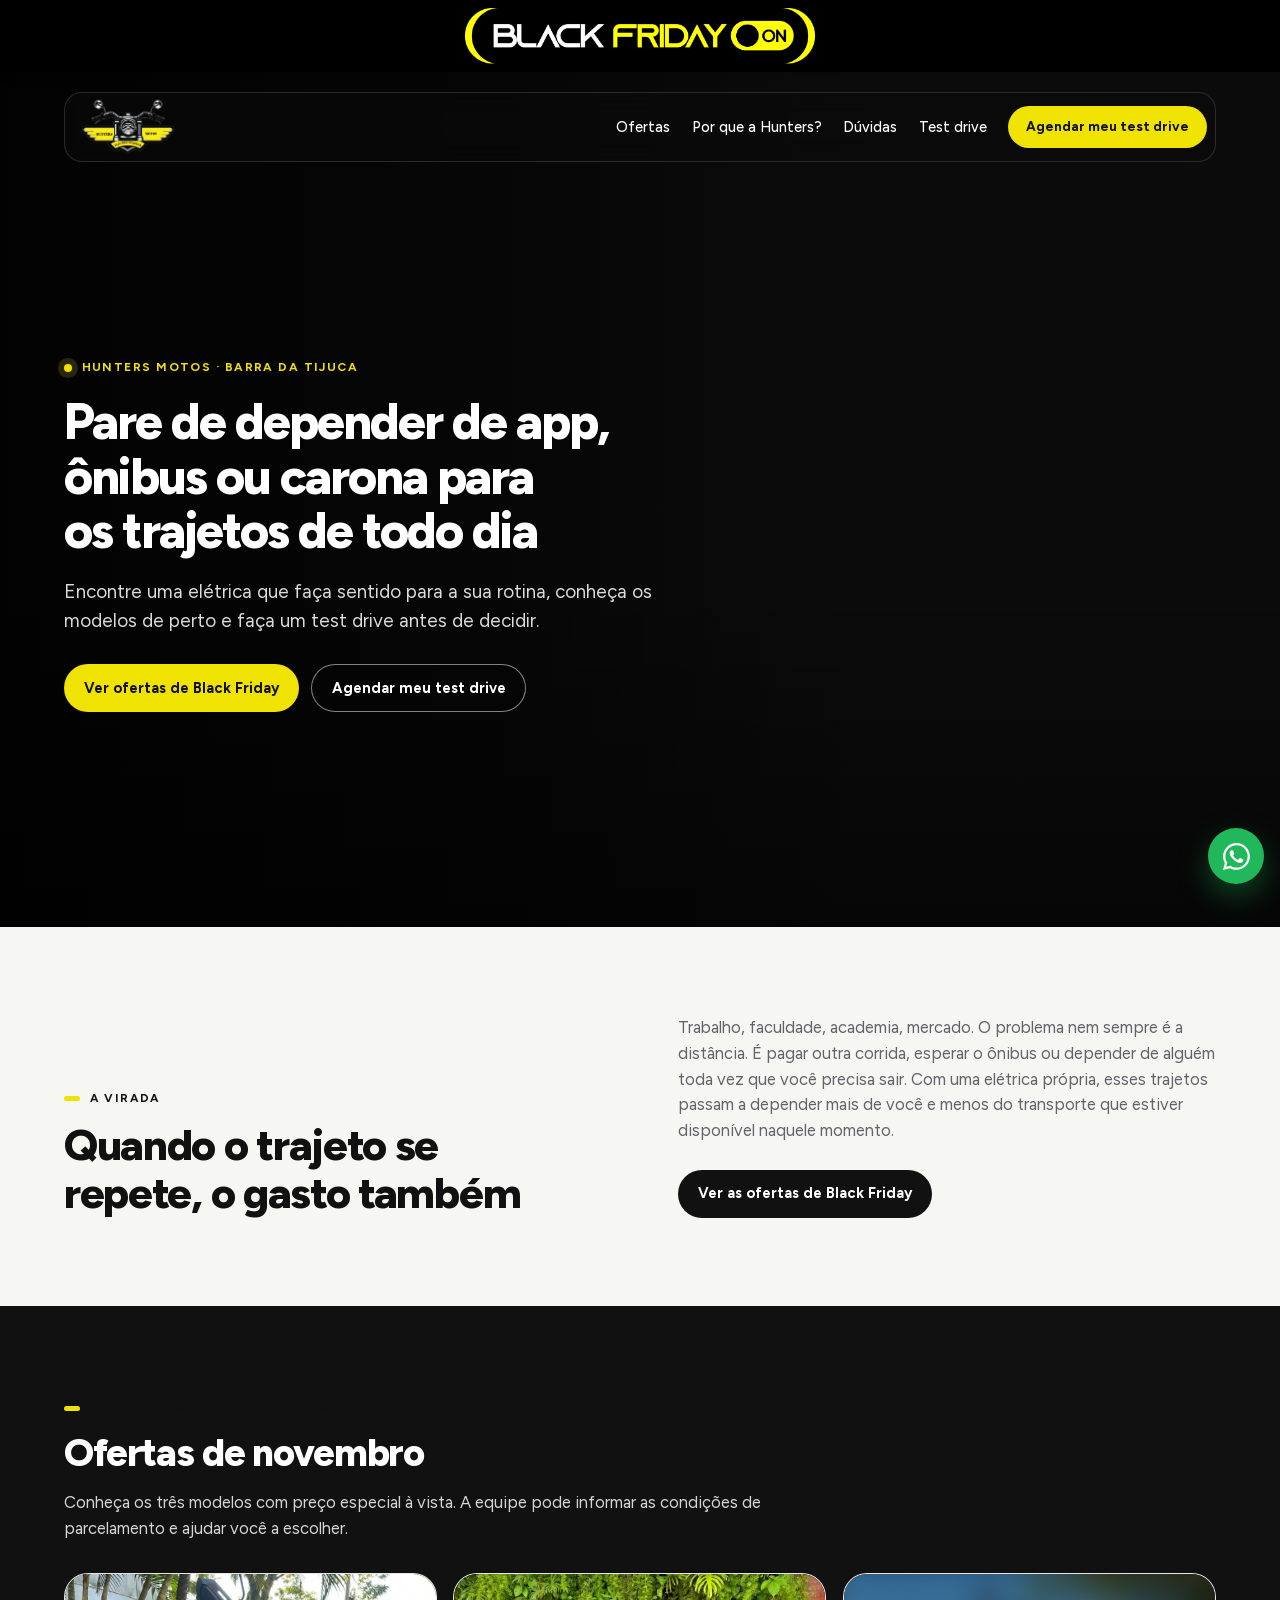
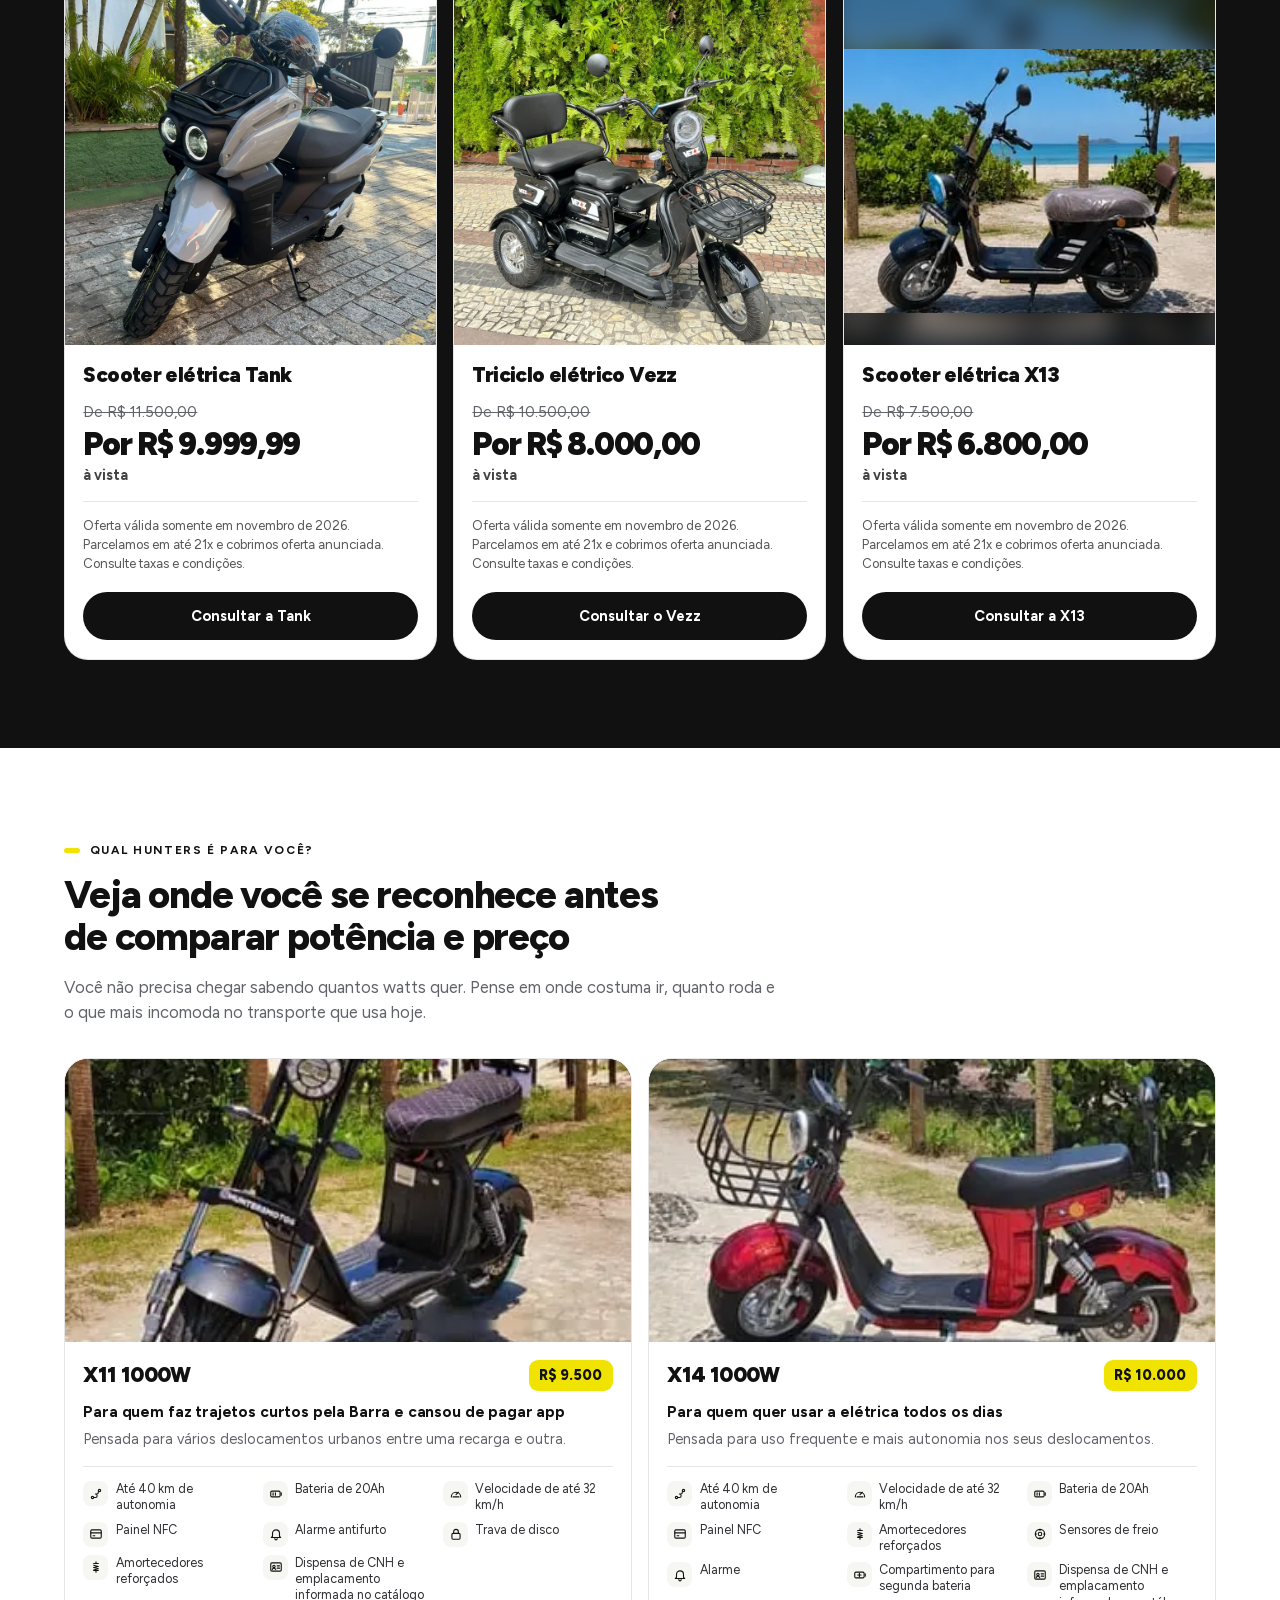
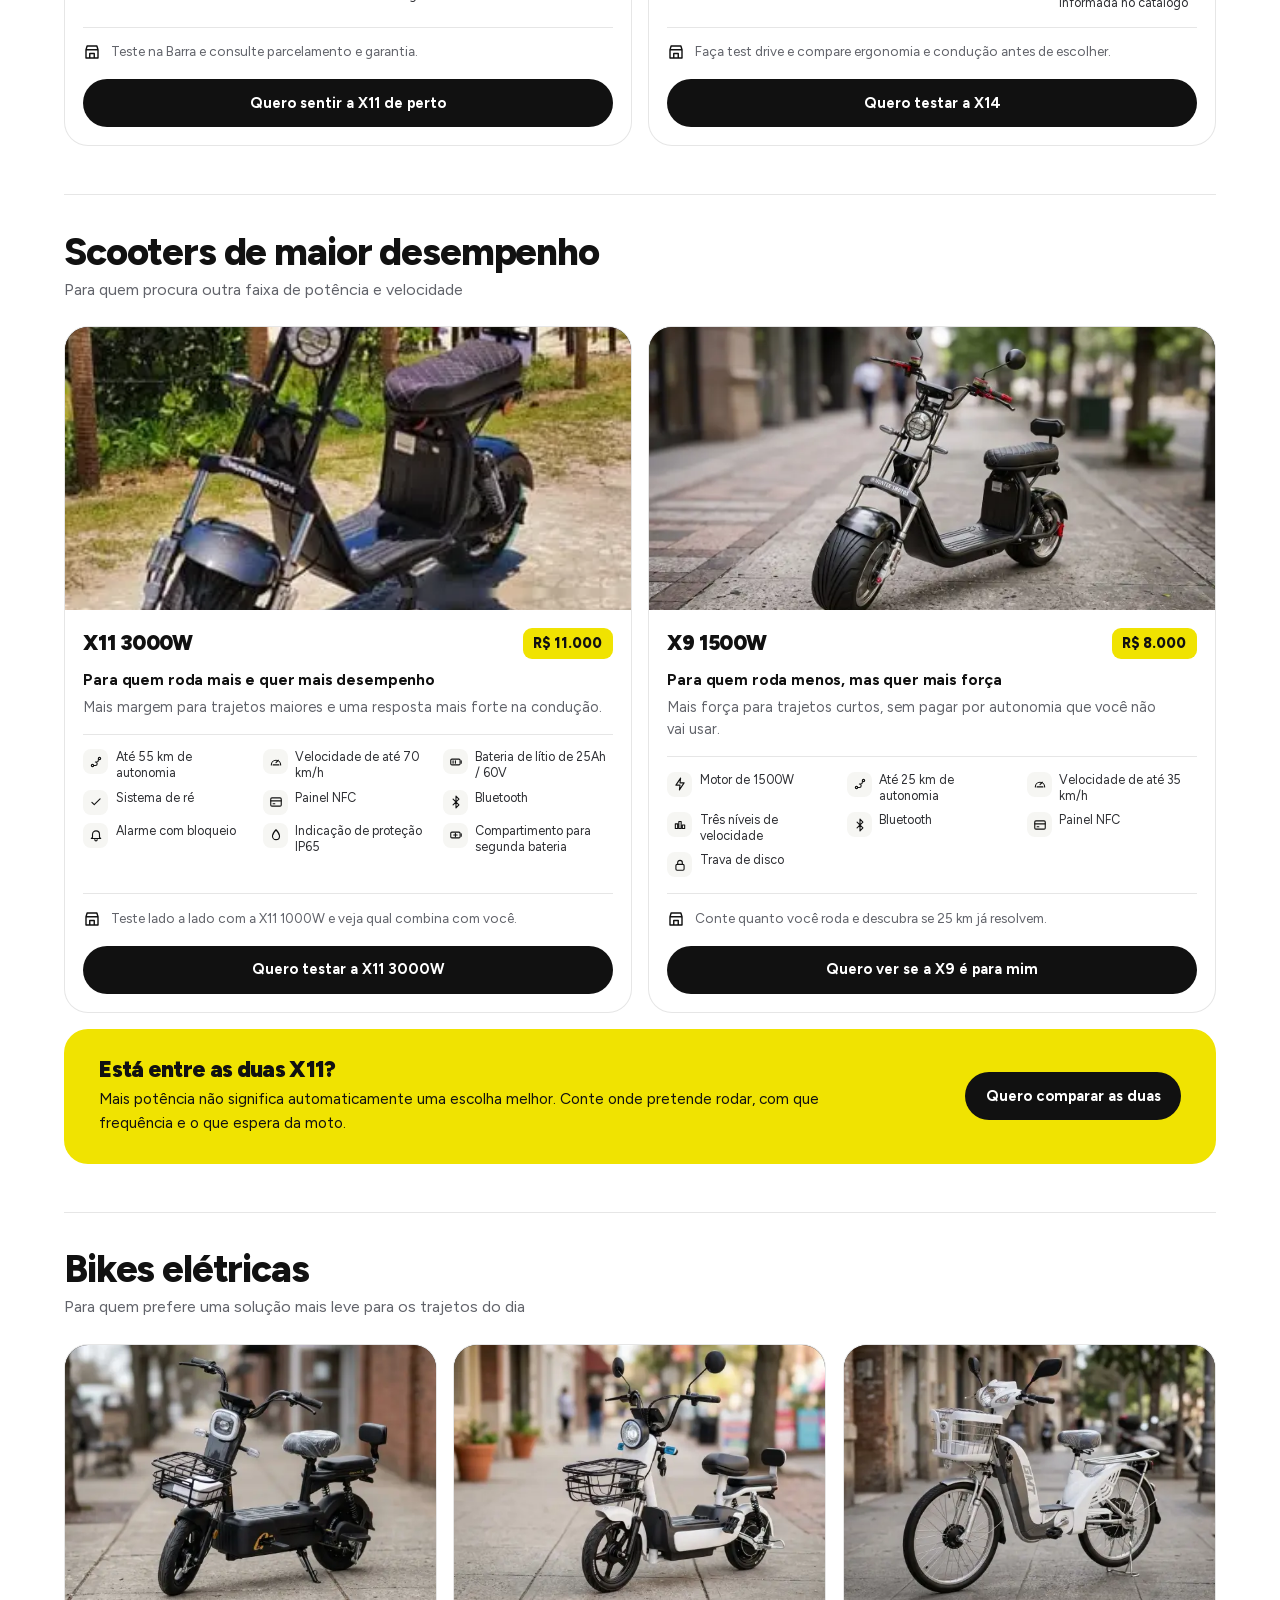
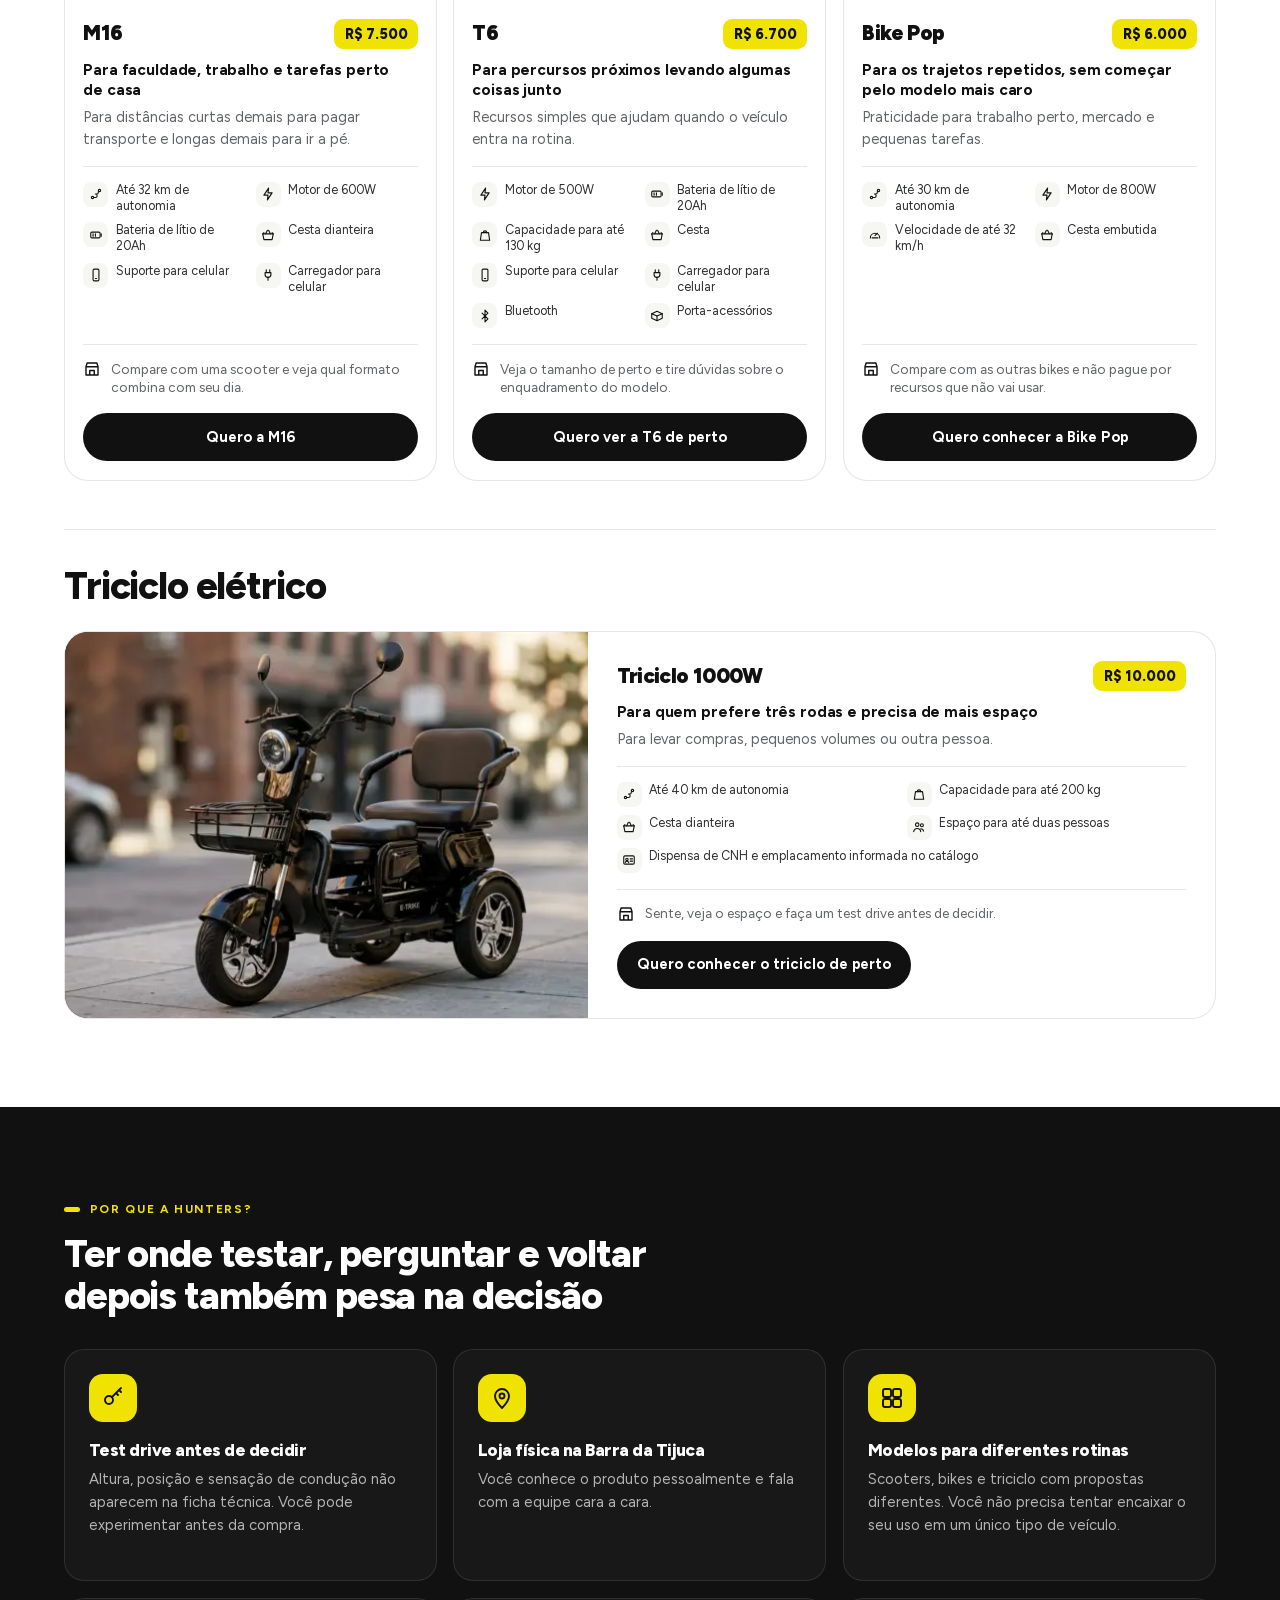
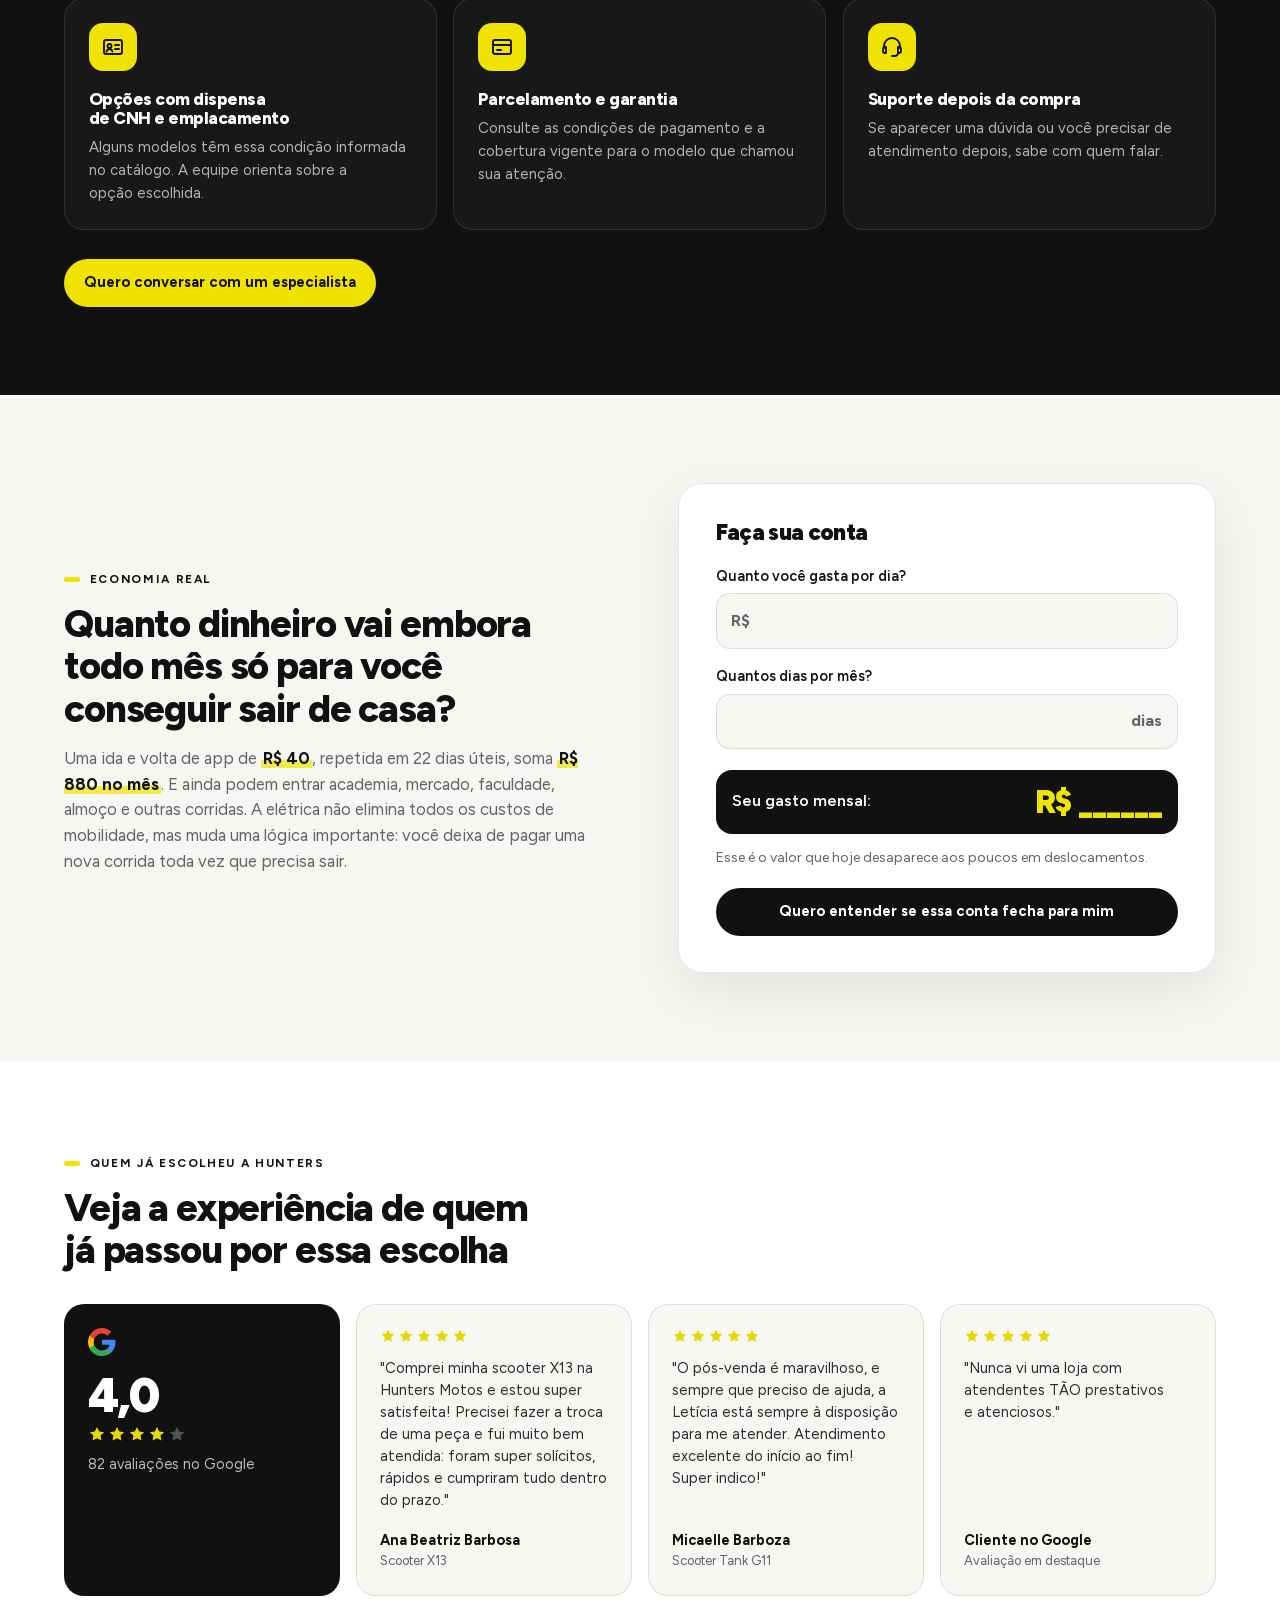
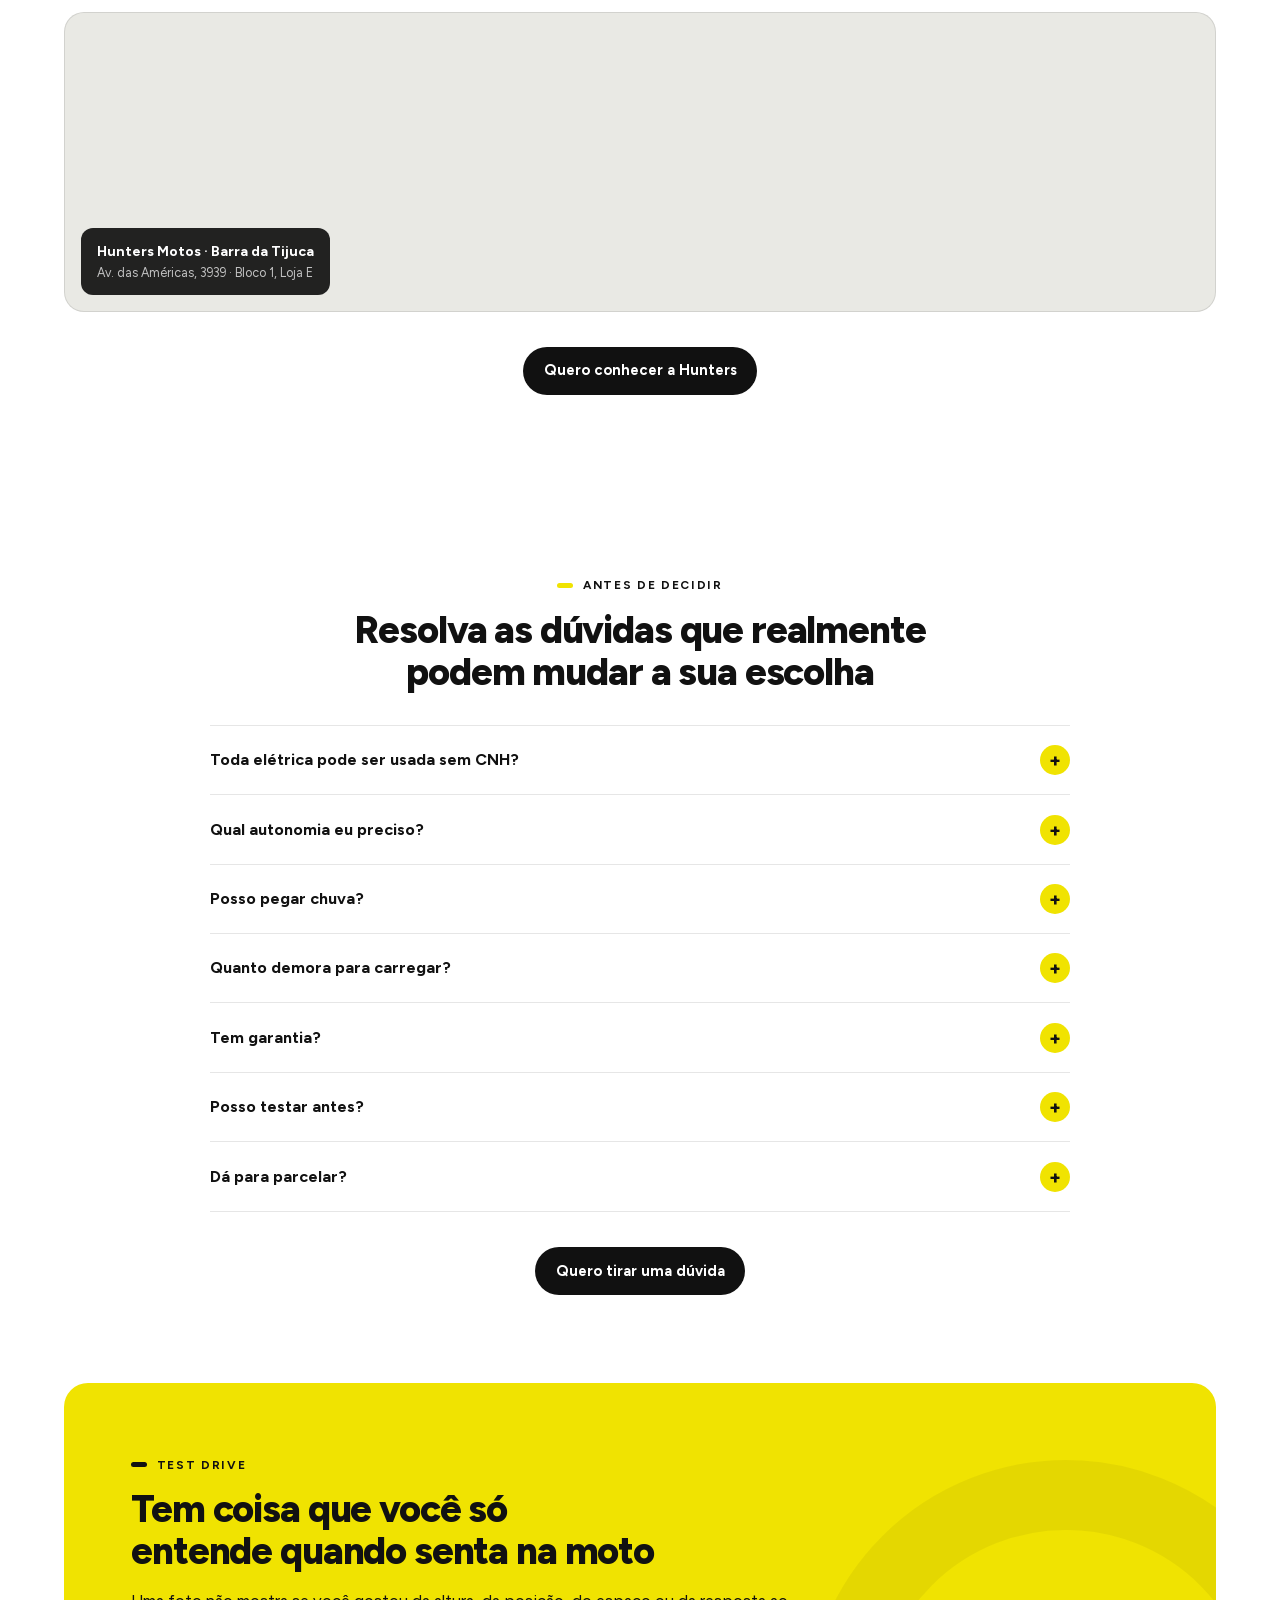
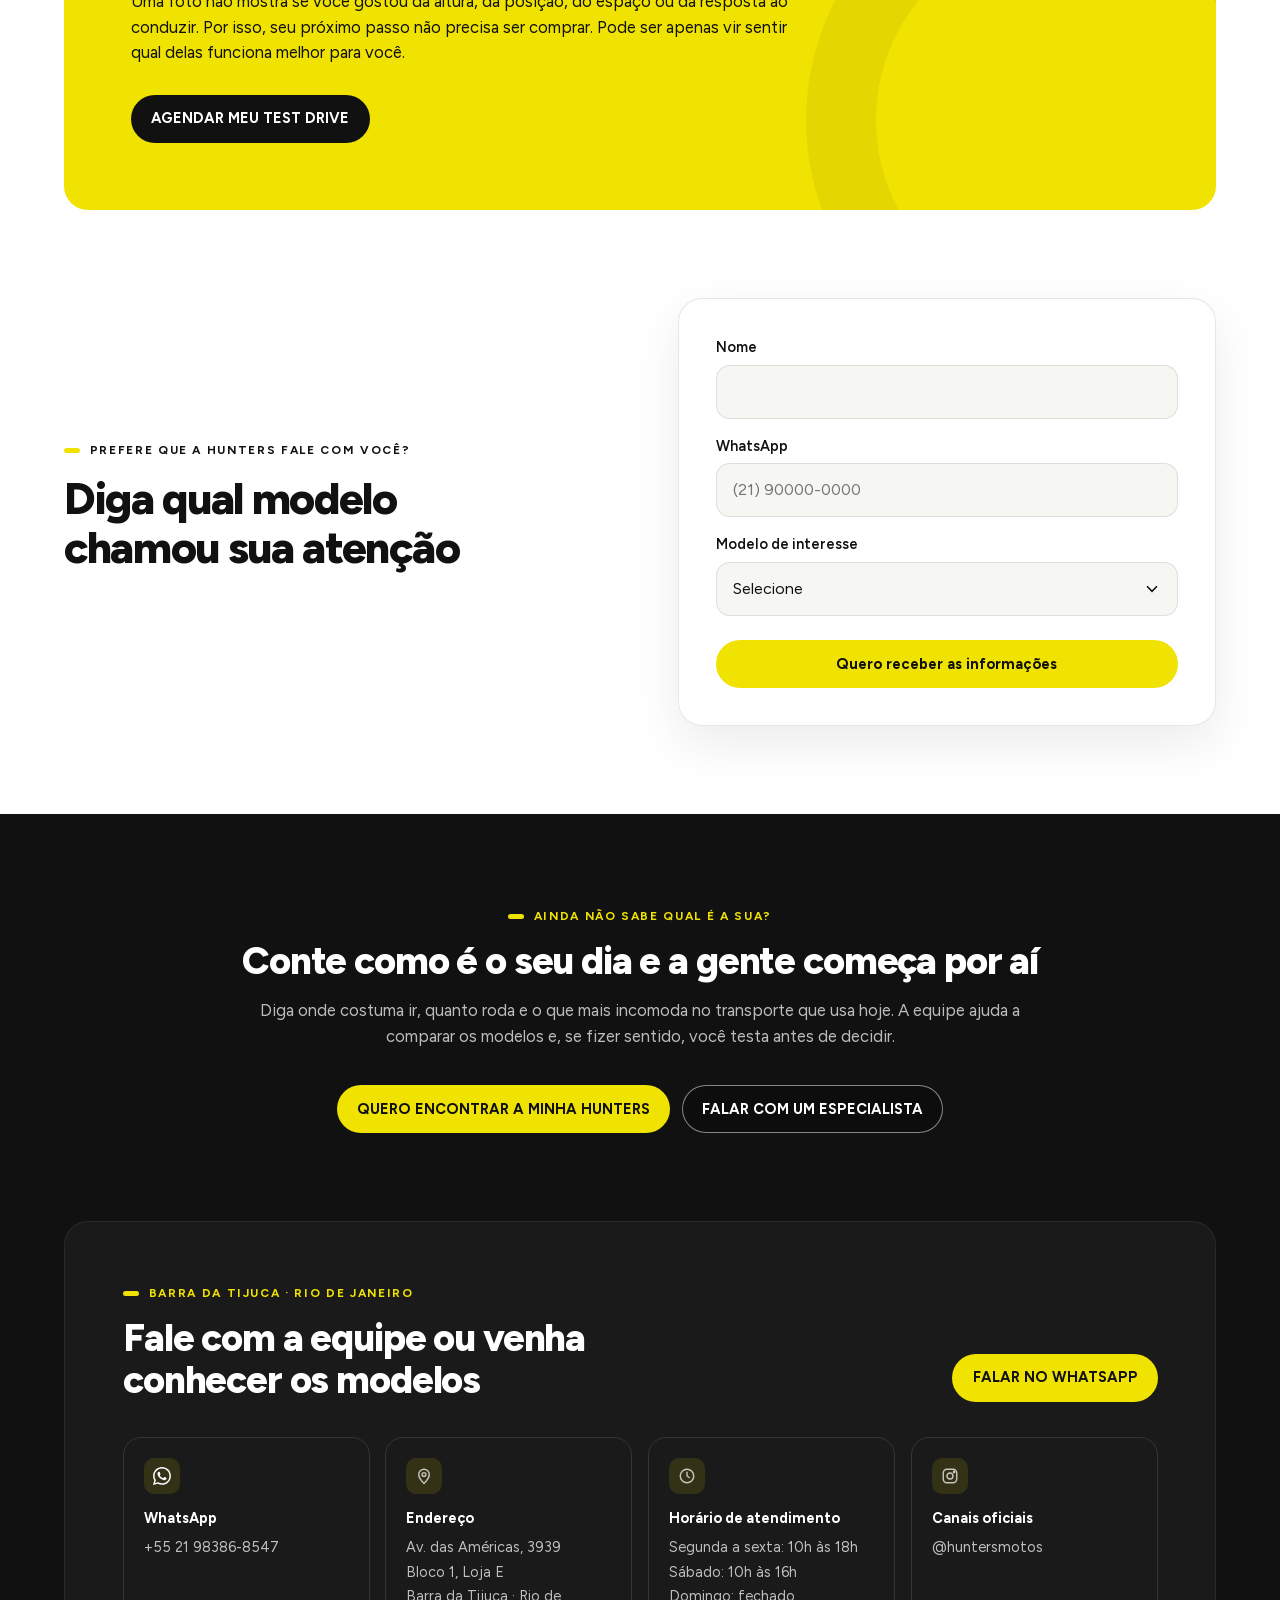
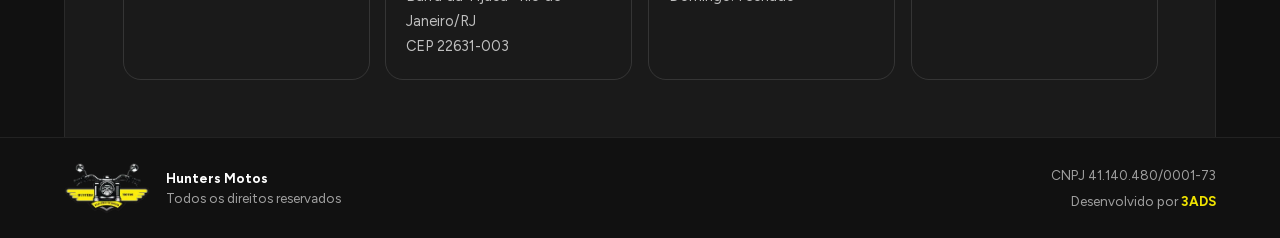
==== black-friday/index.html @ f0a93358 "style: reframe Black Friday product photos" ====
<!doctype html>
<html lang="pt-BR">
<head>
  <meta charset="utf-8">
  <meta name="viewport" content="width=device-width, initial-scale=1">
  <script type="text/javascript" data-google-tracking="GTM-PKMM67CF">
    (function(w,d,s,l,i){w[l]=w[l]||[];w[l].push({'gtm.start':
    new Date().getTime(),event:'gtm.js'});var f=d.getElementsByTagName(s)[0],
    j=d.createElement(s),dl=l!='dataLayer'?'&l='+l:'';j.async=true;j.src=
    'https://www.googletagmanager.com/gtm.js?id='+i+dl;f.parentNode.insertBefore(j,f);
    })(window,document,'script','dataLayer','GTM-PKMM67CF');
  </script>
  <title>Black Friday Hunters Motos | Scooters e bikes elétricas</title>
  <meta name="description" content="Black Friday da Hunters Motos na Barra da Tijuca. Compare scooters, bikes e triciclo elétricos e agende seu test drive.">
  <meta name="robots" content="index, follow, max-image-preview:large, max-snippet:-1, max-video-preview:-1">
  <meta name="theme-color" content="#111111">
  <meta name="author" content="Hunters Motos">
  <meta name="geo.region" content="BR-RJ">
  <meta name="geo.placename" content="Barra da Tijuca, Rio de Janeiro">
  <link rel="canonical" href="https://produto.huntersmotos.com.br/black-friday/">
  <link rel="alternate" hreflang="pt-BR" href="https://produto.huntersmotos.com.br/black-friday/">
  <meta property="og:type" content="website">
  <meta property="og:locale" content="pt_BR">
  <meta property="og:site_name" content="Hunters Motos">
  <meta property="og:title" content="Black Friday Hunters Motos | Scooters e bikes elétricas">
  <meta property="og:description" content="Conheça os modelos da Black Friday da Hunters Motos e agende seu test drive na Barra da Tijuca.">
  <meta property="og:url" content="https://produto.huntersmotos.com.br/black-friday/">
  <meta property="og:image" content="https://produto.huntersmotos.com.br/assets/images/hero-hunters.webp">
  <meta property="og:image:width" content="1920">
  <meta property="og:image:height" content="900">
  <meta property="og:image:alt" content="Scooter elétrica da Hunters Motos na Barra da Tijuca">
  <meta name="twitter:card" content="summary_large_image">
  <meta name="twitter:title" content="Black Friday Hunters Motos | Scooters e bikes elétricas">
  <meta name="twitter:description" content="Conheça os modelos da Black Friday da Hunters Motos e agende seu test drive.">
  <meta name="twitter:image" content="https://produto.huntersmotos.com.br/assets/images/hero-hunters.webp">
  <link rel="icon" href="../assets/images/logo-hunters.png" sizes="388x230">
  <link rel="preload" as="image" href="../assets/images/hero-hunters-mobile-768.webp" media="(max-width: 900px)" fetchpriority="high">
  <link rel="preload" as="image" href="../assets/images/hero-hunters-1280.webp" media="(min-width: 901px)" fetchpriority="high">
  <link rel="preload" as="font" href="../assets/fonts/Figtree-Variable.woff2" type="font/woff2" crossorigin>
  <link rel="stylesheet" href="../assets/css/styles.min.css?v=20">
  <link rel="stylesheet" href="../assets/css/black-friday.css?v=5">
  <script type="text/javascript" data-clarity-project="ytlwefl3i7">
    (function(c,l,a,r,i,t,y){
        c[a]=c[a]||function(){(c[a].q=c[a].q||[]).push(arguments)};
        t=l.createElement(r);t.async=1;t.src="https://www.clarity.ms/tag/"+i;
        y=l.getElementsByTagName(r)[0];y.parentNode.insertBefore(t,y);
    })(window, document, "clarity", "script", "ytlwefl3i7");
  </script>
  <script type="application/ld+json">
  {
    "@context": "https://schema.org",
    "@graph": [
      {
        "@type": "WebSite",
        "@id": "https://produto.huntersmotos.com.br/#website",
        "url": "https://produto.huntersmotos.com.br/",
        "name": "Hunters Motos",
        "inLanguage": "pt-BR"
      },
      {
        "@type": ["LocalBusiness", "Store"],
        "@id": "https://produto.huntersmotos.com.br/#localbusiness",
        "name": "Hunters Motos",
        "url": "https://produto.huntersmotos.com.br/",
        "image": "https://produto.huntersmotos.com.br/assets/images/hero-hunters.webp",
        "logo": "https://produto.huntersmotos.com.br/assets/images/logo-hunters.png",
        "telephone": "+55 21 98386-8547",
        "sameAs": [
          "https://www.instagram.com/huntersmotos/"
        ],
        "address": {
          "@type": "PostalAddress",
          "streetAddress": "Av. das Américas, 3939, Bloco 1, Loja E",
          "addressLocality": "Rio de Janeiro",
          "addressRegion": "RJ",
          "postalCode": "22631-003",
          "addressCountry": "BR"
        },
        "openingHoursSpecification": [
          {
            "@type": "OpeningHoursSpecification",
            "dayOfWeek": ["Monday", "Tuesday", "Wednesday", "Thursday", "Friday"],
            "opens": "10:00",
            "closes": "18:00"
          },
          {
            "@type": "OpeningHoursSpecification",
            "dayOfWeek": "Saturday",
            "opens": "10:00",
            "closes": "16:00"
          }
        ],
        "areaServed": "Barra da Tijuca, Rio de Janeiro",
        "hasMap": "https://www.google.com/maps/place/Hunters+Motos+%7C+Scooters+El%C3%A9tricas/@-23.0007255,-43.352311,17z/"
      },
      {
        "@type": "FAQPage",
        "@id": "https://produto.huntersmotos.com.br/#faq",
        "mainEntity": [
          {"@type":"Question","name":"Toda elétrica pode ser usada sem CNH?","acceptedAnswer":{"@type":"Answer","text":"Não. Isso depende da categoria e das características do veículo. Nos modelos em que o catálogo informa dispensa, confirme com a equipe as condições aplicáveis."}},
          {"@type":"Question","name":"Qual autonomia eu preciso?","acceptedAnswer":{"@type":"Answer","text":"Depende de quanto você roda por dia. Se a sua rotina é curta, talvez você não precise pagar pelo maior número do catálogo."}},
          {"@type":"Question","name":"Posso pegar chuva?","acceptedAnswer":{"@type":"Answer","text":"A resistência varia conforme o modelo. Confira a especificação da opção escolhida."}},
          {"@type":"Question","name":"Quanto demora para carregar?","acceptedAnswer":{"@type":"Answer","text":"Varia conforme bateria e modelo. O catálogo informa cerca de 6 horas em alguns produtos e de 6 a 8 horas na X11 3000W."}},
          {"@type":"Question","name":"Tem garantia?","acceptedAnswer":{"@type":"Answer","text":"Sim. Consulte a cobertura e as condições vigentes antes da compra."}},
          {"@type":"Question","name":"Posso testar antes?","acceptedAnswer":{"@type":"Answer","text":"Sim. O test drive pode ser agendado na loja da Barra da Tijuca."}},
          {"@type":"Question","name":"Dá para parcelar?","acceptedAnswer":{"@type":"Answer","text":"Sim. A equipe informa as condições disponíveis para o modelo escolhido."}}
        ]
      }
    ]
  }
  </script>
</head>
<body>
  <noscript><iframe src="https://www.googletagmanager.com/ns.html?id=GTM-PKMM67CF"
  height="0" width="0" hidden title="Google Tag Manager"></iframe></noscript>
  <a class="skip-link" href="#conteudo">Pular para o conteúdo</a>

  <div class="black-friday-banner" role="region" aria-label="Campanha Black Friday Hunters Motos">
    <img src="../assets/images/black-friday-hunters.png" alt="Black Friday On" width="2253" height="363" decoding="async">
  </div>

  <header class="site-header"><div class="container nav">
    <a class="brand" href="#topo" aria-label="Hunters Motos — início"><img src="../assets/images/logo-hunters-194.webp" srcset="../assets/images/logo-hunters-194.webp 194w, ../assets/images/logo-hunters.webp 388w" sizes="94px" alt="Hunters Motos · Electric Scooter" width="194" height="115" decoding="async"></a>
    <nav class="nav-links" aria-label="Principal">
      <a href="#ofertas">Ofertas</a><a href="#por-que">Por que a Hunters?</a><a href="#duvidas">Dúvidas</a><a href="#test-drive">Test drive</a>
      <a class="btn btn-small" href="https://spar.3ads.com.br/l/atendimento-hunters-43r8" data-whatsapp data-message="Oi, Hunters! Vi os modelos no site e quero agendar um test drive. Pode me passar os horários?">Agendar meu test drive</a>
    </nav>
  </div></header>

  <main id="conteudo">
    <!-- HERO -->
    <section class="hero" id="topo">
      <picture class="hero-media" aria-hidden="true">
        <source media="(max-width: 900px)" srcset="../assets/images/hero-hunters-mobile-768.webp 768w, ../assets/images/hero-hunters-mobile.webp 1075w" sizes="100vw">
        <source media="(min-width: 901px)" srcset="../assets/images/hero-hunters-1280.webp 1280w, ../assets/images/hero-hunters.webp 1920w" sizes="100vw">
        <img src="../assets/images/hero-hunters-1280.webp" alt="" width="1280" height="600" fetchpriority="high" decoding="async">
      </picture>
      <div class="container"><div class="hero-copy">
        <p class="hero-label hero-reveal hero-reveal-label">HUNTERS MOTOS · BARRA DA TIJUCA</p>
        <h1 data-animated-heading aria-label="Pare de depender de app, ônibus ou carona para os trajetos de todo dia">Pare de depender de app, ônibus ou carona para os trajetos de todo dia</h1>
        <p class="lead hero-reveal hero-reveal-copy">Encontre uma elétrica que faça sentido para a sua rotina, conheça os modelos de perto e faça um test drive antes de decidir.</p>
        <div class="hero-actions hero-reveal hero-reveal-actions">
          <a class="btn" href="#ofertas">Ver ofertas de Black Friday</a>
          <a class="btn btn-outline" href="https://spar.3ads.com.br/l/atendimento-hunters-43r8" data-whatsapp data-message="Oi, Hunters! Vi os modelos no site e quero agendar um test drive. Pode me passar os horários?">Agendar meu test drive</a>
        </div>
      </div></div>
    </section>

    <!-- 02 A VIRADA -->
    <section class="turn-section"><div class="container turn">
      <div><p class="eyebrow">A virada</p><h2>Quando o trajeto se repete, o gasto também</h2></div>
      <div class="turn-copy">
        <p>Trabalho, faculdade, academia, mercado. O problema nem sempre é a distância. É pagar outra corrida, esperar o ônibus ou depender de alguém toda vez que você precisa sair. Com uma elétrica própria, esses trajetos passam a depender mais de você e menos do transporte que estiver disponível naquele momento.</p>
        <a class="btn btn-dark" href="#ofertas">Ver as ofertas de Black Friday</a>
      </div>
    </div></section>

    <section class="black-friday-offers" id="ofertas" aria-labelledby="ofertas-titulo">
      <div class="container"><div class="section-intro">
        <p class="eyebrow">Black Friday Hunters Motos</p>
        <h2 id="ofertas-titulo">Ofertas de novembro</h2>
        <p>Conheça os três modelos com preço especial à vista. A equipe pode informar as condições de parcelamento e ajudar você a escolher.</p>
      </div></div>
      <div class="model-row">
        <article class="product-card black-friday-card black-friday-card--tank">
          <div class="product-media"><img src="../assets/images/products/tank-g11-black-friday.webp" alt="Scooter elétrica Tank branca fotografada na loja Hunters Motos" width="900" height="1200" loading="lazy" decoding="async"></div>
          <div class="product-body">
            <h3 class="product-title">Scooter elétrica Tank</h3>
            <p class="offer-price"><del>De R$ 11.500,00</del><strong>Por R$ 9.999,99</strong><span>à vista</span></p>
            <p class="offer-terms">Oferta válida somente em novembro de 2026. Parcelamos em até 21x e cobrimos oferta anunciada. Consulte taxas e condições.</p>
            <a class="btn btn-dark" href="https://spar.3ads.com.br/l/atendimento-hunters-43r8" data-whatsapp data-message="Oi, Hunters! Vi a oferta de Black Friday da scooter Tank e quero saber as condições.">Consultar a Tank</a>
          </div>
        </article>
        <article class="product-card black-friday-card black-friday-card--vezz">
          <div class="product-media"><img src="../assets/images/products/vezz-black-friday.webp" alt="Triciclo elétrico Vezz preto fotografado ao ar livre" width="900" height="1200" loading="lazy" decoding="async"></div>
          <div class="product-body">
            <h3 class="product-title">Triciclo elétrico Vezz</h3>
            <p class="offer-price"><del>De R$ 10.500,00</del><strong>Por R$ 8.000,00</strong><span>à vista</span></p>
            <p class="offer-terms">Oferta válida somente em novembro de 2026. Parcelamos em até 21x e cobrimos oferta anunciada. Consulte taxas e condições.</p>
            <a class="btn btn-dark" href="https://spar.3ads.com.br/l/atendimento-hunters-43r8" data-whatsapp data-message="Oi, Hunters! Vi a oferta de Black Friday do triciclo Vezz e quero saber as condições.">Consultar o Vezz</a>
          </div>
        </article>
        <article class="product-card black-friday-card black-friday-card--x13">
          <div class="product-media"><img src="../assets/images/products/x13-optimized.webp" alt="Scooter elétrica X13 da Hunters Motos" width="338" height="240" loading="lazy" decoding="async"></div>
          <div class="product-body">
            <h3 class="product-title">Scooter elétrica X13</h3>
            <p class="offer-price"><del>De R$ 7.500,00</del><strong>Por R$ 6.800,00</strong><span>à vista</span></p>
            <p class="offer-terms">Oferta válida somente em novembro de 2026. Parcelamos em até 21x e cobrimos oferta anunciada. Consulte taxas e condições.</p>
            <a class="btn btn-dark" href="https://spar.3ads.com.br/l/atendimento-hunters-43r8" data-whatsapp data-message="Oi, Hunters! Vi a oferta de Black Friday da X13 e quero saber as condições.">Consultar a X13</a>
          </div>
        </article>
      </div>
    </section>

    <!-- 03 QUAL HUNTERS É PARA VOCÊ -->
    <section class="products-section" id="modelos">
      <div class="container"><div class="section-intro">
        <p class="eyebrow">Qual Hunters é para você?</p>
        <h2>Veja onde você se reconhece antes de comparar potência e preço</h2>
        <p>Você não precisa chegar sabendo quantos watts quer. Pense em onde costuma ir, quanto roda e o que mais incomoda no transporte que usa hoje.</p>
      </div></div>

      <div class="model-row model-row--two">
        <article class="product-card">
          <div class="product-media"><img src="../assets/images/products/x11-optimized.webp" alt="Scooter elétrica X11 da Hunters Motos" width="339" height="306" loading="lazy" decoding="async"></div>
          <div class="product-body">
            <div class="product-title-row"><h3 class="product-title">X11 1000W</h3><div class="product-price">R$ 9.500</div></div>
            <p class="product-for">Para quem faz trajetos curtos pela Barra e cansou de pagar app</p>
            <p class="product-desc">Pensada para vários deslocamentos urbanos entre uma recarga e outra.</p>
            <ul class="spec-list"><li>Até 40 km de autonomia</li><li>Bateria de 20Ah</li><li>Velocidade de até 32 km/h</li><li>Painel NFC</li><li>Alarme antifurto</li><li>Trava de disco</li><li>Amortecedores reforçados</li><li>Dispensa de CNH e emplacamento informada no catálogo</li></ul>
            <p class="why"><span class="why-icon" data-icon="store"></span>Teste na Barra e consulte parcelamento e garantia.</p>
            <a class="btn btn-dark" href="https://spar.3ads.com.br/l/atendimento-hunters-43r8" data-whatsapp data-message="Oi, Hunters! Quero sentir a X11 1000W de perto.">Quero sentir a X11 de perto</a>
          </div>
        </article>

        <article class="product-card">
          <div class="product-media"><img src="../assets/images/products/x14-optimized.webp" alt="Scooter elétrica X14 da Hunters Motos" width="332" height="238" loading="lazy" decoding="async"></div>
          <div class="product-body">
            <div class="product-title-row"><h3 class="product-title">X14 1000W</h3><div class="product-price">R$ 10.000</div></div>
            <p class="product-for">Para quem quer usar a elétrica todos os dias</p>
            <p class="product-desc">Pensada para uso frequente e mais autonomia nos seus&nbsp;deslocamentos.</p>
            <ul class="spec-list"><li>Até 40 km de autonomia</li><li>Velocidade de até 32 km/h</li><li>Bateria de 20Ah</li><li>Painel NFC</li><li>Amortecedores reforçados</li><li>Sensores de freio</li><li>Alarme</li><li>Compartimento para segunda bateria</li><li>Dispensa de CNH e emplacamento informada no catálogo</li></ul>
            <p class="why"><span class="why-icon" data-icon="store"></span>Faça test drive e compare ergonomia e condução antes de escolher.</p>
            <a class="btn btn-dark" href="https://spar.3ads.com.br/l/atendimento-hunters-43r8" data-whatsapp data-message="Oi, Hunters! Quero testar a X14.">Quero testar a X14</a>
          </div>
        </article>
      </div>

      <!-- Maior desempenho -->
      <div class="container group-head"><h2>Scooters de maior desempenho</h2><p>Para quem procura outra faixa de potência e velocidade</p></div>
      <div class="model-row model-row--two">
        <article class="product-card">
          <div class="product-media"><img src="../assets/images/products/x11-optimized.webp" alt="Scooter elétrica X11 3000W da Hunters Motos" width="339" height="306" loading="lazy" decoding="async"></div>
          <div class="product-body">
            <div class="product-title-row"><h3 class="product-title">X11 3000W</h3><div class="product-price">R$ 11.000</div></div>
            <p class="product-for">Para quem roda mais e quer mais desempenho</p>
            <p class="product-desc">Mais margem para trajetos maiores e uma resposta mais forte na condução.</p>
            <ul class="spec-list"><li>Até 55 km de autonomia</li><li>Velocidade de até 70 km/h</li><li>Bateria de lítio de 25Ah / 60V</li><li>Sistema de ré</li><li>Painel NFC</li><li>Bluetooth</li><li>Alarme com bloqueio</li><li>Indicação de proteção IP65</li><li>Compartimento para segunda bateria</li></ul>
            <p class="why"><span class="why-icon" data-icon="store"></span>Teste lado a lado com a X11 1000W e veja qual combina com você.</p>
            <a class="btn btn-dark" href="https://spar.3ads.com.br/l/atendimento-hunters-43r8" data-whatsapp data-message="Oi, Hunters! Quero testar a X11 3000W.">Quero testar a X11 3000W</a>
          </div>
        </article>

        <article class="product-card">
          <div class="product-media"><img class="product-image--x9" src="../assets/images/products/x9-700.webp" srcset="../assets/images/products/x9-700.webp 700w, ../assets/images/products/x9.webp 1400w" sizes="(min-width: 901px) 45vw, 80vw" alt="Scooter elétrica X9 1500W da Hunters Motos" width="700" height="391" loading="lazy" decoding="async"></div>
          <div class="product-body">
            <div class="product-title-row"><h3 class="product-title">X9 1500W</h3><div class="product-price">R$ 8.000</div></div>
            <p class="product-for">Para quem roda menos, mas quer mais força</p>
            <p class="product-desc">Mais força para trajetos curtos, sem pagar por autonomia que você não vai usar.</p>
            <ul class="spec-list"><li>Motor de 1500W</li><li>Até 25 km de autonomia</li><li>Velocidade de até 35 km/h</li><li>Três níveis de velocidade</li><li>Bluetooth</li><li>Painel NFC</li><li>Trava de disco</li></ul>
            <p class="why"><span class="why-icon" data-icon="store"></span>Conte quanto você roda e descubra se 25 km já resolvem.</p>
            <a class="btn btn-dark" href="https://spar.3ads.com.br/l/atendimento-hunters-43r8" data-whatsapp data-message="Oi, Hunters! Quero ver se a X9 é para mim.">Quero ver se a X9 é para mim</a>
          </div>
        </article>
      </div>

      <div class="container">
        <aside class="compare-banner">
          <div class="compare-copy"><h3>Está entre as duas X11?</h3><p>Mais potência não significa automaticamente uma escolha melhor. Conte onde pretende rodar, com que frequência e o que espera da moto.</p></div>
          <a class="btn btn-dark" href="https://spar.3ads.com.br/l/atendimento-hunters-43r8" data-whatsapp data-message="Oi, Hunters! Quero comparar as duas X11 (1000W e 3000W).">Quero comparar as duas</a>
        </aside>
      </div>

      <!-- Bikes -->
      <div class="container group-head" id="bikes"><h2>Bikes elétricas</h2><p>Para quem prefere uma solução mais leve para os trajetos do dia</p></div>
      <div class="model-row">
        <article class="product-card">
          <div class="product-media"><img src="../assets/images/products/m16-700.webp" srcset="../assets/images/products/m16-700.webp 700w, ../assets/images/products/m16.webp 1370w" sizes="(min-width: 901px) 30vw, 80vw" alt="Bike elétrica M16 da Hunters Motos" width="700" height="390" loading="lazy" decoding="async"></div>
          <div class="product-body">
            <div class="product-title-row"><h3 class="product-title">M16</h3><div class="product-price">R$ 7.500</div></div>
            <p class="product-for">Para faculdade, trabalho e tarefas perto de casa</p>
            <p class="product-desc">Para distâncias curtas demais para pagar transporte e longas demais para ir a pé.</p>
            <ul class="spec-list"><li>Até 32 km de autonomia</li><li>Motor de 600W</li><li>Bateria de lítio de 20Ah</li><li>Cesta dianteira</li><li>Suporte para celular</li><li>Carregador para celular</li></ul>
            <p class="why"><span class="why-icon" data-icon="store"></span>Compare com uma scooter e veja qual formato combina com seu dia.</p>
            <a class="btn btn-dark" href="https://spar.3ads.com.br/l/atendimento-hunters-43r8" data-whatsapp data-message="Oi, Hunters! Quero a M16.">Quero a M16</a>
          </div>
        </article>

        <article class="product-card">
          <div class="product-media"><img src="../assets/images/products/t6-700.webp" srcset="../assets/images/products/t6-700.webp 700w, ../assets/images/products/t6.webp 1361w" sizes="(min-width: 901px) 30vw, 80vw" alt="Bike elétrica T6 da Hunters Motos" width="700" height="390" loading="lazy" decoding="async"></div>
          <div class="product-body">
            <div class="product-title-row"><h3 class="product-title">T6</h3><div class="product-price">R$ 6.700</div></div>
            <p class="product-for">Para percursos próximos levando algumas coisas junto</p>
            <p class="product-desc">Recursos simples que ajudam quando o veículo entra na rotina.</p>
            <ul class="spec-list"><li>Motor de 500W</li><li>Bateria de lítio de 20Ah</li><li>Capacidade para até 130 kg</li><li>Cesta</li><li>Suporte para celular</li><li>Carregador para celular</li><li>Bluetooth</li><li>Porta-acessórios</li></ul>
            <p class="why"><span class="why-icon" data-icon="store"></span>Veja o tamanho de perto e tire dúvidas sobre o enquadramento do modelo.</p>
            <a class="btn btn-dark" href="https://spar.3ads.com.br/l/atendimento-hunters-43r8" data-whatsapp data-message="Oi, Hunters! Quero ver a T6 de perto.">Quero ver a T6 de perto</a>
          </div>
        </article>

        <article class="product-card">
          <div class="product-media"><img src="../assets/images/products/bike-pop-700.webp" srcset="../assets/images/products/bike-pop-700.webp 700w, ../assets/images/products/bike-pop.webp 1363w" sizes="(min-width: 901px) 30vw, 80vw" alt="Bike Pop elétrica da Hunters Motos" width="700" height="391" loading="lazy" decoding="async"></div>
          <div class="product-body">
            <div class="product-title-row"><h3 class="product-title">Bike Pop</h3><div class="product-price">R$ 6.000</div></div>
            <p class="product-for">Para os trajetos repetidos, sem começar pelo modelo mais caro</p>
            <p class="product-desc">Praticidade para trabalho perto, mercado e pequenas tarefas.</p>
            <ul class="spec-list"><li>Até 30 km de autonomia</li><li>Motor de 800W</li><li>Velocidade de até 32 km/h</li><li>Cesta embutida</li></ul>
            <p class="why"><span class="why-icon" data-icon="store"></span>Compare com as outras bikes e não pague por recursos que não vai usar.</p>
            <a class="btn btn-dark" href="https://spar.3ads.com.br/l/atendimento-hunters-43r8" data-whatsapp data-message="Oi, Hunters! Quero conhecer a Bike Pop.">Quero conhecer a Bike Pop</a>
          </div>
        </article>
      </div>

      <!-- Triciclo -->
      <div class="container group-head" id="triciclo"><h2>Triciclo elétrico</h2></div>
      <div class="container">
        <article class="product-card is-wide">
          <div class="product-media"><img class="product-image--triciclo" src="../assets/images/products/triciclo-700.webp" srcset="../assets/images/products/triciclo-700.webp 700w, ../assets/images/products/triciclo.webp 1400w" sizes="(min-width: 901px) 45vw, 80vw" alt="Triciclo elétrico 1000W da Hunters Motos" width="700" height="389" loading="lazy" decoding="async"></div>
          <div class="product-body">
            <div class="product-title-row"><h3 class="product-title">Triciclo 1000W</h3><div class="product-price">R$ 10.000</div></div>
            <p class="product-for">Para quem prefere três rodas e precisa de mais espaço</p>
            <p class="product-desc">Para levar compras, pequenos volumes ou outra pessoa.</p>
            <ul class="spec-list"><li>Até 40 km de autonomia</li><li>Capacidade para até 200 kg</li><li>Cesta dianteira</li><li>Espaço para até duas pessoas</li><li>Dispensa de CNH e emplacamento informada no catálogo</li></ul>
            <p class="why"><span class="why-icon" data-icon="store"></span>Sente, veja o espaço e faça um test drive antes de decidir.</p>
            <a class="btn btn-dark" href="https://spar.3ads.com.br/l/atendimento-hunters-43r8" data-whatsapp data-message="Oi, Hunters! Quero conhecer o triciclo de perto.">Quero conhecer o triciclo de perto</a>
          </div>
        </article>
      </div>
    </section>

    <!-- 04 POR QUE A HUNTERS -->
    <section class="dark-section" id="por-que"><div class="container">
      <div class="section-intro"><p class="eyebrow">Por que a Hunters?</p><h2>Ter onde testar, perguntar e voltar depois também pesa na decisão</h2></div>
      <div class="service-grid">
        <article class="service-card"><div class="service-icon" data-icon="key"></div><h3>Test drive antes de decidir</h3><p>Altura, posição e sensação de condução não aparecem na ficha técnica. Você pode experimentar antes da compra.</p></article>
        <article class="service-card"><div class="service-icon" data-icon="pin"></div><h3>Loja física na Barra da Tijuca</h3><p>Você conhece o produto pessoalmente e fala com a equipe cara a cara.</p></article>
        <article class="service-card"><div class="service-icon" data-icon="grid"></div><h3>Modelos para diferentes rotinas</h3><p>Scooters, bikes e triciclo com propostas diferentes. Você não precisa tentar encaixar o seu uso em um único tipo de veículo.</p></article>
        <article class="service-card"><div class="service-icon" data-icon="idcard"></div><h3>Opções com dispensa de CNH e emplacamento</h3><p>Alguns modelos têm essa condição informada no catálogo. A equipe orienta sobre a opção escolhida.</p></article>
        <article class="service-card"><div class="service-icon" data-icon="card"></div><h3>Parcelamento e garantia</h3><p>Consulte as condições de pagamento e a cobertura vigente para o modelo que chamou sua atenção.</p></article>
        <article class="service-card"><div class="service-icon" data-icon="headset"></div><h3>Suporte depois da compra</h3><p>Se aparecer uma dúvida ou você precisar de atendimento depois, sabe com quem falar.</p></article>
      </div>
      <div class="hero-actions"><a class="btn" href="https://spar.3ads.com.br/l/atendimento-hunters-43r8" data-whatsapp data-message="Oi, Hunters! Quero conversar com um especialista.">Quero conversar com um especialista</a></div>
    </div></section>

    <!-- 05 ECONOMIA REAL -->
    <section class="economy-section" id="economia"><div class="container split">
      <div>
        <p class="eyebrow">Economia real</p>
        <h2>Quanto dinheiro vai embora todo mês só para você conseguir sair de casa?</h2>
        <p class="body-lg">Uma ida e volta de app de <strong>R$ 40</strong>, repetida em 22 dias úteis, soma <strong>R$ 880 no mês</strong>. E ainda podem entrar academia, mercado, faculdade, almoço e outras corridas. A elétrica não elimina todos os custos de mobilidade, mas muda uma lógica importante: você deixa de pagar uma nova corrida toda vez que precisa sair.</p>
      </div>
      <form class="calc-card" data-calc>
        <h3>Faça sua conta</h3>
        <label class="field"><span>Quanto você gasta por dia?</span><span class="input-wrap"><em>R$</em><input type="text" inputmode="decimal" name="daily" autocomplete="off" aria-label="Quanto você gasta por dia, em reais"></span></label>
        <label class="field"><span>Quantos dias por mês?</span><span class="input-wrap"><input type="number" inputmode="numeric" min="0" max="31" name="days" aria-label="Quantos dias por mês"><em>dias</em></span></label>
        <div class="calc-result"><span>Seu gasto mensal:</span><strong data-calc-result aria-live="polite">R$ ______</strong></div>
        <p class="calc-note">Esse é o valor que hoje desaparece aos poucos em&nbsp;deslocamentos.</p>
        <a class="btn btn-dark" href="https://spar.3ads.com.br/l/atendimento-hunters-43r8" data-whatsapp data-calc-cta data-message="Oi, Hunters! Quero entender se essa conta fecha para mim.">Quero entender se essa conta fecha para mim</a>
      </form>
    </div></section>

    <!-- 06 PROVA SOCIAL -->
    <section class="reviews-section" id="avaliacoes"><div class="container">
      <div class="section-intro"><p class="eyebrow">Quem já escolheu a Hunters</p><h2>Veja a experiência de quem já passou por essa escolha</h2></div>
      <div class="review-grid">
        <a class="rating-card" href="#" data-google-reviews target="_blank" rel="noopener">
          <span class="google-g" aria-hidden="true"><svg viewBox="0 0 24 24"><path fill="#4285F4" d="M23.5 12.3c0-.8-.1-1.6-.2-2.3H12v4.4h6.5c-.3 1.5-1.1 2.8-2.4 3.6v3h3.9c2.3-2.1 3.5-5.2 3.5-8.7Z"/><path fill="#34A853" d="M12 24c3.2 0 6-1.1 7.9-2.9l-3.9-3c-1.1.7-2.4 1.2-4 1.2-3.1 0-5.7-2.1-6.7-4.9H1.4v3.1C3.4 21.4 7.4 24 12 24Z"/><path fill="#FBBC05" d="M5.3 14.4c-.5-1.5-.5-3.2 0-4.7V6.6H1.4C-.5 10-.5 14 1.4 17.4l3.9-3Z"/><path fill="#EA4335" d="M12 4.8c1.8 0 3.3.6 4.6 1.8l3.4-3.4C17.9 1.2 15.2 0 12 0 7.4 0 3.4 2.6 1.4 6.6l3.9 3.1c1-2.8 3.6-4.9 6.7-4.9Z"/></svg></span>
          <strong class="rating-number">4,0</strong>
          <span class="stars" role="img" aria-label="4 de 5 estrelas"><i></i><i></i><i></i><i></i><i class="off"></i></span>
          <span class="rating-count">82 avaliações no Google</span>
        </a>
        <article class="review-card">
          <span class="stars" role="img" aria-label="5 estrelas"><i></i><i></i><i></i><i></i><i></i></span>
          <p>"Comprei minha scooter X13 na Hunters Motos e estou super satisfeita! Precisei fazer a troca de uma peça e fui muito bem atendida: foram super solícitos, rápidos e cumpriram tudo dentro do prazo."</p>
          <strong>Ana Beatriz Barbosa</strong><span>Scooter X13</span>
        </article>
        <article class="review-card">
          <span class="stars" role="img" aria-label="5 estrelas"><i></i><i></i><i></i><i></i><i></i></span>
          <p>"O pós-venda é maravilhoso, e sempre que preciso de ajuda, a Letícia está sempre à disposição para me atender. Atendimento excelente do início ao fim! Super indico!"</p>
          <strong>Micaelle Barboza</strong><span>Scooter Tank G11</span>
        </article>
        <article class="review-card">
          <span class="stars" role="img" aria-label="5 estrelas"><i></i><i></i><i></i><i></i><i></i></span>
          <p>"Nunca vi uma loja com atendentes TÃO prestativos e&nbsp;atenciosos."</p>
          <strong>Cliente no Google</strong><span>Avaliação em destaque</span>
        </article>
      </div>
      <div class="map-card"><iframe title="Mapa da loja Hunters Motos na Barra da Tijuca" src="https://www.google.com/maps/embed?pb=!1m18!1m12!1m3!1d3675.3804628356756!2d-43.356809285433156!3d-23.000577884961708!2m3!1f0!2f0!3f0!3m2!1i1024!2i768!4f13.1!3m3!1m2!1s0x9bdac9eb0ab1e5%3A0x9dc4954e50f81941!2sAv.%20das%20Am%C3%A9ricas%2C%203939%20-%20Barra%20da%20Tijuca%2C%20Rio%20de%20Janeiro%20-%20RJ%2C%2022631-003!5e0!3m2!1spt-BR!2sbr!4v1698156497630!5m2!1spt-BR!2sbr" width="1024" height="768" loading="lazy" referrerpolicy="no-referrer-when-downgrade"></iframe><div class="map-note"><strong>Hunters Motos · Barra da Tijuca</strong><span>Av. das Américas, 3939 · Bloco 1, Loja E</span></div></div>
      <div class="hero-actions center"><a class="btn btn-dark" href="https://spar.3ads.com.br/l/atendimento-hunters-43r8" data-whatsapp data-message="Oi, Hunters! Quero conhecer a Hunters.">Quero conhecer a Hunters</a></div>
    </div></section>

    <!-- 07 FAQ -->
    <section id="duvidas"><div class="container">
      <div class="section-intro center"><p class="eyebrow">Antes de decidir</p><h2>Resolva as dúvidas que realmente podem mudar a sua escolha</h2></div>
      <div class="faq-list">
        <details class="faq-item"><summary>Toda elétrica pode ser usada sem CNH?</summary><p>Não. Isso depende da categoria e das características do veículo. Nos modelos em que o catálogo informa dispensa, confirme com a equipe as condições aplicáveis.</p></details>
        <details class="faq-item"><summary>Qual autonomia eu preciso?</summary><p>Depende de quanto você roda por dia. Se a sua rotina é curta, talvez você não precise pagar pelo maior número do catálogo.</p></details>
        <details class="faq-item"><summary>Posso pegar chuva?</summary><p>A resistência varia conforme o modelo. Confira a especificação da opção escolhida.</p></details>
        <details class="faq-item"><summary>Quanto demora para carregar?</summary><p>Varia conforme bateria e modelo. O catálogo informa cerca de 6 horas em alguns produtos e de 6 a 8 horas na X11 3000W.</p></details>
        <details class="faq-item"><summary>Tem garantia?</summary><p>Sim. Consulte a cobertura e as condições vigentes antes da compra.</p></details>
        <details class="faq-item"><summary>Posso testar antes?</summary><p>Sim. O test drive pode ser agendado na loja da Barra da Tijuca.</p></details>
        <details class="faq-item"><summary>Dá para parcelar?</summary><p>Sim. A equipe informa as condições disponíveis para o modelo escolhido.</p></details>
      </div>
      <div class="hero-actions center"><a class="btn btn-dark" href="https://spar.3ads.com.br/l/atendimento-hunters-43r8" data-whatsapp data-message="Oi, Hunters! Quero tirar uma dúvida.">Quero tirar uma dúvida</a></div>
    </div></section>

    <!-- 08 TEST DRIVE -->
    <section class="testdrive-section" id="test-drive"><div class="container"><div class="support-banner">
      <p class="eyebrow">Test drive</p>
      <h2>Tem coisa que você só entende quando senta na moto</h2>
      <p>Uma foto não mostra se você gostou da altura, da posição, do espaço ou da resposta ao conduzir. Por isso, seu próximo passo não precisa ser comprar. Pode ser apenas vir sentir qual delas funciona melhor para você.</p>
      <a class="btn btn-dark" href="https://spar.3ads.com.br/l/atendimento-hunters-43r8" data-whatsapp data-message="Oi, Hunters! Vi os modelos no site e quero agendar um test drive. Pode me passar os horários?">AGENDAR MEU TEST DRIVE</a>
    </div></div></section>

    <!-- 09 FORM -->
    <section class="lead-section"><div class="container split split-form">
      <div><p class="eyebrow">Prefere que a Hunters fale com você?</p><h2>Diga qual modelo chamou sua atenção</h2></div>
      <form class="lead-form" data-lead-form>
        <label class="field"><span>Nome</span><input type="text" name="nome" autocomplete="name" required></label>
        <label class="field"><span>WhatsApp</span><input type="tel" name="whatsapp" autocomplete="tel" inputmode="tel" placeholder="(21) 90000-0000" required></label>
        <label class="field"><span>Modelo de interesse</span><select name="modelo" required>
          <option value="" disabled selected>Selecione</option>
          <option>Tank</option><option>Vezz</option><option>X11 1000W</option><option>X13 1000W</option><option>X14 1000W</option><option>X11 3000W</option><option>X9 1500W</option><option>M16</option><option>T6</option><option>Bike Pop</option><option>Triciclo 1000W</option>
        </select></label>
        <button class="btn" type="submit">Quero receber as informações</button>
      </form>
    </div></section>

    <!-- 10 AINDA NÃO SABE -->
    <section class="final-section"><div class="container final">
      <p class="eyebrow">Ainda não sabe qual é a sua?</p>
      <h2>Conte como é o seu dia e a gente começa por aí</h2>
      <p>Diga onde costuma ir, quanto roda e o que mais incomoda no transporte que usa hoje. A equipe ajuda a comparar os modelos e, se fizer sentido, você testa antes de decidir.</p>
      <div class="hero-actions center">
        <a class="btn" href="https://spar.3ads.com.br/l/atendimento-hunters-43r8" data-whatsapp data-message="Oi, Hunters! Estou procurando uma elétrica para a minha rotina e ainda não sei qual modelo escolher. Pode me ajudar?">QUERO ENCONTRAR A MINHA HUNTERS</a>
        <a class="btn btn-outline" href="https://spar.3ads.com.br/l/atendimento-hunters-43r8" data-whatsapp data-message="Oi, Hunters! Estou procurando uma elétrica para a minha rotina e ainda não sei qual modelo escolher. Pode me ajudar?">FALAR COM UM ESPECIALISTA</a>
      </div>
    </div></section>

    <!-- CONTATO -->
    <section class="contact-section" id="contato"><div class="container"><div class="contact-panel">
      <div class="contact-top">
        <div><p class="eyebrow">BARRA DA TIJUCA · RIO DE JANEIRO</p><h2>Fale com a equipe ou venha conhecer os modelos</h2></div>
        <a class="btn" href="https://spar.3ads.com.br/l/atendimento-hunters-43r8" data-whatsapp data-message="Oi, Hunters! Quero falar com a equipe.">FALAR NO WHATSAPP</a>
      </div>
      <div class="stores">
        <div class="store"><span class="store-icon" data-icon="whatsapp"></span><strong>WhatsApp</strong><a href="https://spar.3ads.com.br/l/atendimento-hunters-43r8" data-whatsapp data-message="Oi, Hunters! Quero falar com a equipe.">+55 21 98386-8547</a></div>
        <div class="store"><span class="store-icon" data-icon="pin"></span><strong>Endereço</strong><span>Av. das Américas, 3939<br>Bloco 1, Loja E<br>Barra da Tijuca · Rio de Janeiro/RJ<br>CEP 22631-003</span></div>
        <div class="store"><span class="store-icon" data-icon="clock"></span><strong>Horário de atendimento</strong><span>Segunda a sexta: 10h às 18h<br>Sábado: 10h às 16h<br>Domingo: fechado</span></div>
        <div class="store"><span class="store-icon" data-icon="instagram"></span><strong>Canais oficiais</strong><a href="https://www.instagram.com/huntersmotos/" target="_blank" rel="noopener noreferrer" aria-label="Instagram da Hunters Motos">@huntersmotos</a></div>
      </div>
    </div></div></section>
  </main>

  <footer class="site-footer"><div class="container footer-inner">
    <div class="footer-brand"><img src="../assets/images/logo-hunters-194.webp" srcset="../assets/images/logo-hunters-194.webp 194w, ../assets/images/logo-hunters.webp 388w" sizes="86px" alt="Hunters Motos" width="194" height="115" loading="lazy" decoding="async"><span><strong>Hunters Motos</strong><br>Todos os direitos reservados</span></div>
    <div class="footer-meta"><span>CNPJ 41.140.480/0001-73</span><span>Desenvolvido por <a href="https://3ads.com.br/" target="_blank" rel="noopener noreferrer">3ADS</a></span></div>
  </div></footer>

  <a class="floating-whatsapp" href="https://spar.3ads.com.br/l/atendimento-hunters-43r8" data-whatsapp data-message="Oi, Hunters! Estou procurando uma elétrica para a minha rotina e ainda não sei qual modelo escolher. Pode me ajudar?" aria-label="Falar no WhatsApp"></a>
  <script src="../assets/js/main-black-friday.min.js?v=1" defer></script>
</body>
</html>
---- assets/css/styles.min.css ----
@font-face{font-family:Figtree;font-style:normal;font-weight:400 900;font-display:swap;src:url("../fonts/Figtree-Variable.woff2") format("woff2")}:root{--ink:#111111;--ink-soft:#1a1a1a;--paper:#f6f6f3;--white:#ffffff;--muted:#61636a;--line:rgba(17, 17, 17, 0.1);--accent:#f0e301;--accent-dark:#e6d900;--shadow:0 18px 50px rgba(17, 17, 17, 0.08);--radius:20px}*{box-sizing:border-box}html{scroll-behavior:smooth}body{margin:0;overflow-x:clip;background:var(--white);color:var(--ink);font-family:Figtree,system-ui,-apple-system,BlinkMacSystemFont,"Segoe UI",sans-serif;line-height:1.55;-webkit-font-smoothing:antialiased;text-rendering:optimizeLegibility}img{display:block;max-width:100%;height:auto}a{color:inherit;text-decoration:none}button,input,select{font:inherit}button{cursor:pointer}svg{display:block}.whatsapp-icon{display:block;width:24px;height:24px;flex:0 0 auto}:focus-visible{outline:3px solid var(--accent);outline-offset:3px}.skip-link{position:fixed;left:1rem;top:-5rem;z-index:1000;padding:.7rem 1rem;border-radius:99px;background:var(--accent);color:var(--ink);font-weight:700}.skip-link:focus{top:1rem}.container,.model-row{width:90%;max-width:1280px;margin-left:auto;margin-right:auto}h1,h2,h3{margin-top:0;letter-spacing:-.03em;line-height:1.1;font-weight:800;text-wrap:balance}h1{margin-bottom:1.3rem;font-size:clamp(2rem, 9vw, 2.7rem)}h2{margin-bottom:1rem;font-size:clamp(1.75rem, 7vw, 2.4rem)}h3{margin-bottom:.5rem;font-size:1.2rem}p{margin-top:0;text-wrap:pretty}section{padding:68px 0}.group-head[id],section[id]{scroll-margin-top:90px}.eyebrow{display:inline-flex;align-items:center;gap:.6rem;margin:0 0 .9rem;color:var(--ink);font-size:.74rem;font-weight:700;letter-spacing:.14em;text-transform:uppercase}.eyebrow::before{content:"";flex:0 0 auto;width:16px;height:5px;border-radius:3px;background:var(--accent)}.contact-panel .eyebrow,.dark-section .eyebrow,.final-section .eyebrow{color:var(--accent)}.lead{color:rgba(255,255,255,.86);font-size:clamp(1.03rem, 4vw, 1.18rem)}.body-lg{color:var(--muted);font-size:1.04rem}.body-lg strong{padding-inline:2px;color:var(--ink);background:linear-gradient(transparent 58%,rgba(240,227,1,.7) 58%)}.section-intro{max-width:720px;margin-bottom:2rem}.section-intro p:not(.eyebrow){color:var(--muted);font-size:1.04rem}.section-intro.center{margin-inline:auto;text-align:center}.section-intro.center .eyebrow{justify-content:center}.site-header{position:fixed;inset:0 0 auto;z-index:50;padding-top:12px;opacity:1;transform:translateY(0);transition:transform .35s cubic-bezier(.2,.7,.2,1),opacity .25s ease,padding-top .25s ease;will-change:transform}.site-header.is-scrolled{padding-top:8px}.site-header.is-hidden{opacity:0;transform:translateY(calc(-100% - 24px));pointer-events:none}.nav{display:flex;align-items:center;justify-content:space-between;gap:.75rem;min-height:58px;padding:4px 5px 4px 12px;border:1px solid rgba(255,255,255,.14);border-radius:18px;background:rgba(10,10,10,.62);-webkit-backdrop-filter:blur(12px);backdrop-filter:blur(12px)}.site-header.is-scrolled .nav{background:rgba(10,10,10,.9)}.brand{flex:0 0 auto}.brand img{width:76px;height:46px;object-fit:contain}.nav-links{display:flex;align-items:center;gap:.8rem;color:#fff;font-size:.9rem;font-weight:500}.nav-links a:not(.btn){display:none}.nav-links a:not(.btn):hover{color:var(--accent)}.btn{display:inline-flex;align-items:center;justify-content:center;gap:.55rem;min-height:48px;padding:.72rem 1.2rem;border:1px solid transparent;border-radius:999px;background:var(--accent);color:var(--ink);font-size:.92rem;font-weight:700;text-align:center;cursor:pointer;transition:transform .2s ease,background-color .2s ease,color .2s ease}.btn:hover{background:var(--accent-dark);transform:translateY(-2px)}.btn-outline{border-color:rgba(255,255,255,.5);background:0 0;color:#fff}.btn-outline:hover{background:rgba(255,255,255,.12)}.btn-dark{background:var(--ink);color:#fff}.btn-dark:hover{background:#2b2b2b}.btn-small{min-height:40px;padding:.5rem .85rem;font-size:.78rem}.hero-actions{display:flex;flex-wrap:wrap;gap:.75rem;margin-top:1.8rem}.hero-actions .btn{width:100%}.hero-actions.center{justify-content:center;margin-top:2.2rem}.hero{--hero-media-height:350px;position:relative;min-height:0;overflow:hidden;padding:calc(var(--hero-media-height) + 8px) 0 56px;background:#0c0c0c;color:#fff}.hero-media{position:absolute;inset:0 0 auto;z-index:0;height:var(--hero-media-height);overflow:hidden}.hero-media img{width:100%;height:100%;object-fit:cover;object-position:center}.hero::after{content:"";position:absolute;inset:0 0 auto;z-index:1;height:var(--hero-media-height);pointer-events:none;background:linear-gradient(180deg,rgba(0,0,0,.54),transparent 32%,transparent 66%,#0c0c0c)}.hero .container{position:relative;z-index:2}.hero-copy{max-width:620px}.hero h1{margin-bottom:1.1rem;font-size:clamp(2rem, 8.4vw, 2.55rem);letter-spacing:-.04em}.hero-label{display:inline-flex;align-items:center;gap:.6rem;margin-bottom:1.1rem;color:var(--accent);font-size:.75rem;font-weight:700;letter-spacing:.12em}.hero-label::before{content:"";width:8px;height:8px;border-radius:50%;background:currentColor;box-shadow:0 0 0 6px rgba(240,227,1,.16)}.hero-actions .btn-outline{background:rgba(8,8,8,.35);-webkit-backdrop-filter:blur(6px);backdrop-filter:blur(6px)}.hero-reveal{animation:hero-fade .7s ease both}.hero-reveal-label{animation-delay:.08s}.hero-reveal-copy{animation-delay:.18s}.hero-reveal-actions{animation-delay:.28s}.reveal-ready{opacity:0;transform:translateY(24px);transition:opacity .65s ease,transform .65s cubic-bezier(.2,.7,.2,1);will-change:opacity,transform}.reveal-ready.reveal-delay-1{transition-delay:.06s}.reveal-ready.reveal-delay-2{transition-delay:.12s}.reveal-ready.reveal-delay-3{transition-delay:.18s}.reveal-ready.is-visible{opacity:1;transform:translateY(0)}.turn-section{background:var(--paper)}.split,.turn{display:grid;grid-template-columns:minmax(0,1fr);gap:1.3rem;align-items:center}.split>*,.turn>*{min-width:0}.turn h2{margin-bottom:0}.turn-copy p{margin-bottom:1.6rem;color:var(--muted);font-size:1.04rem}.products-section{background:var(--white)}.group-head{margin:3rem auto 1.5rem;padding-top:2.2rem;border-top:1px solid var(--line)}.group-head h2{margin-bottom:.3rem}.group-head p{margin:0;color:var(--muted);font-size:1rem}.model-row{display:grid;grid-auto-flow:column;grid-template-columns:none;grid-auto-columns:minmax(260px,88%);gap:.8rem;overflow-x:auto;overscroll-behavior-inline:contain;padding-bottom:1rem;scroll-padding-inline:1px;scroll-snap-type:inline mandatory;scrollbar-width:none}.model-row::-webkit-scrollbar{display:none}.model-row>*{min-width:0;scroll-snap-align:start}.product-card{position:relative;display:flex;flex-direction:column;min-width:0;overflow:hidden;border:1px solid var(--line);border-radius:var(--radius);background:var(--white);transition:transform .24s ease,box-shadow .24s ease}.product-media{position:relative;overflow:hidden;aspect-ratio:16/11;background:#1c1c1c}.product-media img{width:100%;height:100%;object-fit:cover;object-position:center 70%;transition:transform .45s ease}.product-media .product-image--x9{object-position:center 35%}.product-media .product-image--triciclo{object-position:center 55%}.product-body{display:flex;flex:1;flex-direction:column;min-width:0;padding:1.15rem}.product-title-row{display:flex;align-items:center;justify-content:space-between;gap:.7rem;margin-bottom:.7rem}.product-title{margin:0;font-size:1.3rem;font-weight:900}.product-price{flex:0 0 auto;padding:.5rem .65rem;border-radius:9px;background:var(--accent);color:var(--ink);font-size:.9rem;font-weight:800;line-height:1;white-space:nowrap}.product-for{margin-bottom:.35rem;font-size:.96rem;font-weight:700;letter-spacing:-.01em;line-height:1.3}.product-desc{margin-bottom:1rem;color:var(--muted);font-size:.9rem}.spec-list{display:grid;grid-template-columns:minmax(0,1fr) minmax(0,1fr);gap:.5rem .65rem;margin:0 0 1rem;padding:.9rem 0 0;border-top:1px solid var(--line);list-style:none}.spec-list li{display:flex;align-items:flex-start;gap:.45rem;min-width:0;color:#2c2d31;font-size:.78rem;line-height:1.3}.spec-list li:last-child:nth-child(odd){grid-column:1/-1}.spec-icon{display:grid;flex:0 0 auto;width:25px;height:25px;place-items:center;border-radius:8px;background:var(--paper);color:var(--ink)}.spec-icon svg{width:14px;height:14px;fill:none;stroke:currentColor;stroke-width:1.9;stroke-linecap:round;stroke-linejoin:round}.why{display:flex;align-items:flex-start;gap:.5rem;margin:auto 0 0;padding-top:.9rem;border-top:1px solid var(--line);color:var(--muted);font-size:.84rem;line-height:1.4}.why-icon{flex:0 0 auto;width:20px;height:20px;margin-top:.05rem;color:var(--ink)}.why-icon svg{width:18px;height:18px;fill:none;stroke:currentColor;stroke-width:1.9;stroke-linecap:round;stroke-linejoin:round}.product-card .btn{width:100%;margin-top:1rem}.compare-banner{position:relative;display:flex;flex-direction:column;align-items:stretch;gap:1.4rem;overflow:hidden;margin-top:1rem;padding:1.6rem 1.4rem;border-radius:var(--radius);background:var(--accent);color:var(--ink)}.compare-banner h3{margin-bottom:.3rem;font-size:1.4rem;font-weight:900}.compare-banner p{max-width:720px;margin:0;font-size:.96rem}.compare-banner .btn{width:100%}.product-card.is-wide .product-media{min-height:0;aspect-ratio:16/10}.product-card.is-wide .btn{width:100%}.dark-section{background:var(--ink);color:#fff}.review-grid,.service-grid,.stores{display:grid;grid-template-columns:minmax(0,1fr);gap:1rem}.service-grid{grid-auto-rows:1fr}.service-card{height:100%;padding:1.5rem;border:1px solid rgba(255,255,255,.1);border-radius:20px;background:rgba(255,255,255,.03);transition:border-color .2s ease,transform .2s ease}.service-card:hover{border-color:rgba(240,227,1,.4);transform:translateY(-2px)}.service-icon{display:grid;width:48px;height:48px;place-items:center;margin-bottom:1.2rem;border-radius:14px;background:var(--accent);color:var(--ink)}.service-icon svg{width:24px;height:24px;fill:none;stroke:currentColor;stroke-width:1.9;stroke-linecap:round;stroke-linejoin:round}.service-card h3{font-size:1.08rem}.service-card p{margin-bottom:0;color:rgba(255,255,255,.68);font-size:.93rem}.economy-section{background:var(--paper)}.calc-card,.lead-form{min-width:0;padding:clamp(1.35rem,6vw,2.3rem);border:1px solid var(--line);border-radius:var(--radius);background:#fff;box-shadow:var(--shadow)}.calc-card h3{margin-bottom:1.2rem;font-size:1.4rem;font-weight:900}.field{display:block;min-width:0;margin-bottom:1rem}.field>span:first-child{display:block;margin-bottom:.4rem;font-size:.9rem;font-weight:600}.input-wrap{display:flex;align-items:center;gap:.5rem;min-width:0;padding:0 .9rem;border:1.5px solid var(--line);border-radius:14px;background:var(--paper);transition:border-color .2s ease,background-color .2s ease}.field input:focus,.field select:focus,.input-wrap:focus-within{border-color:var(--ink);background:#fff;outline:0}.input-wrap em{color:var(--muted);font-style:normal;font-weight:700}.input-wrap input{flex:1;min-width:0;padding:.85rem 0;border:0;outline:0;background:0 0;font-size:1.06rem;font-weight:700}.input-wrap input::-webkit-inner-spin-button,.input-wrap input::-webkit-outer-spin-button{margin:0;-webkit-appearance:none}.input-wrap input[type=number]{-moz-appearance:textfield}.calc-result{display:flex;flex-wrap:wrap;align-items:center;justify-content:space-between;gap:.8rem;margin-top:1.3rem;padding:1rem;border-radius:16px;background:var(--ink);color:#fff}.calc-result span{font-weight:600}.calc-result strong{color:var(--accent);font-size:clamp(1.4rem, 7vw, 2rem);font-weight:900;letter-spacing:-.03em;line-height:1}.calc-note{margin:.8rem 0 0;color:var(--muted);font-size:.88rem}.calc-card .btn{width:100%;margin-top:1.2rem}.reviews-section{background:var(--white)}.rating-card{display:flex;flex-direction:column;align-items:flex-start;gap:.35rem;padding:1.5rem;border-radius:20px;background:var(--ink);color:#fff;transition:transform .2s ease}.rating-card:hover{transform:translateY(-3px)}.google-g,.google-g svg{width:28px;height:28px}.google-g{margin-bottom:.6rem}.rating-number{font-size:3rem;font-weight:900;letter-spacing:-.04em;line-height:1}.stars{display:inline-flex;gap:2px}.stars i{width:16px;height:16px;background:var(--accent-dark);-webkit-mask:url("data:image/svg+xml,%3Csvg xmlns='http://www.w3.org/2000/svg' viewBox='0 0 24 24'%3E%3Cpath d='M12 2.5l2.9 6.2 6.8.8-5 4.6 1.3 6.7L12 17.5l-6 3.3 1.3-6.7-5-4.6 6.8-.8z'/%3E%3C/svg%3E") center/contain no-repeat;mask:url("data:image/svg+xml,%3Csvg xmlns='http://www.w3.org/2000/svg' viewBox='0 0 24 24'%3E%3Cpath d='M12 2.5l2.9 6.2 6.8.8-5 4.6 1.3 6.7L12 17.5l-6 3.3 1.3-6.7-5-4.6 6.8-.8z'/%3E%3C/svg%3E") center/contain no-repeat}.rating-card .stars i{width:18px;height:18px}.rating-card .stars i.off{background:rgba(255,255,255,.28)}.rating-count{margin-top:.3rem;color:rgba(255,255,255,.72);font-size:.9rem}.review-card{display:flex;flex-direction:column;padding:1.45rem;border:1px solid var(--line);border-radius:20px;background:var(--paper)}.review-card .stars{margin-bottom:.8rem}.review-card p{margin-bottom:1.1rem;color:#2c2d31;font-size:.92rem;line-height:1.5}.review-card strong{display:block;margin-top:auto;font-size:.9rem}.review-card span:not(.stars){color:var(--muted);font-size:.82rem}.map-card{position:relative;height:240px;overflow:hidden;margin-top:1rem;border:1px solid var(--line);border-radius:20px;background:#e9e9e4;contain:layout paint}.map-card iframe{display:block;width:100%;height:100%;border:0;filter:grayscale(.2)}.map-note{position:absolute;left:1rem;bottom:1rem;display:flex;flex-direction:column;max-width:calc(100% - 2rem);padding:.8rem 1rem;border-radius:12px;background:rgba(17,17,17,.92);color:#fff}.map-note strong{font-size:.88rem}.map-note span{color:rgba(255,255,255,.72);font-size:.78rem}.faq-list{max-width:860px;margin:0 auto;border-top:1px solid var(--line)}.faq-item{border-bottom:1px solid var(--line)}.faq-item summary{display:flex;align-items:center;justify-content:space-between;gap:1rem;padding:1.2rem 0;font-size:1rem;font-weight:700;list-style:none;cursor:pointer}.faq-item summary::-webkit-details-marker{display:none}.faq-item summary::after{content:"+";display:grid;flex:0 0 auto;width:30px;height:30px;place-items:center;border-radius:50%;background:var(--accent);color:var(--ink);font-size:1.2rem;font-weight:700;line-height:1}.faq-item[open] summary::after{content:"−";background:var(--ink);color:var(--accent)}.faq-item p{margin:0;padding:0 0 1.2rem;color:var(--muted)}.lead-section,.testdrive-section{padding-top:0}.support-banner{position:relative;overflow:hidden;padding:clamp(2rem,8vw,4.2rem);border-radius:var(--radius);background:var(--accent);color:var(--ink)}.support-banner::after{content:"";position:absolute;right:-110px;bottom:-170px;width:380px;height:380px;border:70px solid rgba(17,17,17,.05);border-radius:50%}.support-banner>*{position:relative;z-index:2}.support-banner .eyebrow::before{background:var(--ink)}.support-banner h2{max-width:720px}.support-banner p:not(.eyebrow){max-width:680px;margin-bottom:1.8rem;font-size:1.04rem}.split-form h2{font-size:clamp(1.8rem, 7vw, 2.8rem)}.field input:not(.input-wrap input),.field select{width:100%;padding:.85rem 1rem;border:1.5px solid var(--line);border-radius:14px;background:var(--paper);color:var(--ink);transition:border-color .2s ease,background-color .2s ease}.field select{padding-right:2.8rem;appearance:none;background-image:url("data:image/svg+xml,%3Csvg xmlns='http://www.w3.org/2000/svg' viewBox='0 0 24 24' fill='none' stroke='%23111' stroke-width='2.2' stroke-linecap='round'%3E%3Cpath d='m6 9 6 6 6-6'/%3E%3C/svg%3E");background-repeat:no-repeat;background-position:right 1rem center;background-size:18px}.lead-form .btn{width:100%;margin-top:.5rem;border:0}.final-section{background:var(--ink);color:#fff;text-align:center}.final{max-width:800px}.final .eyebrow{justify-content:center}.final p:not(.eyebrow){color:rgba(255,255,255,.72);font-size:1.04rem}.contact-section{padding:0;background:var(--ink)}.contact-panel{padding:clamp(1.6rem,7vw,3.6rem);border:1px solid rgba(255,255,255,.07);border-bottom:0;border-radius:var(--radius) var(--radius) 0 0;background:var(--ink-soft);color:#fff}.contact-top{display:flex;flex-direction:column;align-items:flex-start;gap:1.4rem;margin-bottom:2.2rem}.contact-top h2{max-width:600px;margin-bottom:0}.store{padding:1.25rem;border:1px solid rgba(255,255,255,.12);border-radius:18px}.store-icon{display:grid;width:36px;height:36px;place-items:center;margin-bottom:.8rem;border-radius:10px;background:rgba(240,227,1,.12);color:var(--accent)}.store-icon svg{width:18px;height:18px;fill:none;stroke:currentColor;stroke-width:1.9;stroke-linecap:round;stroke-linejoin:round}.store-icon .whatsapp-icon{width:18px;height:18px}.store strong{display:block;margin-bottom:.35rem;color:#fff;font-size:.9rem}.store a,.store span{color:rgba(255,255,255,.72);font-size:.9rem}.store a:hover{color:#fff}.site-footer{border-top:1px solid rgba(255,255,255,.07);background:var(--ink);color:rgba(255,255,255,.6)}.footer-inner{display:flex;flex-direction:column;align-items:flex-start;gap:1.2rem;min-height:100px;padding-block:1.5rem 5.5rem;font-size:.84rem}.footer-brand{display:flex;align-items:center;gap:1rem}.footer-brand img{width:86px;height:52px;object-fit:contain}.footer-brand strong{color:#fff}.footer-meta{display:flex;flex-direction:column;gap:.35rem}.footer-meta a{color:var(--accent);font-weight:700}.footer-meta a:hover{text-decoration:underline}.floating-whatsapp{position:fixed;right:16px;bottom:16px;z-index:60;display:grid;width:56px;height:56px;place-items:center;border-radius:50%;background:#20b85a;color:#fff;box-shadow:0 12px 30px rgba(32,184,90,.35);transition:transform .2s ease}.floating-whatsapp:hover{transform:scale(1.07)}.floating-whatsapp .whatsapp-icon{width:27px;height:27px}@keyframes hero-fade{from{opacity:0;transform:translateY(12px)}to{opacity:1;transform:translateY(0)}}@media (min-width:621px){:root{--radius:24px}.hero{--hero-media-height:clamp(400px, 72vw, 540px)}.hero-actions .btn{width:auto}.review-grid,.service-grid,.stores{grid-template-columns:repeat(2,minmax(0,1fr))}.footer-inner{flex-direction:row;align-items:center;justify-content:space-between;padding-block:1.5rem}.footer-meta{align-items:flex-end;text-align:right}}@media (min-width:901px){section{padding:88px 0}.site-header{padding-top:20px}.site-header.is-scrolled{padding-top:10px}.nav{min-height:68px;padding:6px 8px 6px 16px;gap:2rem}.brand img{width:94px;height:56px}.nav-links{gap:1.35rem}.nav-links a:not(.btn){display:inline-flex}.btn-small{min-height:42px;padding:.5rem 1.05rem;font-size:.85rem}.hero{--hero-media-height:100%;display:flex;align-items:center;min-height:min(95svh,1000px);padding:140px 0 72px}.hero-media{inset:0;height:100%}.hero-media img{object-position:62% center}.hero::after{inset:0;height:100%;background:linear-gradient(90deg,rgba(0,0,0,.8) 0,rgba(0,0,0,.52) 38%,rgba(0,0,0,.06) 66%),linear-gradient(0deg,rgba(0,0,0,.52),transparent 40%)}.hero-copy{max-width:720px}.hero h1{max-width:11.6em;font-size:clamp(2.45rem, 3.9vw, 3.55rem)}.hero .lead{max-width:620px}.split,.turn{grid-template-columns:minmax(0,1fr) minmax(0,1fr);gap:clamp(2rem,6vw,6rem)}.turn{align-items:end}.turn h2{font-size:clamp(1.9rem, 3.4vw, 3rem)}.model-row{grid-auto-flow:row;grid-template-columns:repeat(3,minmax(0,1fr));grid-auto-columns:auto;gap:1rem;overflow:visible;padding-bottom:0}.model-row--two{grid-template-columns:repeat(2,minmax(0,1fr))}.product-card:hover{transform:translateY(-4px);box-shadow:var(--shadow)}.product-card:hover .product-media img{transform:scale(1.03)}.model-row--two .product-media{aspect-ratio:16/8}.model-row--two .spec-list{grid-template-columns:repeat(3,minmax(0,1fr))}.model-row--two .spec-list li:last-child:nth-child(odd){grid-column:auto}.compare-banner{flex-direction:row;align-items:center;justify-content:space-between;gap:2rem;padding:1.8rem 2.2rem}.compare-banner .btn{flex:0 0 auto;width:auto}.product-card.is-wide{display:grid;grid-template-columns:minmax(0,1fr) minmax(0,1.2fr)}.product-card.is-wide .product-media{min-height:360px;aspect-ratio:auto}.product-card.is-wide .product-body{padding:1.8rem}.product-card.is-wide .btn{width:auto;align-self:flex-start}.service-grid{grid-template-columns:repeat(3,minmax(0,1fr))}.review-grid{grid-template-columns:repeat(4,minmax(0,1fr))}.map-card{height:300px}.contact-top{flex-direction:row;align-items:end;justify-content:space-between;gap:3rem}.stores{grid-template-columns:repeat(4,minmax(0,1fr))}}@media (min-width:1600px){body{font-size:1.03rem}.hero-copy{max-width:820px}.hero h1{font-size:clamp(3.35rem, 3.3vw, 4.4rem)}.hero .lead{max-width:700px}}@media (min-width:2560px){body{font-size:1.08rem}.hero{min-height:900px}}@media (prefers-reduced-motion:reduce){html{scroll-behavior:auto}*,::after,::before{animation-duration:NaNs!important;animation-iteration-count:1!important;transition-duration:NaNs!important}.hero-reveal,.reveal-ready{opacity:1!important;transform:none!important}}
---- assets/css/black-friday.css ----
:root { --black-friday-banner-height: 64px; }

body { padding-top: var(--black-friday-banner-height); }

.black-friday-banner {
  position: fixed;
  inset: 0 0 auto;
  z-index: 100;
  display: flex;
  align-items: center;
  justify-content: center;
  height: var(--black-friday-banner-height);
  padding: 8px 12px;
  background: #000;
  color: #fff;
  box-shadow: 0 2px 12px rgb(0 0 0 / 18%);
}

.black-friday-banner img { width: clamp(210px, 50vw, 350px); height: auto; }

.site-header { top: var(--black-friday-banner-height); }
.skip-link:focus { top: calc(var(--black-friday-banner-height) + 8px); }
section[id], .group-head[id] { scroll-margin-top: calc(var(--black-friday-banner-height) + 90px); }

.black-friday-offers { background: #111; color: #fff; }
.black-friday-offers .section-intro p:not(.eyebrow) { color: #d6d6d6; }
.black-friday-offers .model-row { align-items: stretch; }
.black-friday-card .product-media { aspect-ratio: 1; }
.black-friday-card--tank .product-media img { object-position: center 10%; }
.black-friday-card--vezz .product-media img { object-position: center bottom; }
.black-friday-card--x13 .product-media::before {
  content: "";
  position: absolute;
  inset: -16px;
  background: url("../images/products/x13-optimized.webp") center / cover;
  filter: blur(14px) brightness(.65);
}
.black-friday-card--x13 .product-media img { position: relative; object-fit: contain; }
.black-friday-card .product-title { margin-bottom: 1rem; }
.offer-price { display: flex; flex-direction: column; align-items: flex-start; gap: .25rem; margin-bottom: 1rem; line-height: 1.2; }
.offer-price del { color: #61636a; font-size: .95rem; }
.offer-price strong { color: #111; font-size: clamp(1.55rem, 2.5vw, 2rem); font-weight: 900; letter-spacing: -.04em; }
.offer-price span { color: #424242; font-size: .9rem; font-weight: 700; }
.offer-terms { margin-top: auto; margin-bottom: 0; padding-top: .9rem; border-top: 1px solid var(--line); color: #555; font-size: .82rem; line-height: 1.45; }

.black-friday-card .product-body { color: #111; }
.black-friday-card .btn { margin-top: 1.2rem; }

@media (min-width: 621px) {
  :root { --black-friday-banner-height: 72px; }
}
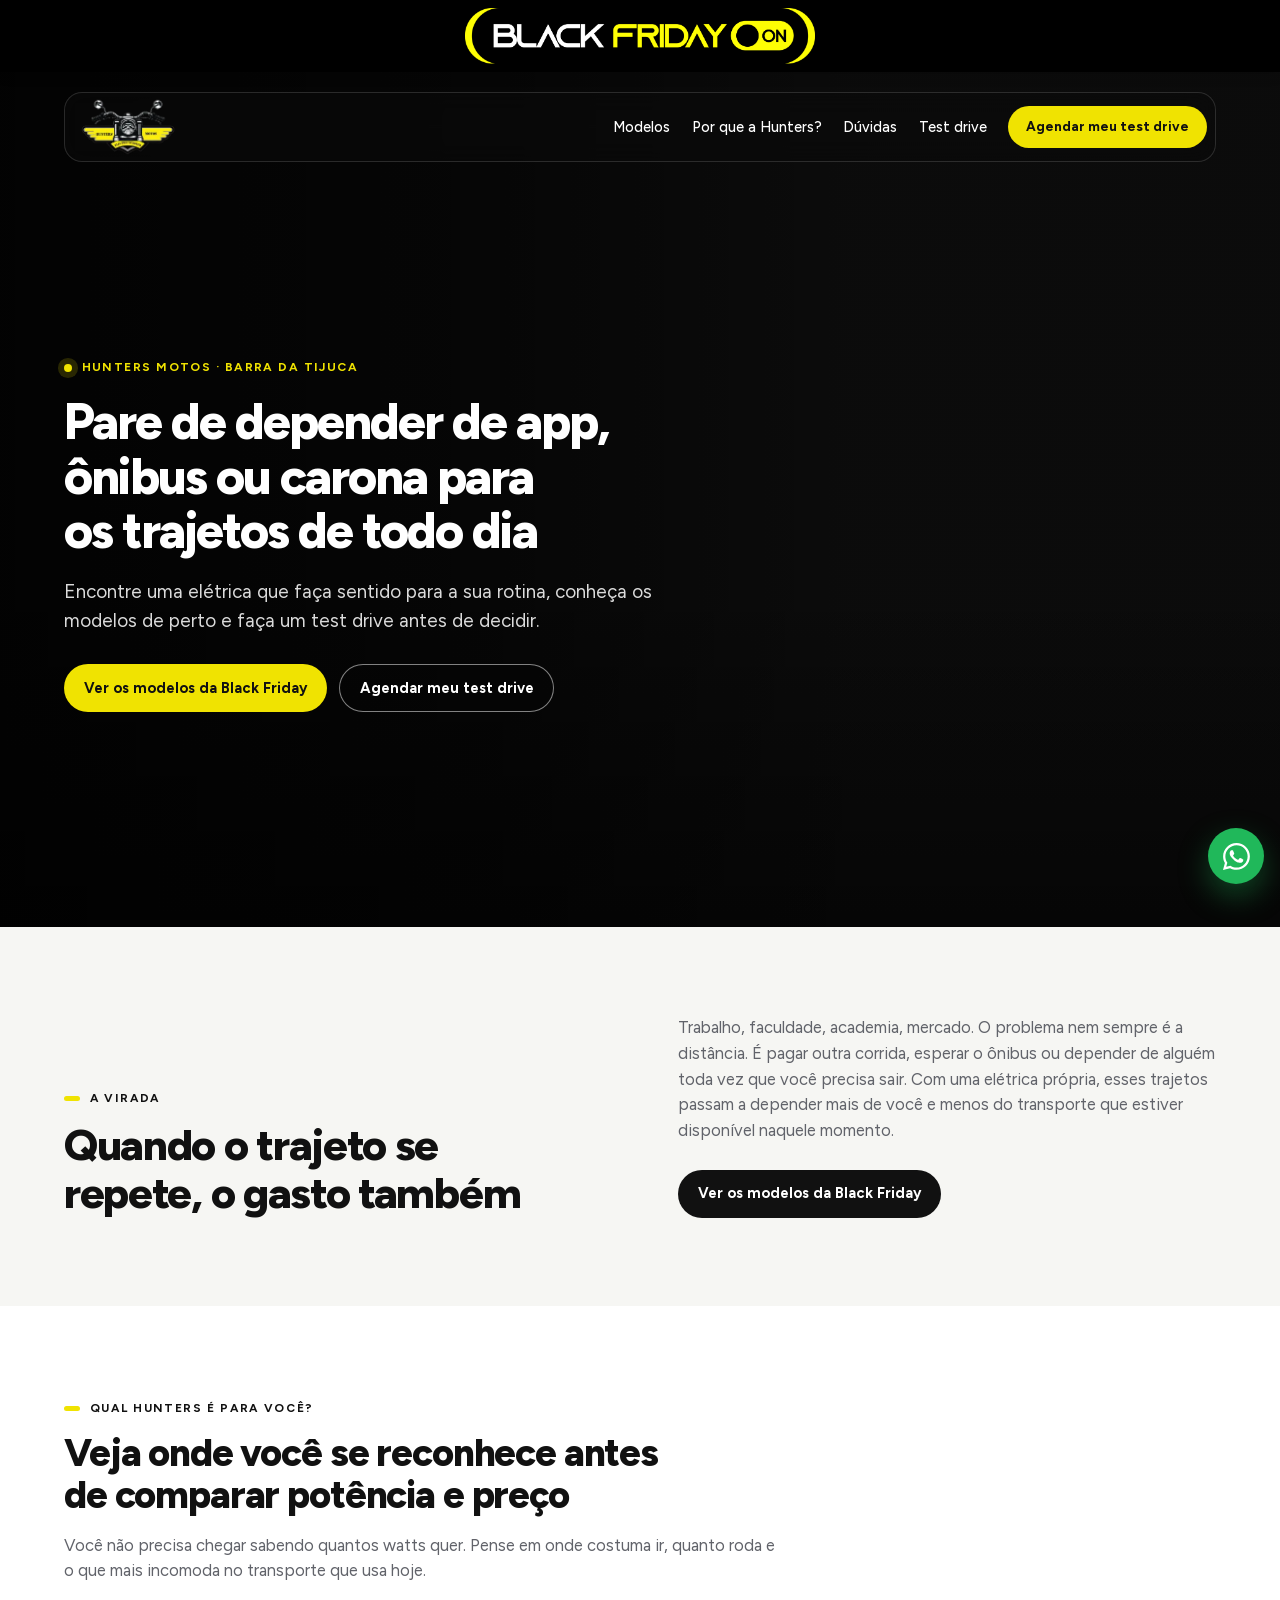
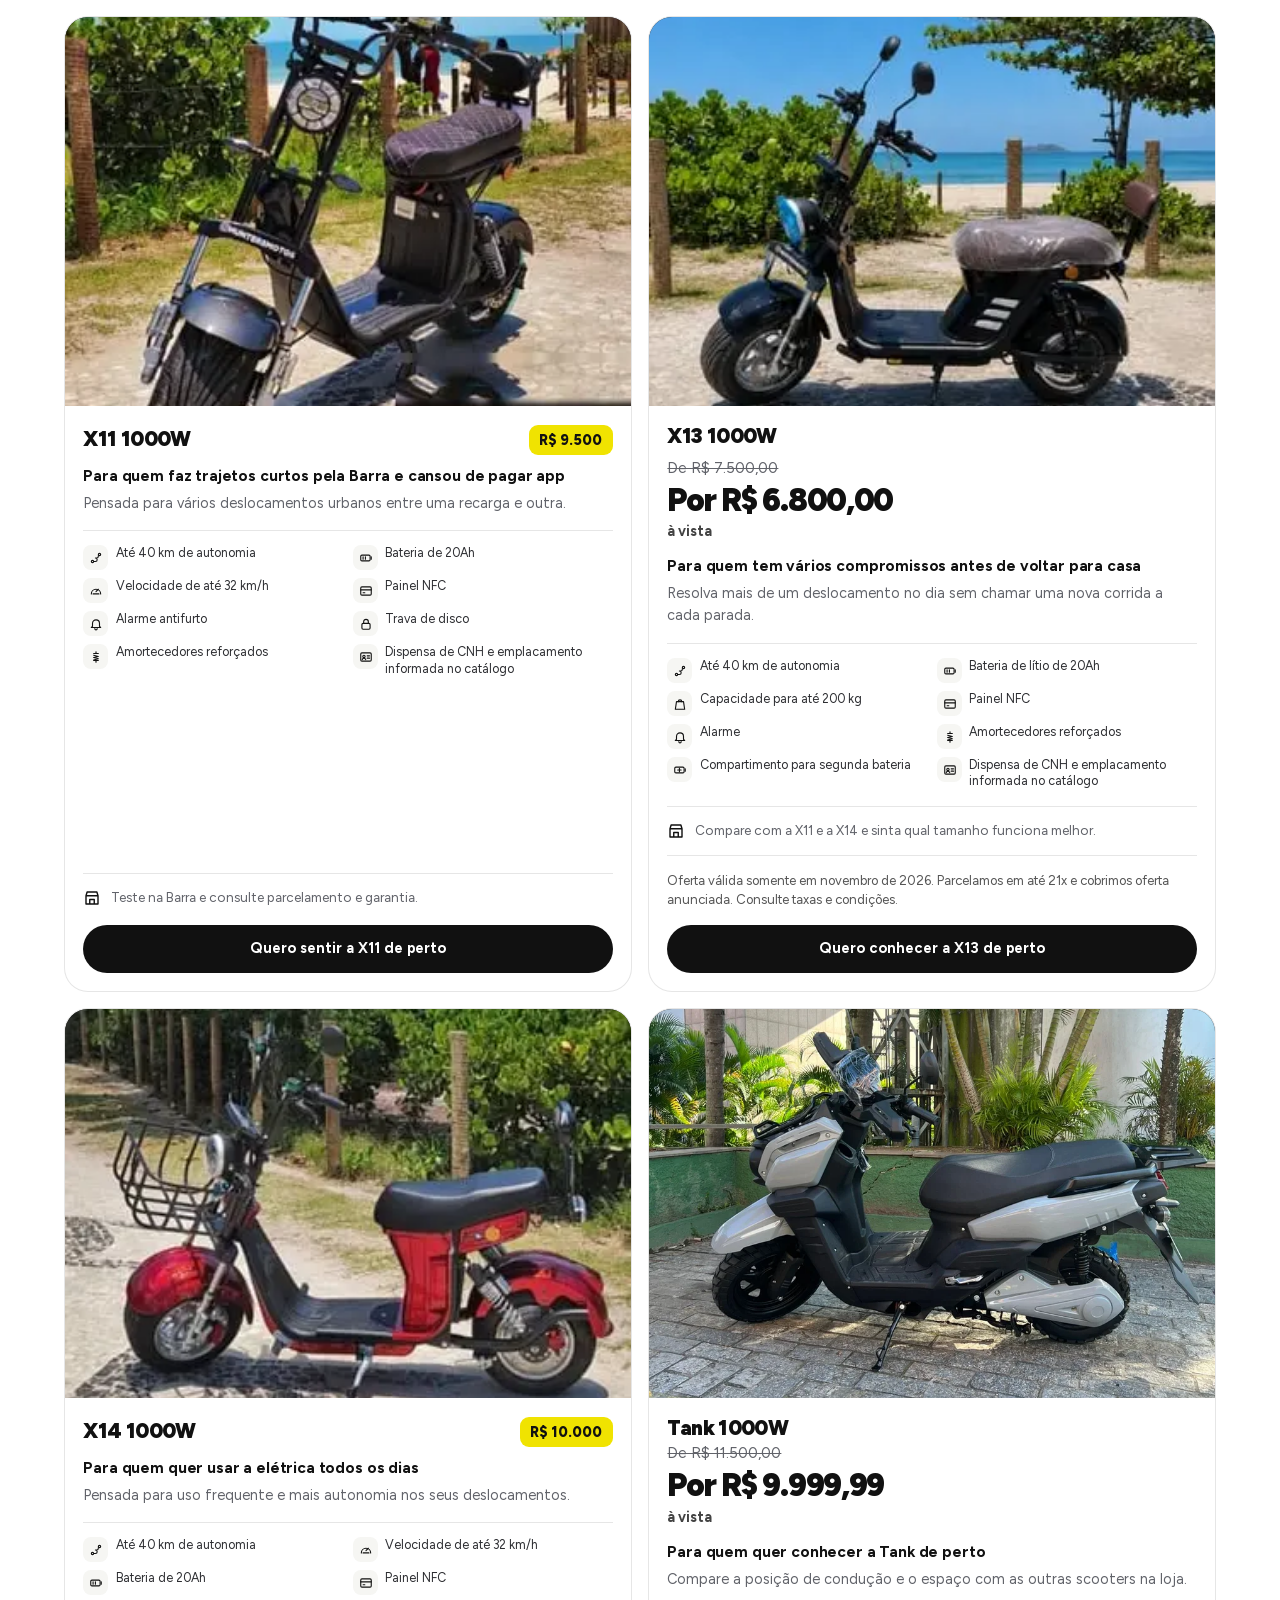
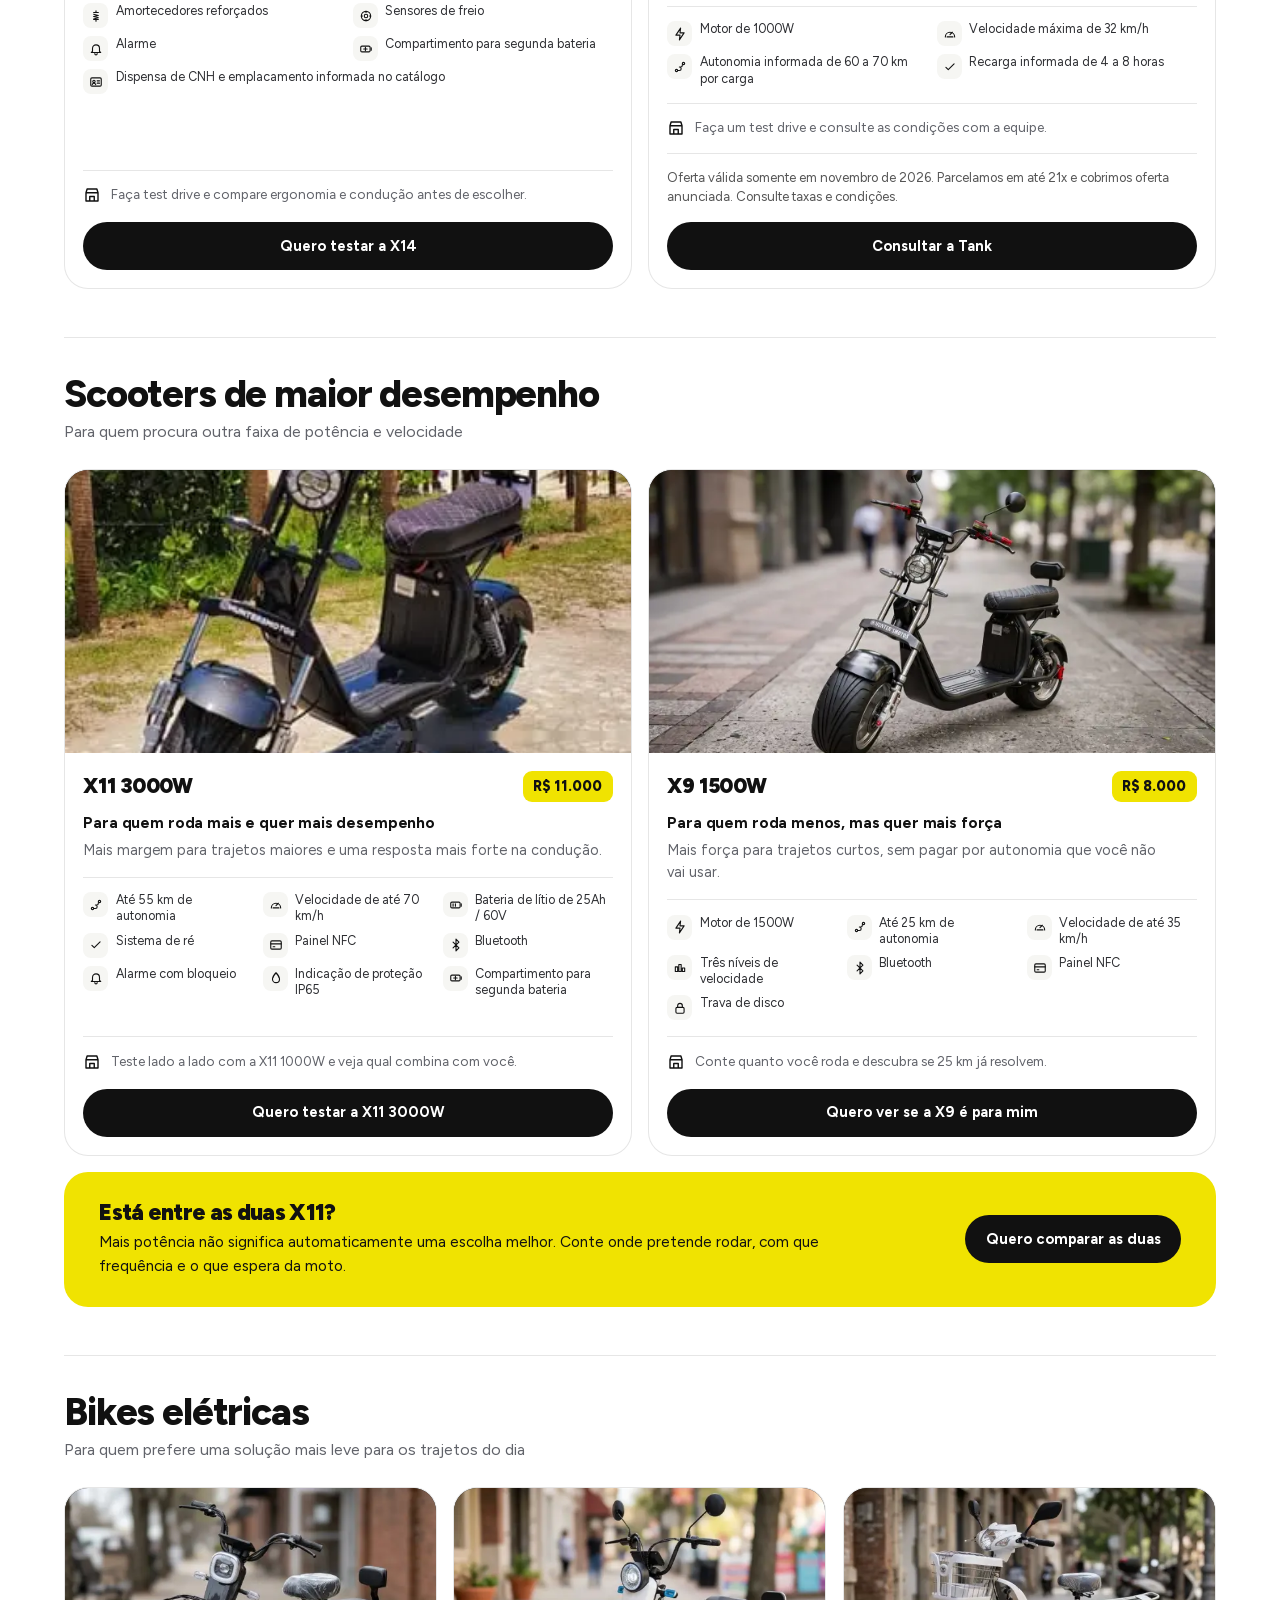
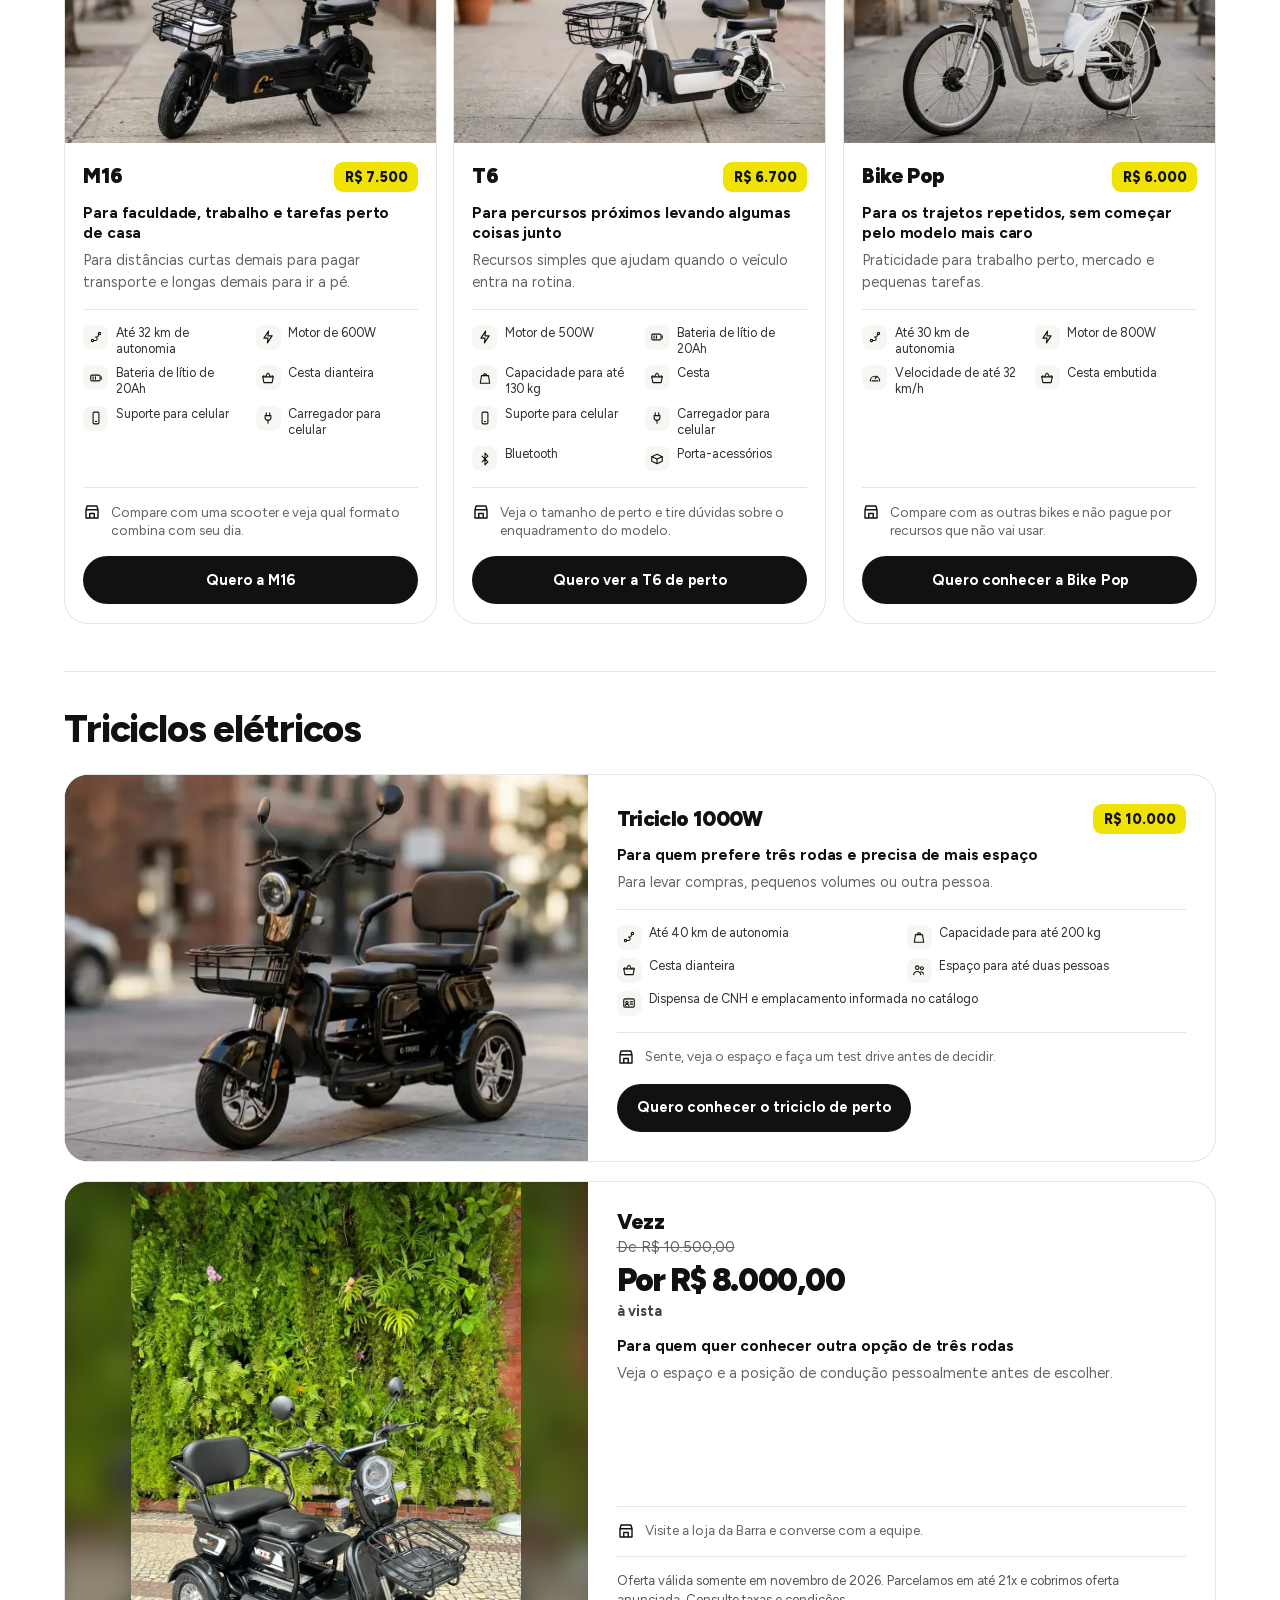
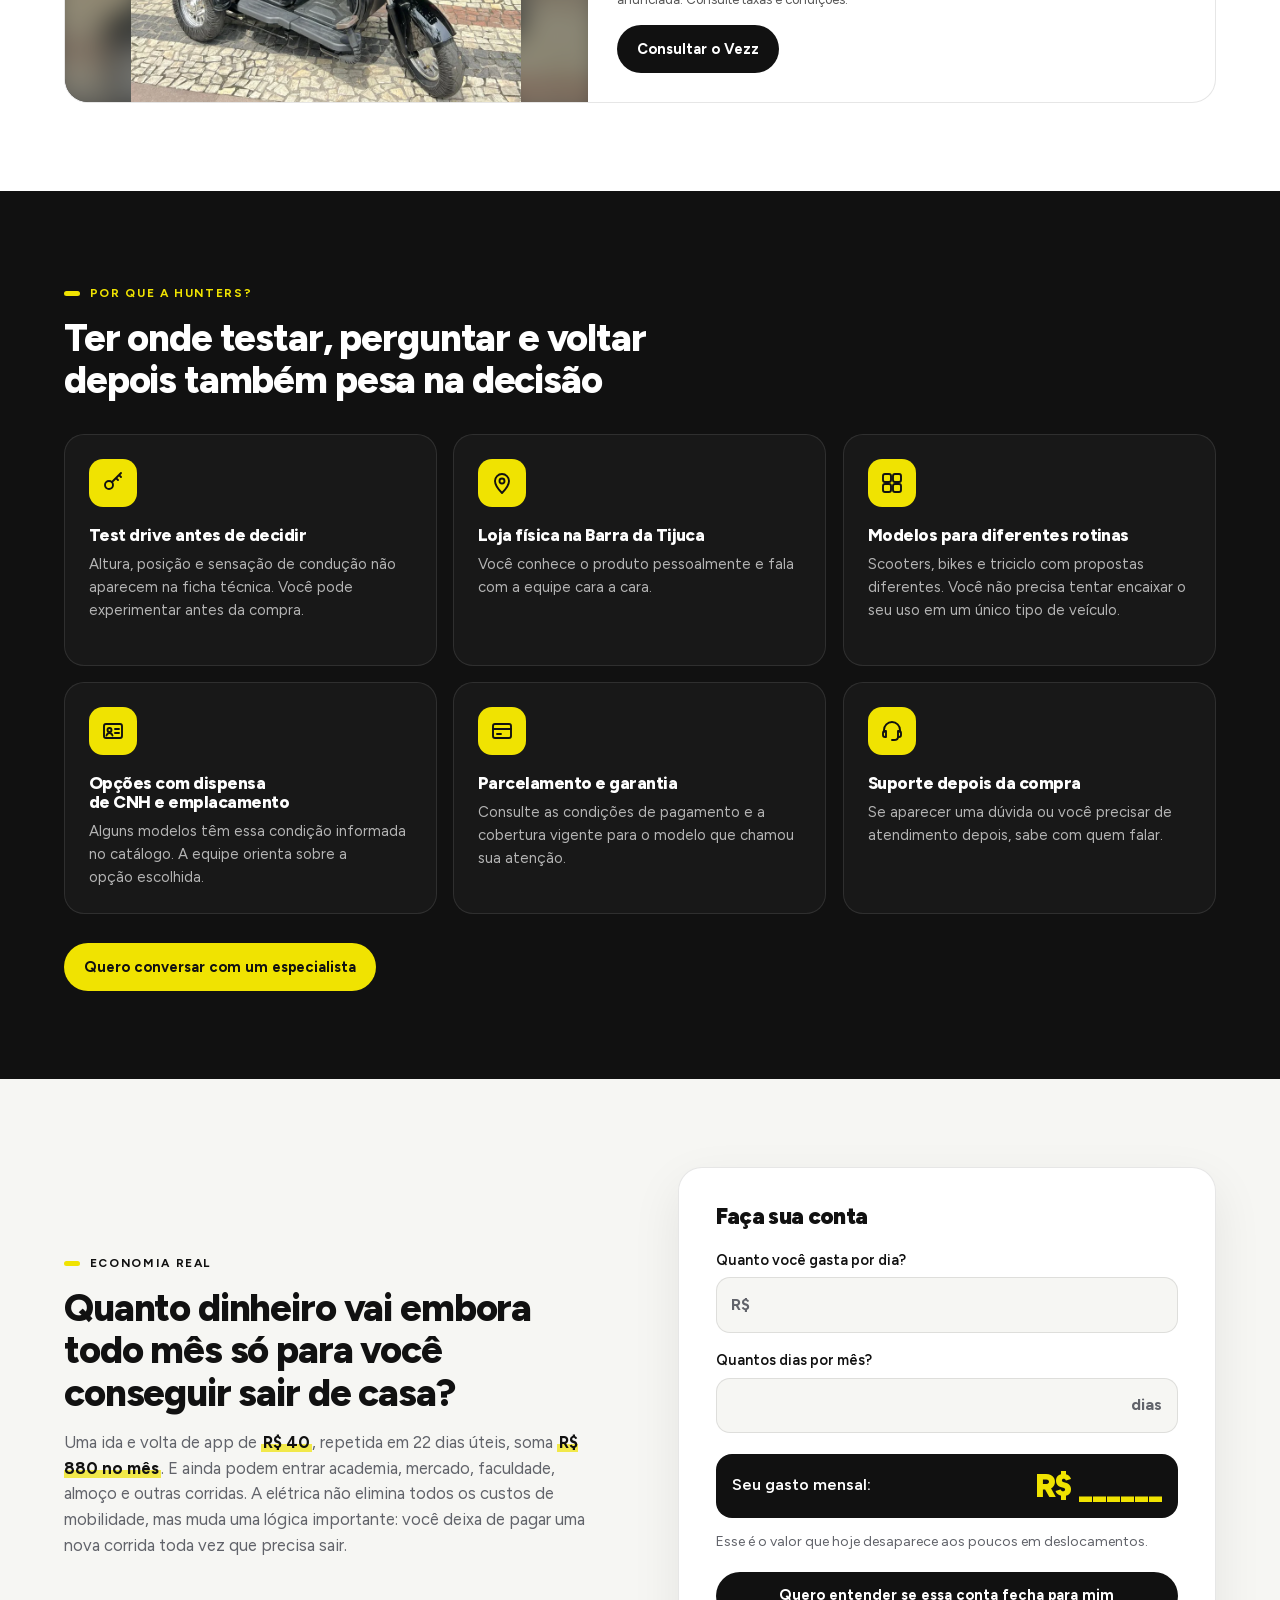
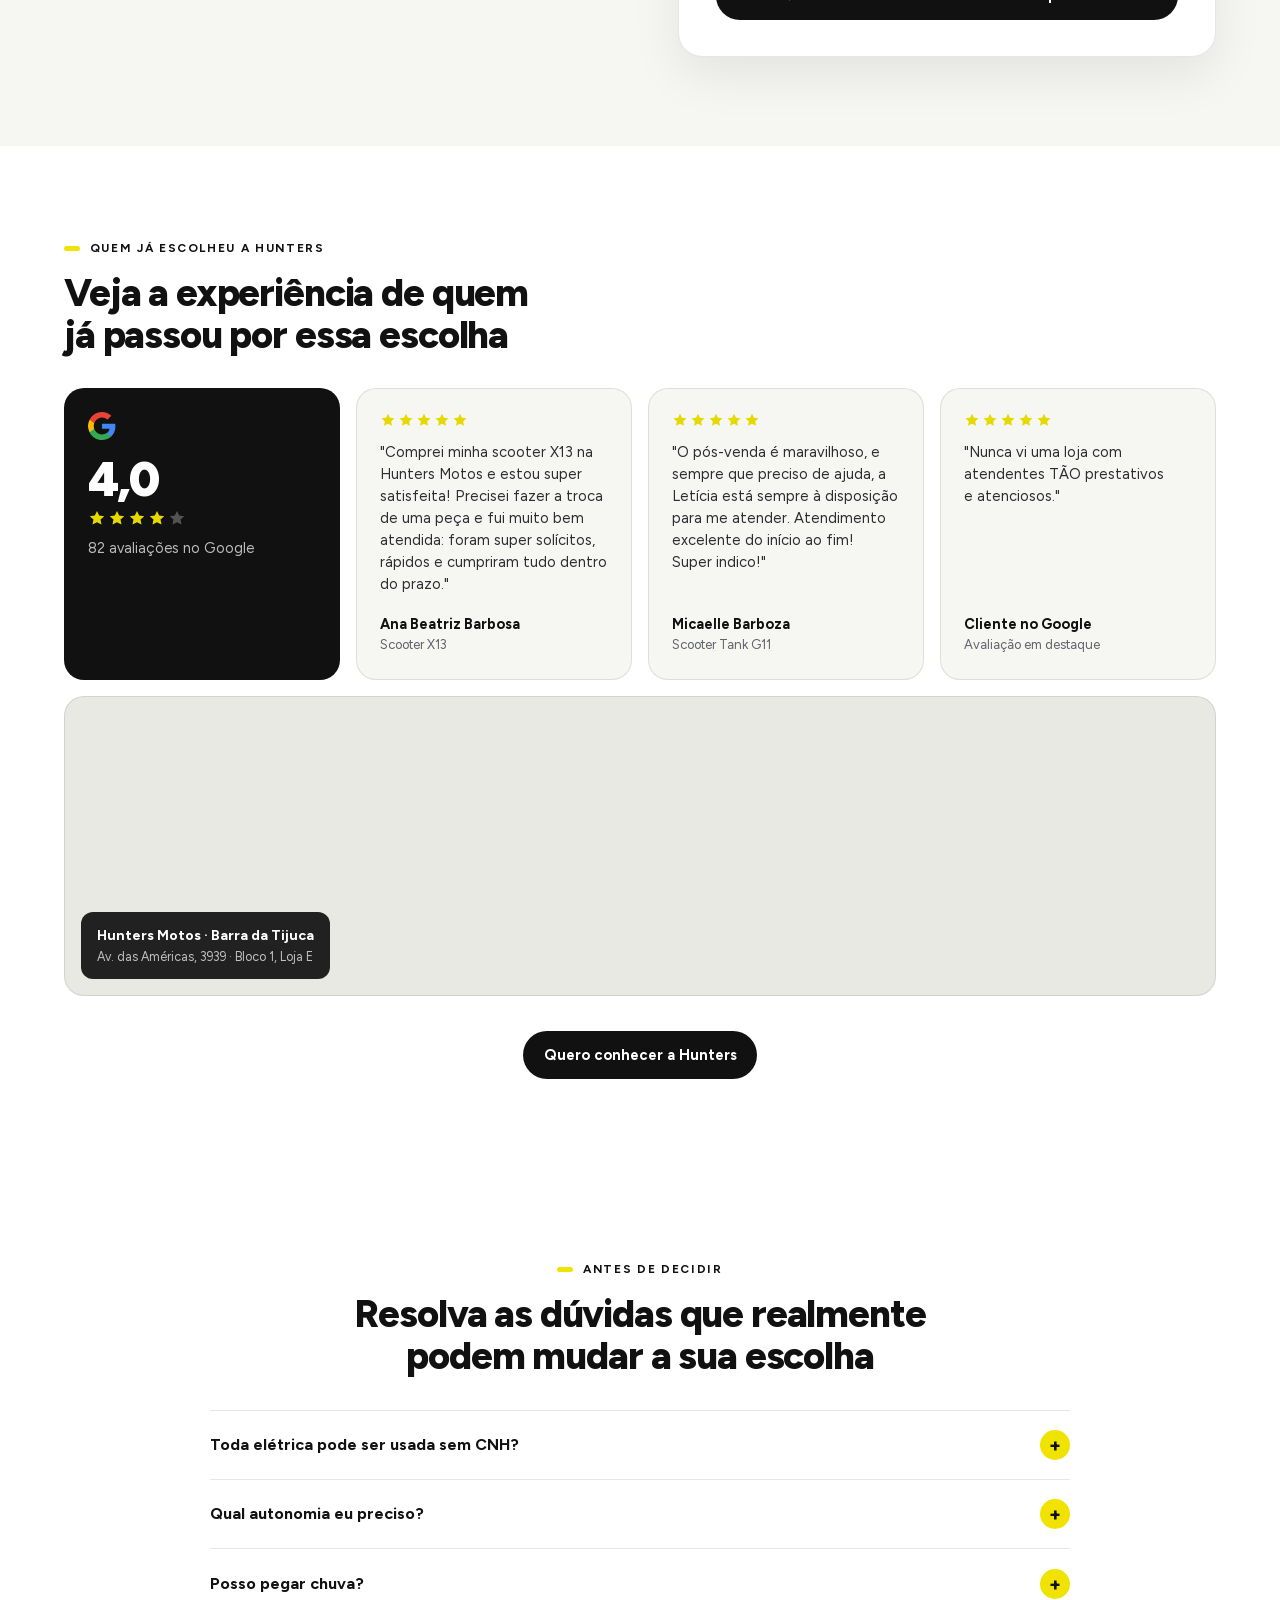
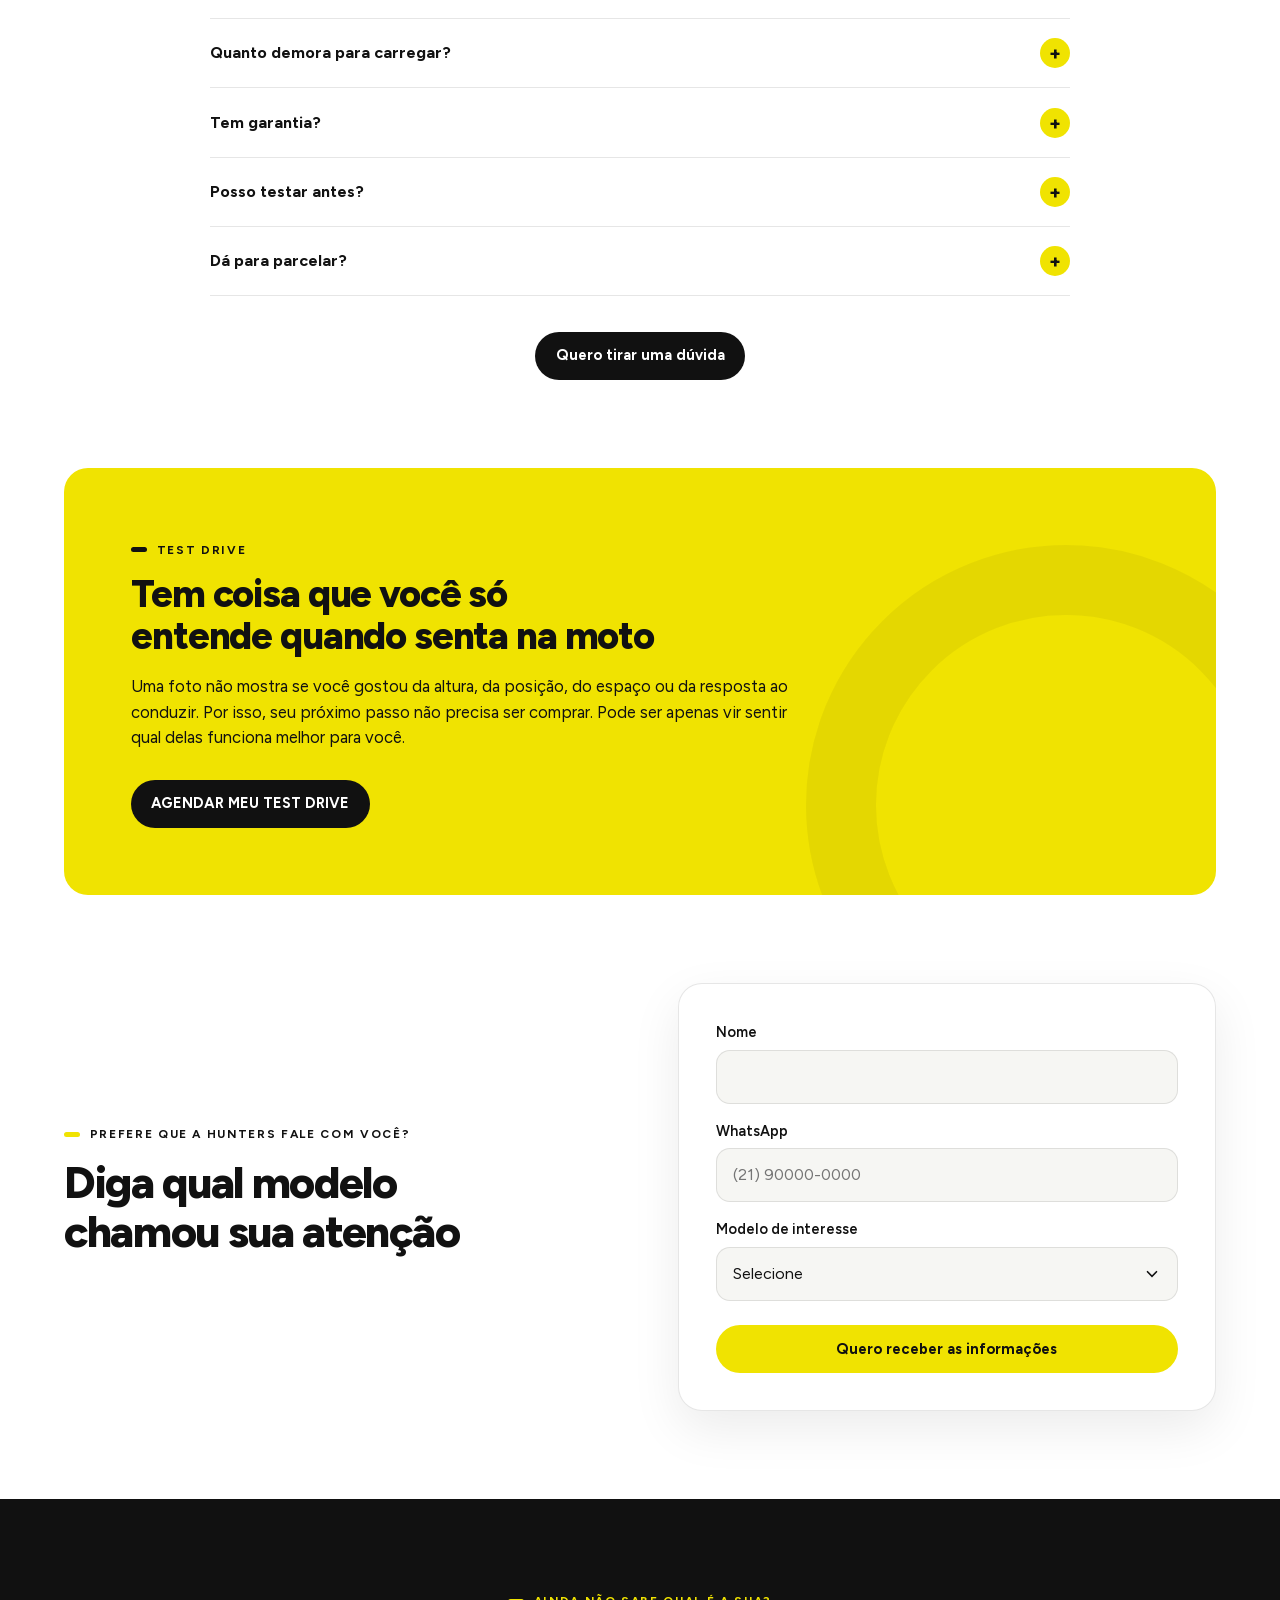
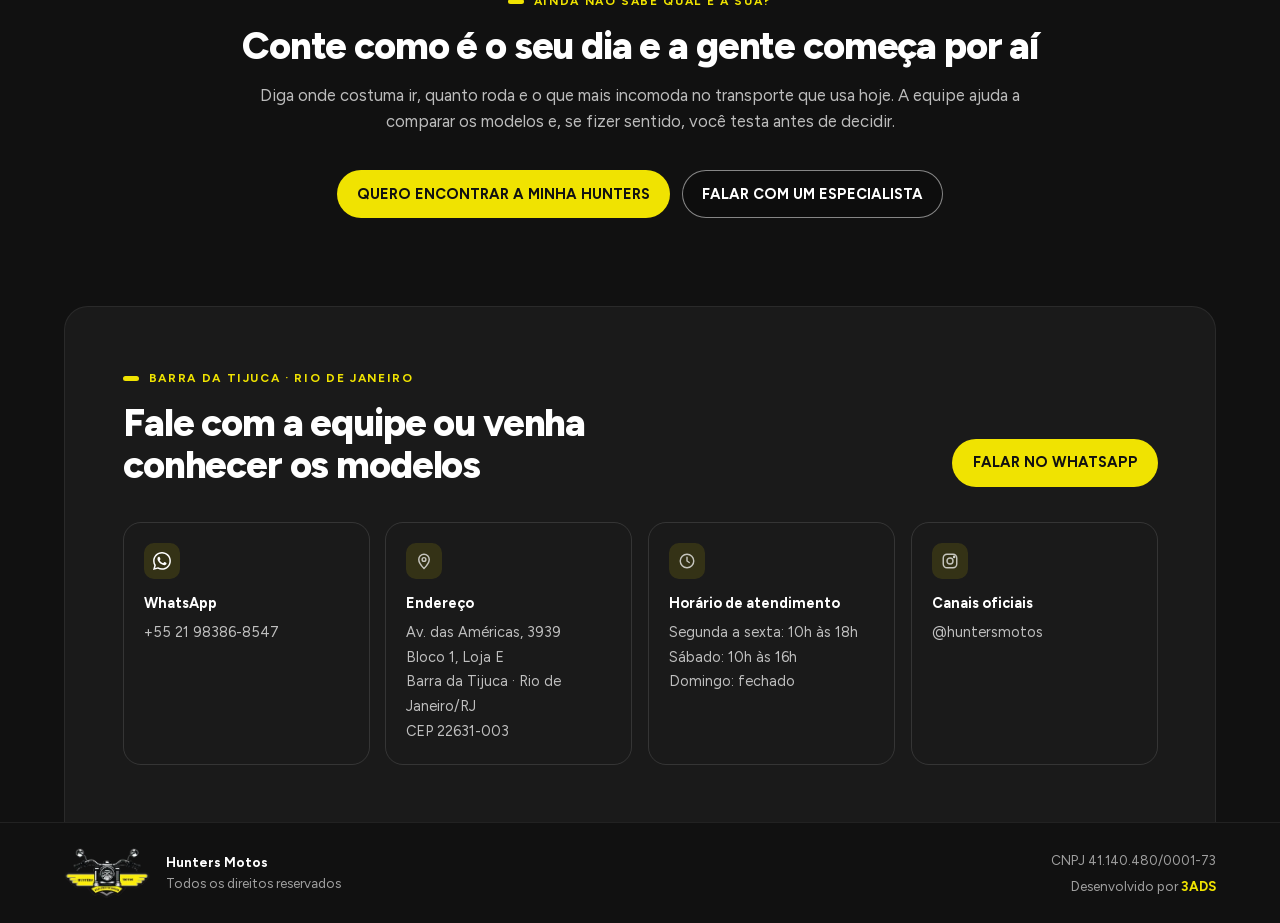
==== commit f8d5386a: "Place Black Friday models in original catalog section" ====
--- a/black-friday/index.html
+++ b/black-friday/index.html
@@ -38,7 +38,7 @@
   <link rel="preload" as="image" href="../assets/images/hero-hunters-1280.webp" media="(min-width: 901px)" fetchpriority="high">
   <link rel="preload" as="font" href="../assets/fonts/Figtree-Variable.woff2" type="font/woff2" crossorigin>
   <link rel="stylesheet" href="../assets/css/styles.min.css?v=20">
-  <link rel="stylesheet" href="../assets/css/black-friday.css?v=5">
+  <link rel="stylesheet" href="../assets/css/black-friday.css?v=6">
   <script type="text/javascript" data-clarity-project="ytlwefl3i7">
     (function(c,l,a,r,i,t,y){
         c[a]=c[a]||function(){(c[a].q=c[a].q||[]).push(arguments)};
@@ -122,7 +122,7 @@
   <header class="site-header"><div class="container nav">
     <a class="brand" href="#topo" aria-label="Hunters Motos — início"><img src="../assets/images/logo-hunters-194.webp" srcset="../assets/images/logo-hunters-194.webp 194w, ../assets/images/logo-hunters.webp 388w" sizes="94px" alt="Hunters Motos · Electric Scooter" width="194" height="115" decoding="async"></a>
     <nav class="nav-links" aria-label="Principal">
-      <a href="#ofertas">Ofertas</a><a href="#por-que">Por que a Hunters?</a><a href="#duvidas">Dúvidas</a><a href="#test-drive">Test drive</a>
+      <a href="#modelos">Modelos</a><a href="#por-que">Por que a Hunters?</a><a href="#duvidas">Dúvidas</a><a href="#test-drive">Test drive</a>
       <a class="btn btn-small" href="https://spar.3ads.com.br/l/atendimento-hunters-43r8" data-whatsapp data-message="Oi, Hunters! Vi os modelos no site e quero agendar um test drive. Pode me passar os horários?">Agendar meu test drive</a>
     </nav>
   </div></header>
@@ -140,7 +140,7 @@
         <h1 data-animated-heading aria-label="Pare de depender de app, ônibus ou carona para os trajetos de todo dia">Pare de depender de app, ônibus ou carona para os trajetos de todo dia</h1>
         <p class="lead hero-reveal hero-reveal-copy">Encontre uma elétrica que faça sentido para a sua rotina, conheça os modelos de perto e faça um test drive antes de decidir.</p>
         <div class="hero-actions hero-reveal hero-reveal-actions">
-          <a class="btn" href="#ofertas">Ver ofertas de Black Friday</a>
+          <a class="btn" href="#modelos">Ver os modelos da Black Friday</a>
           <a class="btn btn-outline" href="https://spar.3ads.com.br/l/atendimento-hunters-43r8" data-whatsapp data-message="Oi, Hunters! Vi os modelos no site e quero agendar um test drive. Pode me passar os horários?">Agendar meu test drive</a>
         </div>
       </div></div>
@@ -151,46 +151,9 @@
       <div><p class="eyebrow">A virada</p><h2>Quando o trajeto se repete, o gasto também</h2></div>
       <div class="turn-copy">
         <p>Trabalho, faculdade, academia, mercado. O problema nem sempre é a distância. É pagar outra corrida, esperar o ônibus ou depender de alguém toda vez que você precisa sair. Com uma elétrica própria, esses trajetos passam a depender mais de você e menos do transporte que estiver disponível naquele momento.</p>
-        <a class="btn btn-dark" href="#ofertas">Ver as ofertas de Black Friday</a>
-      </div>
-    </div></section>
-
-    <section class="black-friday-offers" id="ofertas" aria-labelledby="ofertas-titulo">
-      <div class="container"><div class="section-intro">
-        <p class="eyebrow">Black Friday Hunters Motos</p>
-        <h2 id="ofertas-titulo">Ofertas de novembro</h2>
-        <p>Conheça os três modelos com preço especial à vista. A equipe pode informar as condições de parcelamento e ajudar você a escolher.</p>
-      </div></div>
-      <div class="model-row">
-        <article class="product-card black-friday-card black-friday-card--tank">
-          <div class="product-media"><img src="../assets/images/products/tank-g11-black-friday.webp" alt="Scooter elétrica Tank branca fotografada na loja Hunters Motos" width="900" height="1200" loading="lazy" decoding="async"></div>
-          <div class="product-body">
-            <h3 class="product-title">Scooter elétrica Tank</h3>
-            <p class="offer-price"><del>De R$ 11.500,00</del><strong>Por R$ 9.999,99</strong><span>à vista</span></p>
-            <p class="offer-terms">Oferta válida somente em novembro de 2026. Parcelamos em até 21x e cobrimos oferta anunciada. Consulte taxas e condições.</p>
-            <a class="btn btn-dark" href="https://spar.3ads.com.br/l/atendimento-hunters-43r8" data-whatsapp data-message="Oi, Hunters! Vi a oferta de Black Friday da scooter Tank e quero saber as condições.">Consultar a Tank</a>
-          </div>
-        </article>
-        <article class="product-card black-friday-card black-friday-card--vezz">
-          <div class="product-media"><img src="../assets/images/products/vezz-black-friday.webp" alt="Triciclo elétrico Vezz preto fotografado ao ar livre" width="900" height="1200" loading="lazy" decoding="async"></div>
-          <div class="product-body">
-            <h3 class="product-title">Triciclo elétrico Vezz</h3>
-            <p class="offer-price"><del>De R$ 10.500,00</del><strong>Por R$ 8.000,00</strong><span>à vista</span></p>
-            <p class="offer-terms">Oferta válida somente em novembro de 2026. Parcelamos em até 21x e cobrimos oferta anunciada. Consulte taxas e condições.</p>
-            <a class="btn btn-dark" href="https://spar.3ads.com.br/l/atendimento-hunters-43r8" data-whatsapp data-message="Oi, Hunters! Vi a oferta de Black Friday do triciclo Vezz e quero saber as condições.">Consultar o Vezz</a>
-          </div>
-        </article>
-        <article class="product-card black-friday-card black-friday-card--x13">
-          <div class="product-media"><img src="../assets/images/products/x13-optimized.webp" alt="Scooter elétrica X13 da Hunters Motos" width="338" height="240" loading="lazy" decoding="async"></div>
-          <div class="product-body">
-            <h3 class="product-title">Scooter elétrica X13</h3>
-            <p class="offer-price"><del>De R$ 7.500,00</del><strong>Por R$ 6.800,00</strong><span>à vista</span></p>
-            <p class="offer-terms">Oferta válida somente em novembro de 2026. Parcelamos em até 21x e cobrimos oferta anunciada. Consulte taxas e condições.</p>
-            <a class="btn btn-dark" href="https://spar.3ads.com.br/l/atendimento-hunters-43r8" data-whatsapp data-message="Oi, Hunters! Vi a oferta de Black Friday da X13 e quero saber as condições.">Consultar a X13</a>
-          </div>
-        </article>
-      </div>
-    </section>
+        <a class="btn btn-dark" href="#modelos">Ver os modelos da Black Friday</a>
+      </div>
+    </div></section>
 
     <!-- 03 QUAL HUNTERS É PARA VOCÊ -->
     <section class="products-section" id="modelos">
@@ -200,7 +163,7 @@
         <p>Você não precisa chegar sabendo quantos watts quer. Pense em onde costuma ir, quanto roda e o que mais incomoda no transporte que usa hoje.</p>
       </div></div>
 
-      <div class="model-row model-row--two">
+      <div class="model-row model-row--four">
         <article class="product-card">
           <div class="product-media"><img src="../assets/images/products/x11-optimized.webp" alt="Scooter elétrica X11 da Hunters Motos" width="339" height="306" loading="lazy" decoding="async"></div>
           <div class="product-body">
@@ -214,6 +177,20 @@
         </article>
 
         <article class="product-card">
+          <div class="product-media"><img src="../assets/images/products/x13-optimized.webp" alt="Scooter elétrica X13 da Hunters Motos" width="338" height="240" loading="lazy" decoding="async"></div>
+          <div class="product-body">
+            <div class="product-title-row"><h3 class="product-title">X13 1000W</h3></div>
+            <p class="offer-price"><del>De R$ 7.500,00</del><strong>Por R$ 6.800,00</strong><span>à vista</span></p>
+            <p class="product-for">Para quem tem vários compromissos antes de voltar para casa</p>
+            <p class="product-desc">Resolva mais de um deslocamento no dia sem chamar uma nova corrida a cada parada.</p>
+            <ul class="spec-list"><li>Até 40 km de autonomia</li><li>Bateria de lítio de 20Ah</li><li>Capacidade para até 200 kg</li><li>Painel NFC</li><li>Alarme</li><li>Amortecedores reforçados</li><li>Compartimento para segunda bateria</li><li>Dispensa de CNH e emplacamento informada no catálogo</li></ul>
+            <p class="why"><span class="why-icon" data-icon="store"></span>Compare com a X11 e a X14 e sinta qual tamanho funciona melhor.</p>
+            <p class="offer-terms">Oferta válida somente em novembro de 2026. Parcelamos em até 21x e cobrimos oferta anunciada. Consulte taxas e condições.</p>
+            <a class="btn btn-dark" href="https://spar.3ads.com.br/l/atendimento-hunters-43r8" data-whatsapp data-message="Oi, Hunters! Quero conhecer a X13 de perto.">Quero conhecer a X13 de perto</a>
+          </div>
+        </article>
+
+        <article class="product-card">
           <div class="product-media"><img src="../assets/images/products/x14-optimized.webp" alt="Scooter elétrica X14 da Hunters Motos" width="332" height="238" loading="lazy" decoding="async"></div>
           <div class="product-body">
             <div class="product-title-row"><h3 class="product-title">X14 1000W</h3><div class="product-price">R$ 10.000</div></div>
@@ -224,6 +201,19 @@
             <a class="btn btn-dark" href="https://spar.3ads.com.br/l/atendimento-hunters-43r8" data-whatsapp data-message="Oi, Hunters! Quero testar a X14.">Quero testar a X14</a>
           </div>
         </article>
+        <article class="product-card product-card--promo product-card--tank">
+          <div class="product-media"><img src="../assets/images/products/tank-g11-side-black-friday.webp" alt="Scooter elétrica Tank branca vista de lado na Hunters Motos" width="900" height="1200" loading="lazy" decoding="async"></div>
+          <div class="product-body">
+            <div class="product-title-row"><h3 class="product-title">Tank 1000W</h3></div>
+            <p class="offer-price"><del>De R$ 11.500,00</del><strong>Por R$ 9.999,99</strong><span>à vista</span></p>
+            <p class="product-for">Para quem quer conhecer a Tank de perto</p>
+            <p class="product-desc">Compare a posição de condução e o espaço com as outras scooters na loja.</p>
+            <ul class="spec-list"><li>Motor de 1000W</li><li>Velocidade máxima de 32 km/h</li><li>Autonomia informada de 60 a 70 km por carga</li><li>Recarga informada de 4 a 8 horas</li></ul>
+            <p class="why"><span class="why-icon" data-icon="store"></span>Faça um test drive e consulte as condições com a equipe.</p>
+            <p class="offer-terms">Oferta válida somente em novembro de 2026. Parcelamos em até 21x e cobrimos oferta anunciada. Consulte taxas e condições.</p>
+            <a class="btn btn-dark" href="https://spar.3ads.com.br/l/atendimento-hunters-43r8" data-whatsapp data-message="Oi, Hunters! Vi a oferta de Black Friday da scooter Tank e quero saber as condições.">Consultar a Tank</a>
+          </div>
+        </article>
       </div>
 
       <!-- Maior desempenho -->
@@ -302,8 +292,8 @@
       </div>
 
       <!-- Triciclo -->
-      <div class="container group-head" id="triciclo"><h2>Triciclo elétrico</h2></div>
-      <div class="container">
+      <div class="container group-head" id="triciclo"><h2>Triciclos elétricos</h2></div>
+      <div class="container triciclo-list">
         <article class="product-card is-wide">
           <div class="product-media"><img class="product-image--triciclo" src="../assets/images/products/triciclo-700.webp" srcset="../assets/images/products/triciclo-700.webp 700w, ../assets/images/products/triciclo.webp 1400w" sizes="(min-width: 901px) 45vw, 80vw" alt="Triciclo elétrico 1000W da Hunters Motos" width="700" height="389" loading="lazy" decoding="async"></div>
           <div class="product-body">
@@ -313,6 +303,18 @@
             <ul class="spec-list"><li>Até 40 km de autonomia</li><li>Capacidade para até 200 kg</li><li>Cesta dianteira</li><li>Espaço para até duas pessoas</li><li>Dispensa de CNH e emplacamento informada no catálogo</li></ul>
             <p class="why"><span class="why-icon" data-icon="store"></span>Sente, veja o espaço e faça um test drive antes de decidir.</p>
             <a class="btn btn-dark" href="https://spar.3ads.com.br/l/atendimento-hunters-43r8" data-whatsapp data-message="Oi, Hunters! Quero conhecer o triciclo de perto.">Quero conhecer o triciclo de perto</a>
+          </div>
+        </article>
+        <article class="product-card is-wide product-card--promo product-card--vezz">
+          <div class="product-media"><img src="../assets/images/products/vezz-black-friday.webp" alt="Triciclo elétrico Vezz preto fotografado ao ar livre" width="900" height="1200" loading="lazy" decoding="async"></div>
+          <div class="product-body">
+            <div class="product-title-row"><h3 class="product-title">Vezz</h3></div>
+            <p class="offer-price"><del>De R$ 10.500,00</del><strong>Por R$ 8.000,00</strong><span>à vista</span></p>
+            <p class="product-for">Para quem quer conhecer outra opção de três rodas</p>
+            <p class="product-desc">Veja o espaço e a posição de condução pessoalmente antes de escolher.</p>
+            <p class="why"><span class="why-icon" data-icon="store"></span>Visite a loja da Barra e converse com a equipe.</p>
+            <p class="offer-terms">Oferta válida somente em novembro de 2026. Parcelamos em até 21x e cobrimos oferta anunciada. Consulte taxas e condições.</p>
+            <a class="btn btn-dark" href="https://spar.3ads.com.br/l/atendimento-hunters-43r8" data-whatsapp data-message="Oi, Hunters! Vi a oferta de Black Friday do triciclo Vezz e quero saber as condições.">Consultar o Vezz</a>
           </div>
         </article>
       </div>
--- a/assets/css/black-friday.css
+++ b/assets/css/black-friday.css
@@ -22,29 +22,28 @@
 .skip-link:focus { top: calc(var(--black-friday-banner-height) + 8px); }
 section[id], .group-head[id] { scroll-margin-top: calc(var(--black-friday-banner-height) + 90px); }
 
-.black-friday-offers { background: #111; color: #fff; }
-.black-friday-offers .section-intro p:not(.eyebrow) { color: #d6d6d6; }
-.black-friday-offers .model-row { align-items: stretch; }
-.black-friday-card .product-media { aspect-ratio: 1; }
-.black-friday-card--tank .product-media img { object-position: center 10%; }
-.black-friday-card--vezz .product-media img { object-position: center bottom; }
-.black-friday-card--x13 .product-media::before {
+.triciclo-list { display: grid; gap: 1.25rem; }
+.product-card--promo .product-title-row { margin-bottom: .3rem; }
+.product-card--tank .product-media img { object-position: center 68%; }
+.product-card--vezz .product-media { aspect-ratio: 1; }
+.product-card--vezz .product-media::before {
   content: "";
   position: absolute;
   inset: -16px;
-  background: url("../images/products/x13-optimized.webp") center / cover;
+  background: url("../images/products/vezz-black-friday.webp") center / cover;
   filter: blur(14px) brightness(.65);
 }
-.black-friday-card--x13 .product-media img { position: relative; object-fit: contain; }
-.black-friday-card .product-title { margin-bottom: 1rem; }
+.product-card--vezz .product-media img { position: relative; object-fit: contain; }
 .offer-price { display: flex; flex-direction: column; align-items: flex-start; gap: .25rem; margin-bottom: 1rem; line-height: 1.2; }
 .offer-price del { color: #61636a; font-size: .95rem; }
 .offer-price strong { color: #111; font-size: clamp(1.55rem, 2.5vw, 2rem); font-weight: 900; letter-spacing: -.04em; }
 .offer-price span { color: #424242; font-size: .9rem; font-weight: 700; }
-.offer-terms { margin-top: auto; margin-bottom: 0; padding-top: .9rem; border-top: 1px solid var(--line); color: #555; font-size: .82rem; line-height: 1.45; }
+.offer-terms { margin: .85rem 0 0; padding-top: .9rem; border-top: 1px solid var(--line); color: #555; font-size: .82rem; line-height: 1.45; }
 
-.black-friday-card .product-body { color: #111; }
-.black-friday-card .btn { margin-top: 1.2rem; }
+@media (min-width: 901px) {
+  .model-row--four { grid-template-columns: repeat(2, minmax(0, 1fr)); }
+  .product-card--vezz.is-wide .product-media { aspect-ratio: auto; min-height: 440px; height: 520px; }
+}
 
 @media (min-width: 621px) {
   :root { --black-friday-banner-height: 72px; }
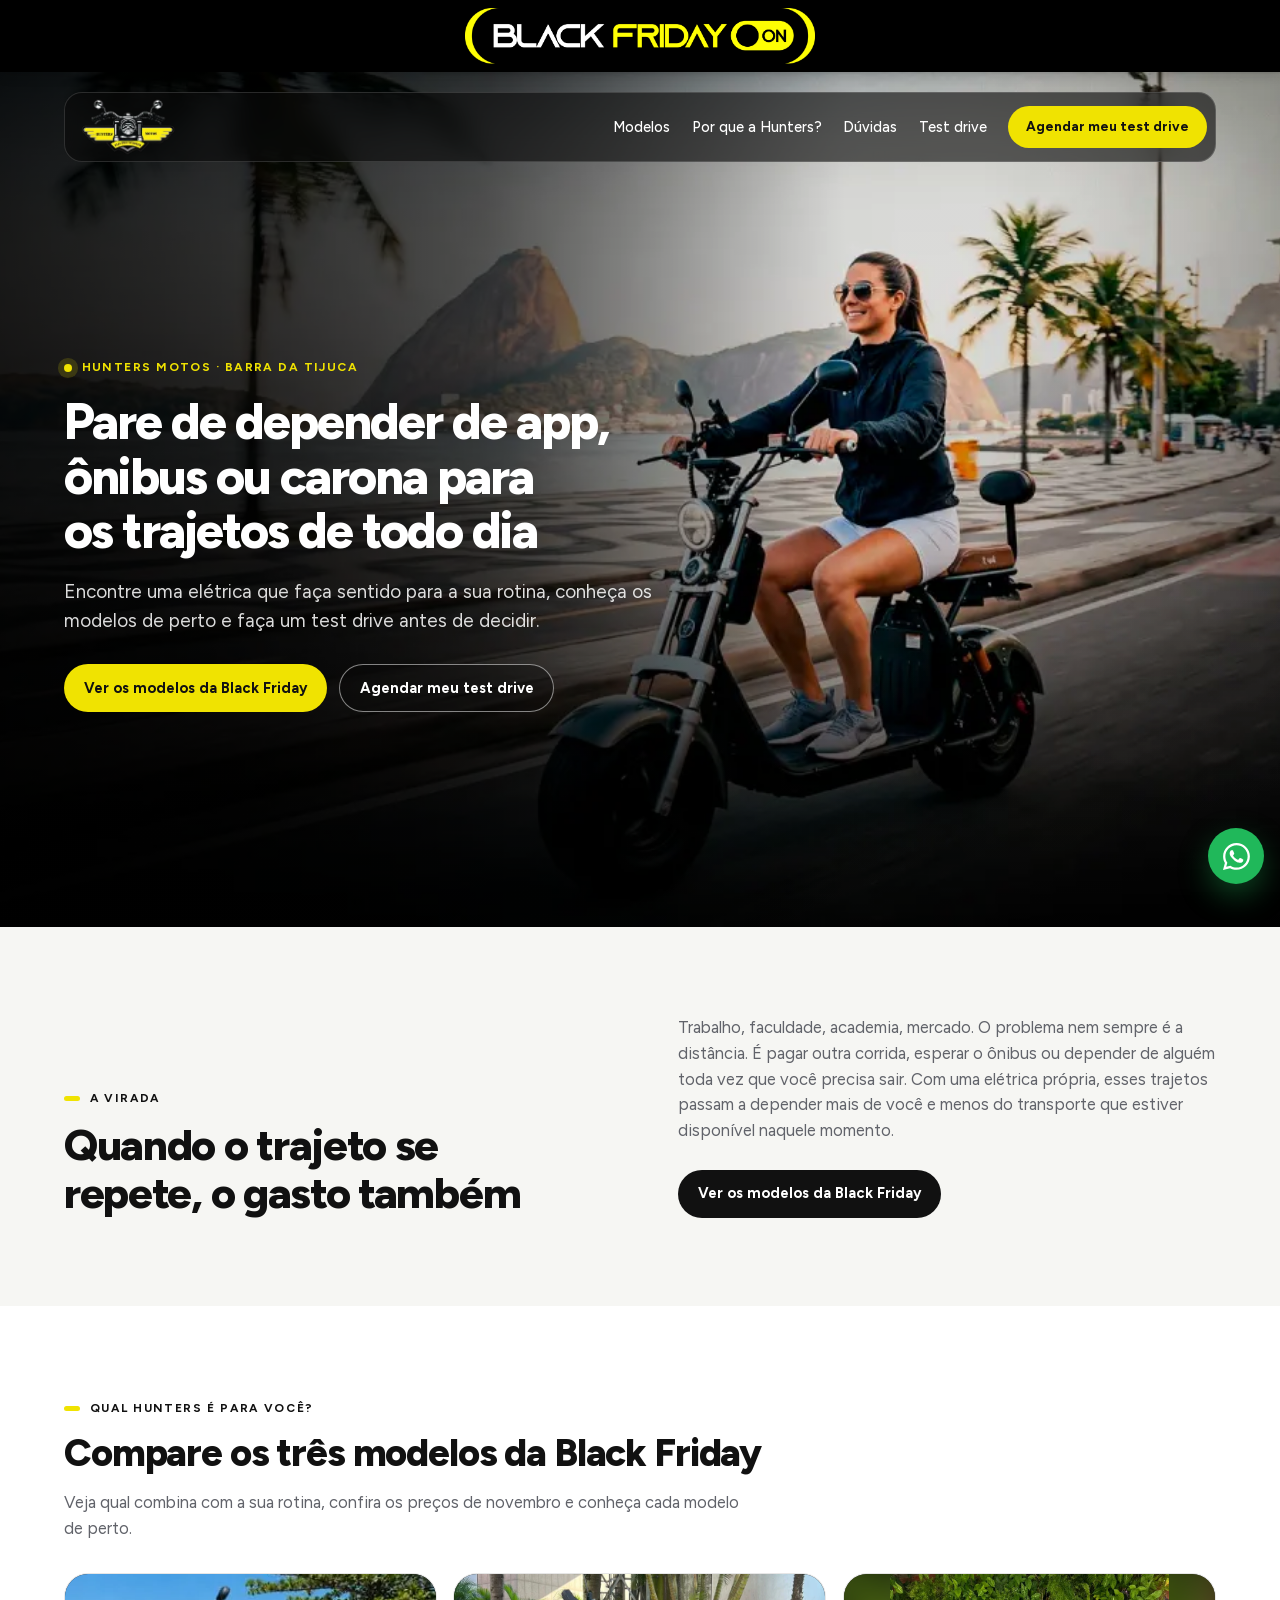
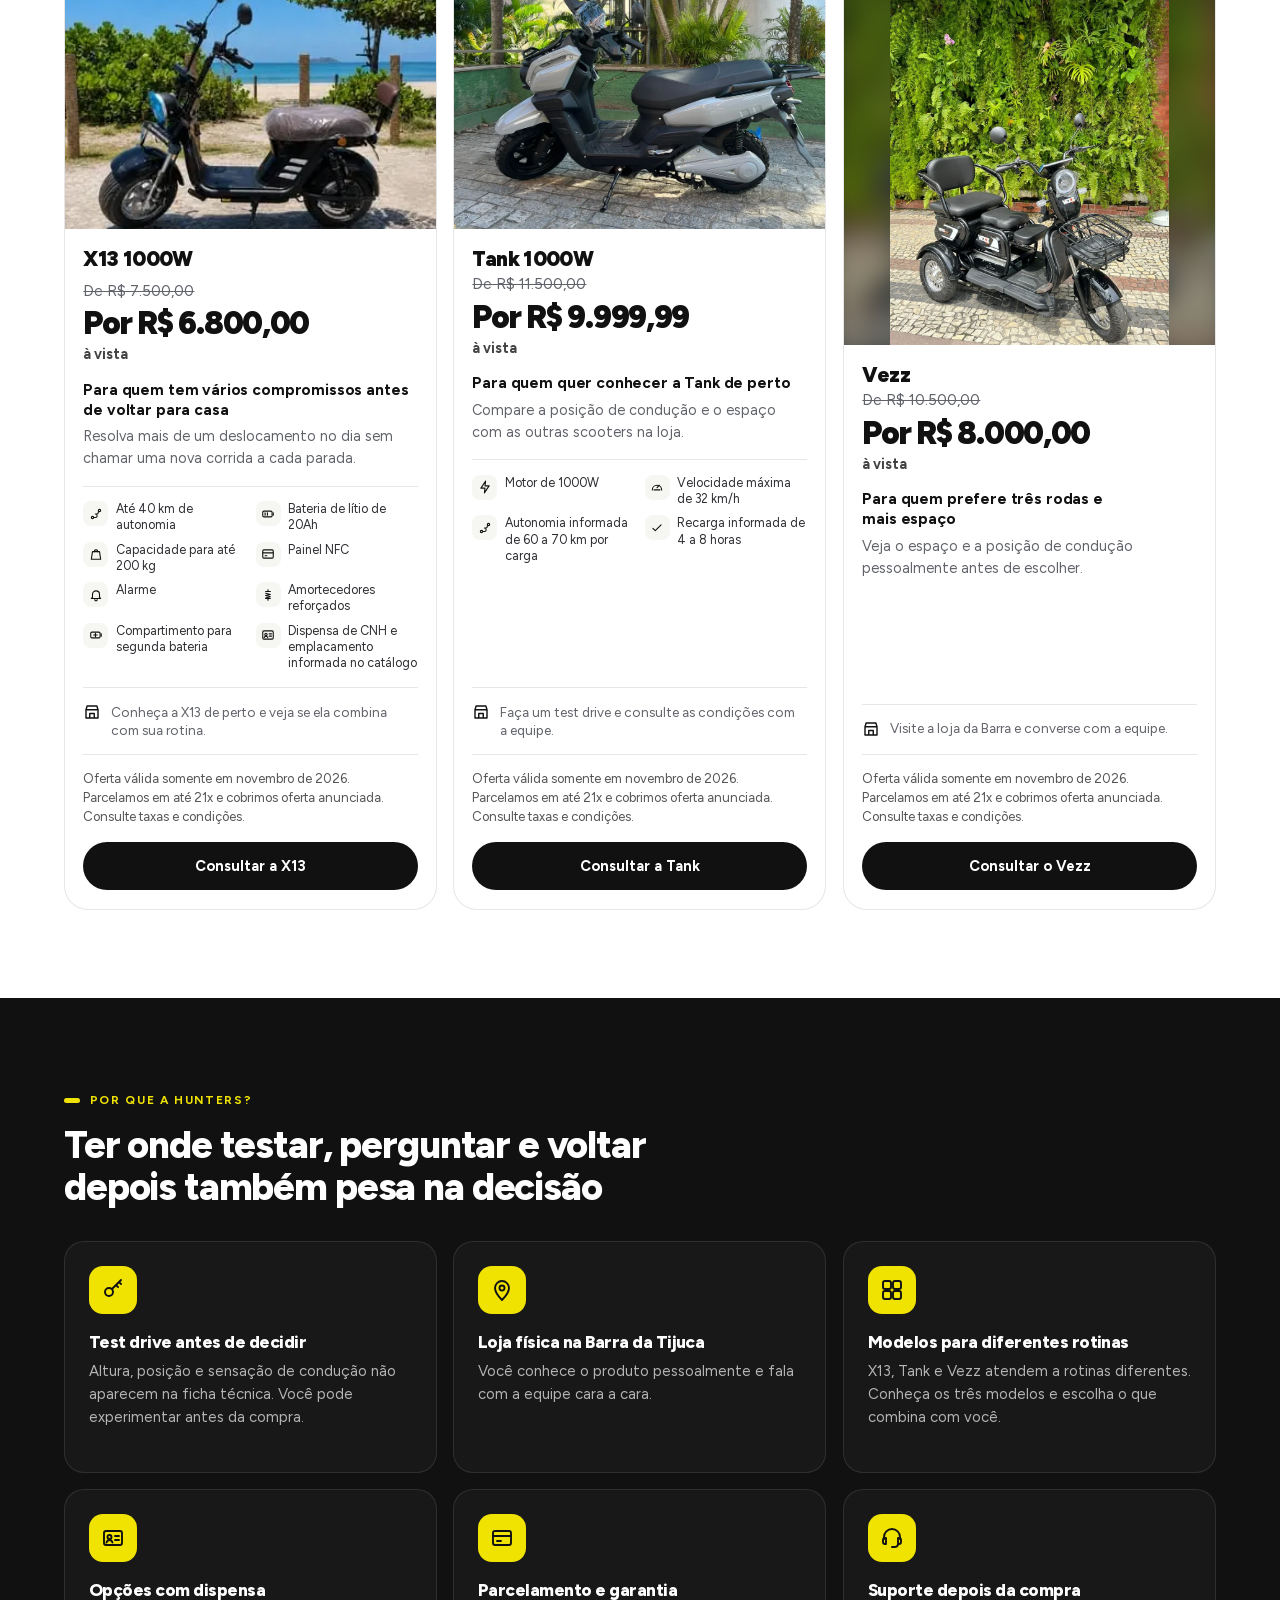
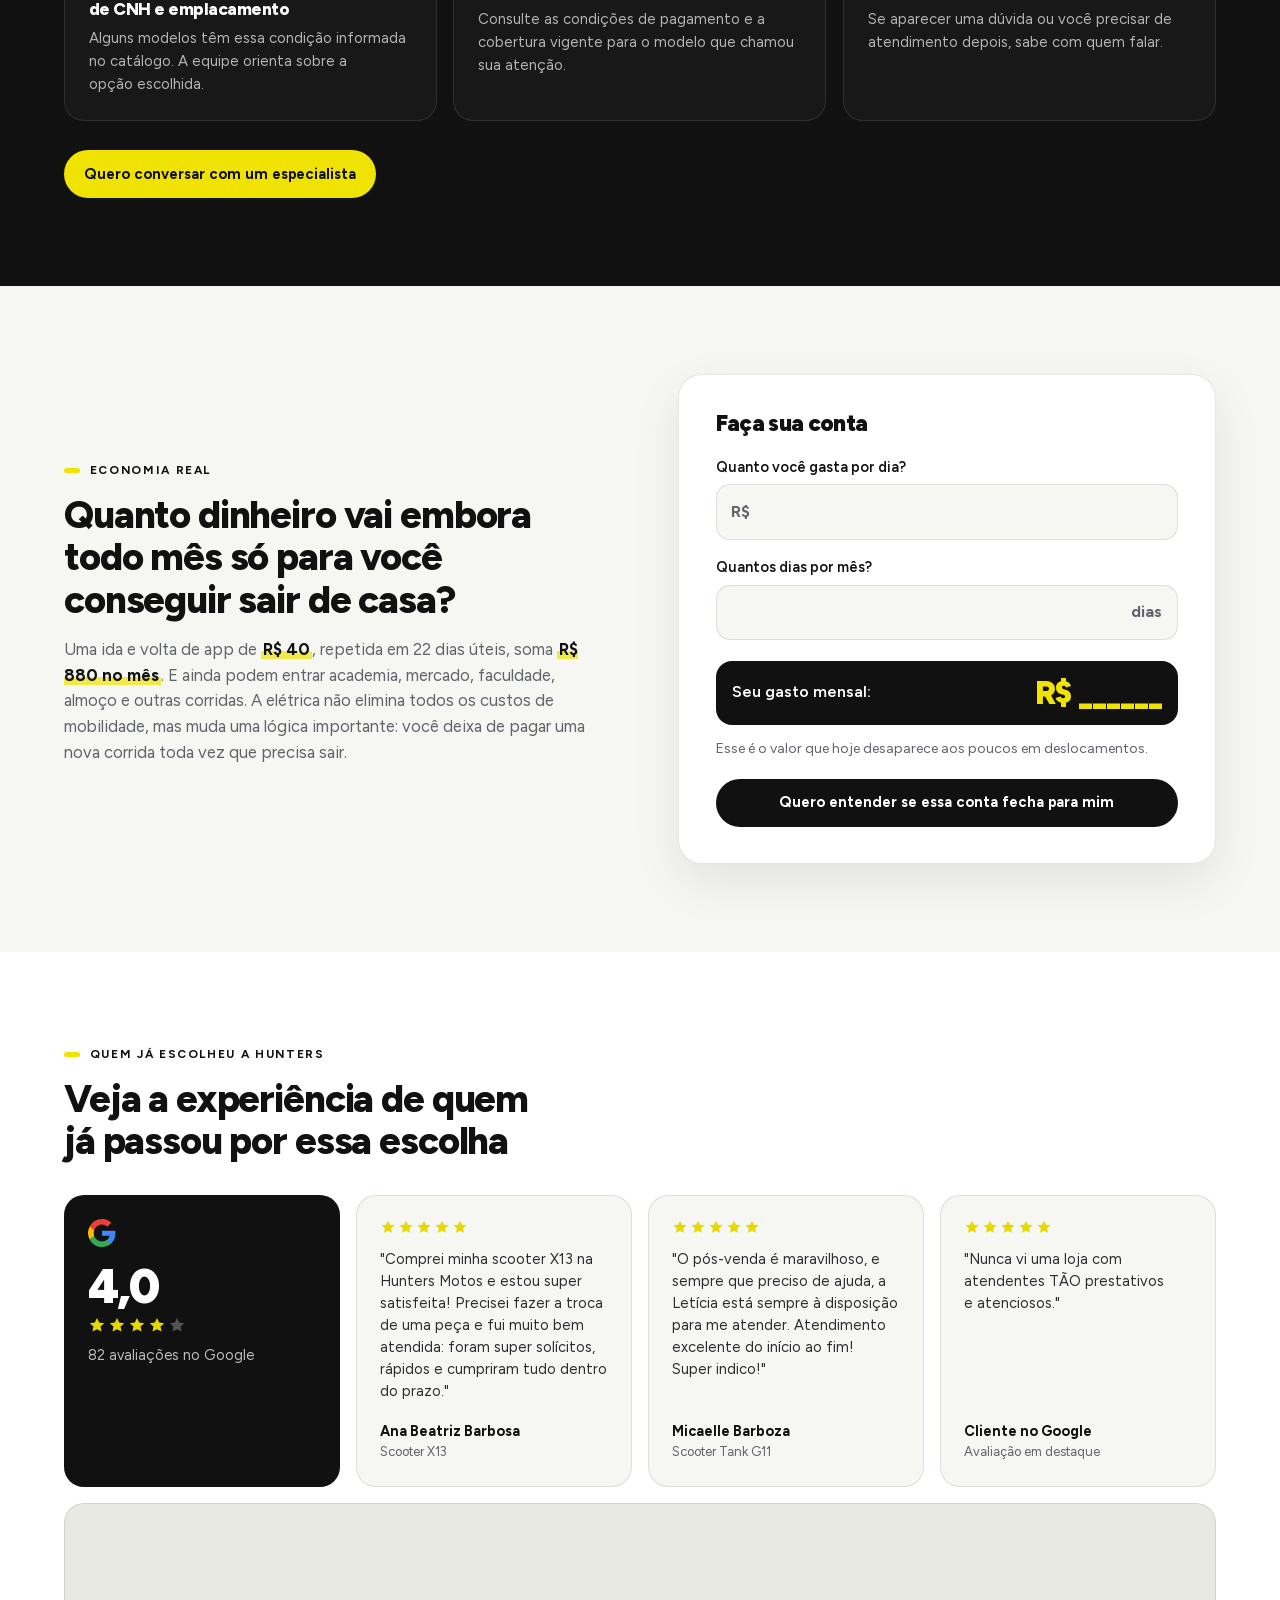
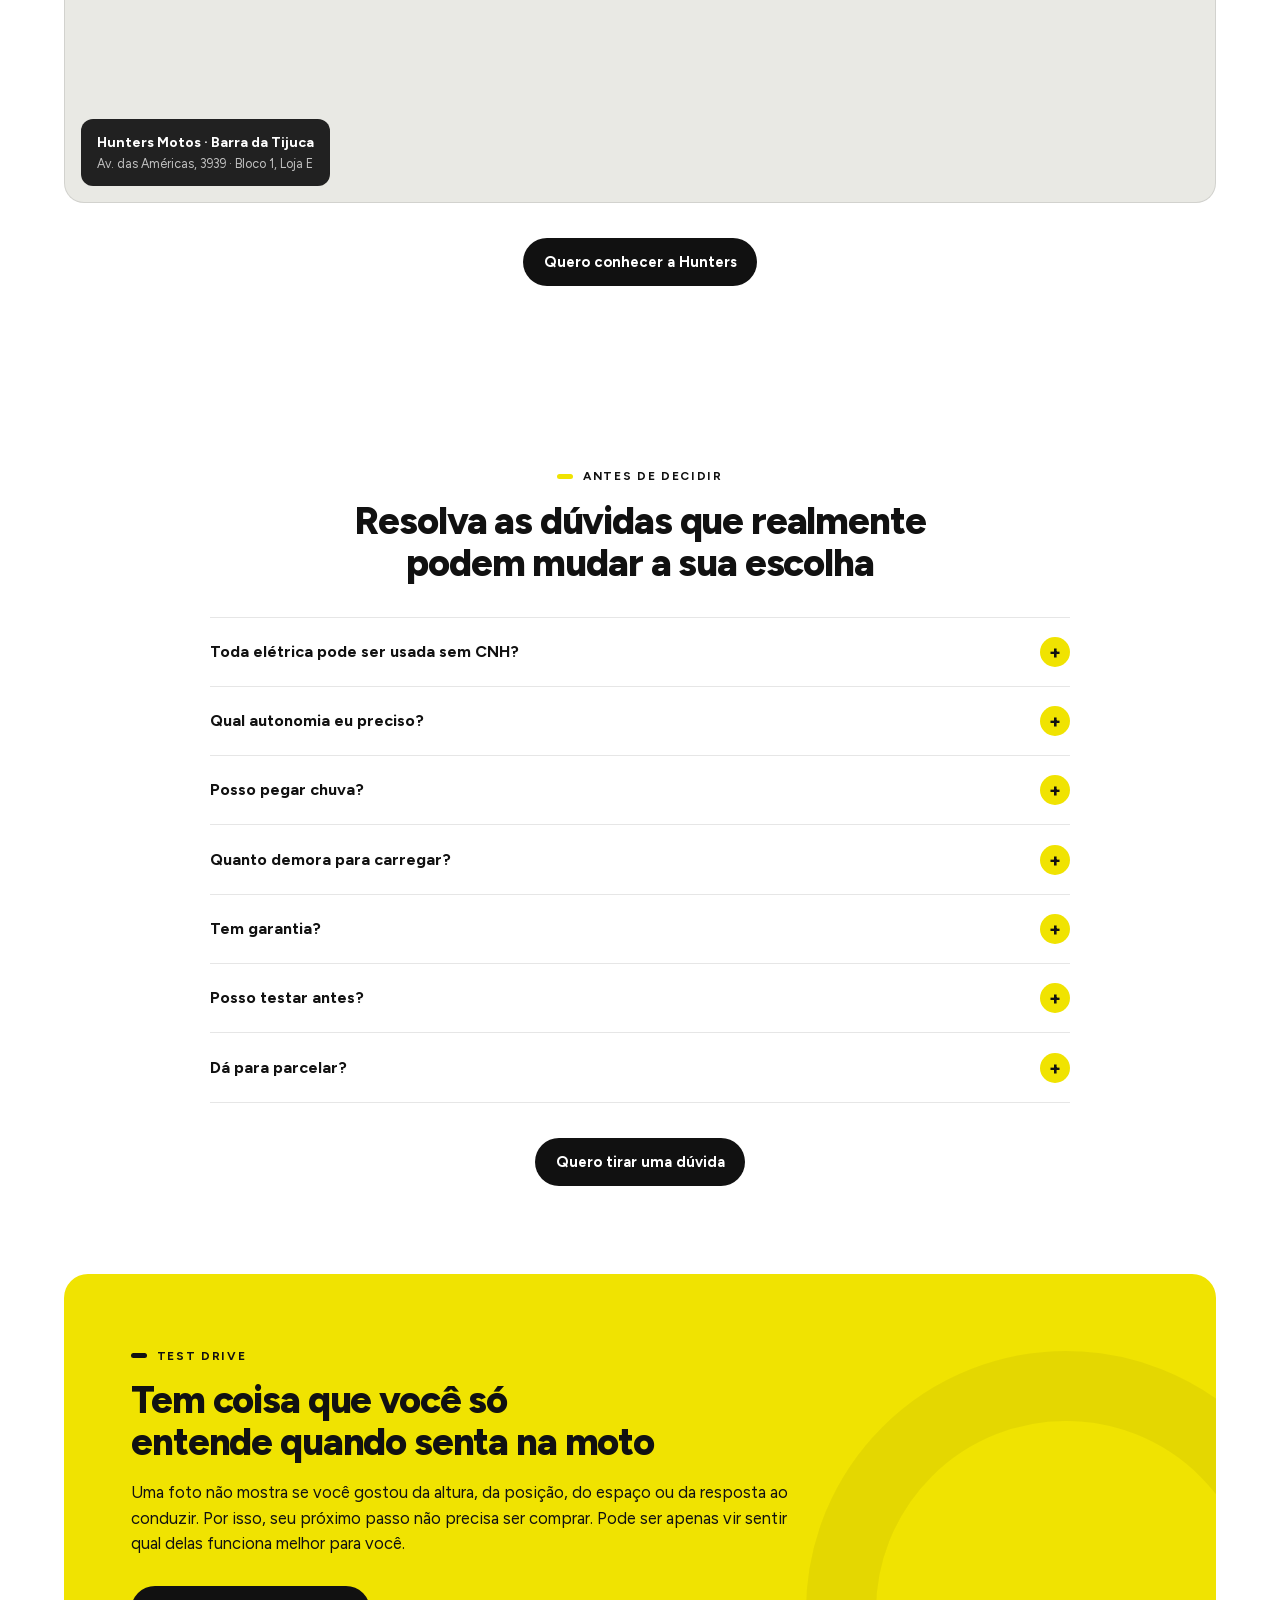
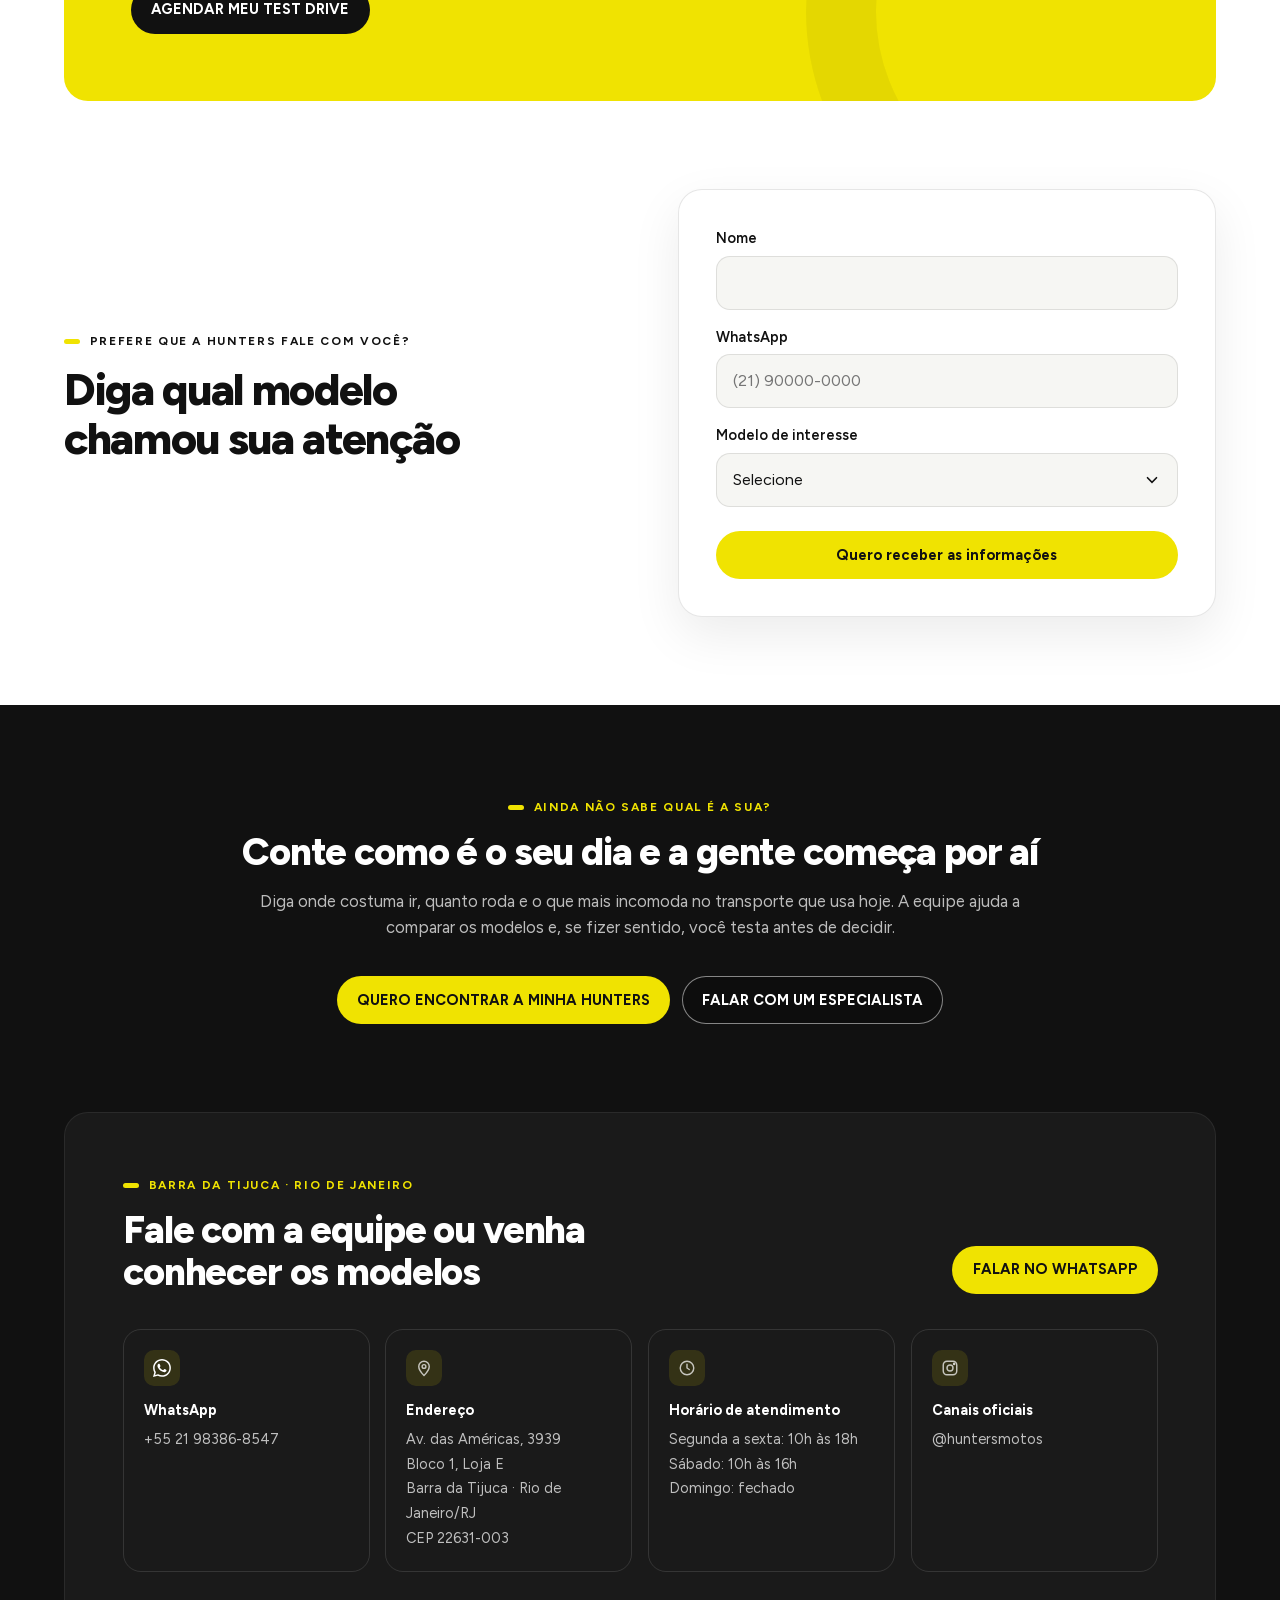
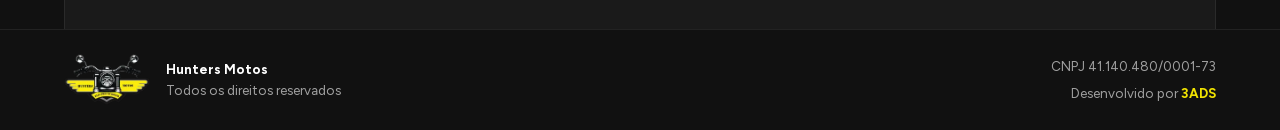
==== commit 86c8afdd: "Show only three Black Friday models" ====
--- a/black-friday/index.html
+++ b/black-friday/index.html
@@ -10,8 +10,8 @@
     'https://www.googletagmanager.com/gtm.js?id='+i+dl;f.parentNode.insertBefore(j,f);
     })(window,document,'script','dataLayer','GTM-PKMM67CF');
   </script>
-  <title>Black Friday Hunters Motos | Scooters e bikes elétricas</title>
-  <meta name="description" content="Black Friday da Hunters Motos na Barra da Tijuca. Compare scooters, bikes e triciclo elétricos e agende seu test drive.">
+  <title>Black Friday Hunters Motos | Scooters e triciclo elétrico</title>
+  <meta name="description" content="Black Friday da Hunters Motos na Barra da Tijuca. Compare X13, Tank e Vezz e agende seu test drive.">
   <meta name="robots" content="index, follow, max-image-preview:large, max-snippet:-1, max-video-preview:-1">
   <meta name="theme-color" content="#111111">
   <meta name="author" content="Hunters Motos">
@@ -22,7 +22,7 @@
   <meta property="og:type" content="website">
   <meta property="og:locale" content="pt_BR">
   <meta property="og:site_name" content="Hunters Motos">
-  <meta property="og:title" content="Black Friday Hunters Motos | Scooters e bikes elétricas">
+  <meta property="og:title" content="Black Friday Hunters Motos | Scooters e triciclo elétrico">
   <meta property="og:description" content="Conheça os modelos da Black Friday da Hunters Motos e agende seu test drive na Barra da Tijuca.">
   <meta property="og:url" content="https://produto.huntersmotos.com.br/black-friday/">
   <meta property="og:image" content="https://produto.huntersmotos.com.br/assets/images/hero-hunters.webp">
@@ -30,7 +30,7 @@
   <meta property="og:image:height" content="900">
   <meta property="og:image:alt" content="Scooter elétrica da Hunters Motos na Barra da Tijuca">
   <meta name="twitter:card" content="summary_large_image">
-  <meta name="twitter:title" content="Black Friday Hunters Motos | Scooters e bikes elétricas">
+  <meta name="twitter:title" content="Black Friday Hunters Motos | Scooters e triciclo elétrico">
   <meta name="twitter:description" content="Conheça os modelos da Black Friday da Hunters Motos e agende seu test drive.">
   <meta name="twitter:image" content="https://produto.huntersmotos.com.br/assets/images/hero-hunters.webp">
   <link rel="icon" href="../assets/images/logo-hunters.png" sizes="388x230">
@@ -38,7 +38,7 @@
   <link rel="preload" as="image" href="../assets/images/hero-hunters-1280.webp" media="(min-width: 901px)" fetchpriority="high">
   <link rel="preload" as="font" href="../assets/fonts/Figtree-Variable.woff2" type="font/woff2" crossorigin>
   <link rel="stylesheet" href="../assets/css/styles.min.css?v=20">
-  <link rel="stylesheet" href="../assets/css/black-friday.css?v=6">
+  <link rel="stylesheet" href="../assets/css/black-friday.css?v=8">
   <script type="text/javascript" data-clarity-project="ytlwefl3i7">
     (function(c,l,a,r,i,t,y){
         c[a]=c[a]||function(){(c[a].q=c[a].q||[]).push(arguments)};
@@ -100,7 +100,7 @@
           {"@type":"Question","name":"Toda elétrica pode ser usada sem CNH?","acceptedAnswer":{"@type":"Answer","text":"Não. Isso depende da categoria e das características do veículo. Nos modelos em que o catálogo informa dispensa, confirme com a equipe as condições aplicáveis."}},
           {"@type":"Question","name":"Qual autonomia eu preciso?","acceptedAnswer":{"@type":"Answer","text":"Depende de quanto você roda por dia. Se a sua rotina é curta, talvez você não precise pagar pelo maior número do catálogo."}},
           {"@type":"Question","name":"Posso pegar chuva?","acceptedAnswer":{"@type":"Answer","text":"A resistência varia conforme o modelo. Confira a especificação da opção escolhida."}},
-          {"@type":"Question","name":"Quanto demora para carregar?","acceptedAnswer":{"@type":"Answer","text":"Varia conforme bateria e modelo. O catálogo informa cerca de 6 horas em alguns produtos e de 6 a 8 horas na X11 3000W."}},
+          {"@type":"Question","name":"Quanto demora para carregar?","acceptedAnswer":{"@type":"Answer","text":"Varia conforme bateria e modelo. Consulte a equipe para confirmar o tempo de recarga da opção escolhida."}},
           {"@type":"Question","name":"Tem garantia?","acceptedAnswer":{"@type":"Answer","text":"Sim. Consulte a cobertura e as condições vigentes antes da compra."}},
           {"@type":"Question","name":"Posso testar antes?","acceptedAnswer":{"@type":"Answer","text":"Sim. O test drive pode ser agendado na loja da Barra da Tijuca."}},
           {"@type":"Question","name":"Dá para parcelar?","acceptedAnswer":{"@type":"Answer","text":"Sim. A equipe informa as condições disponíveis para o modelo escolhido."}}
@@ -159,23 +159,11 @@
     <section class="products-section" id="modelos">
       <div class="container"><div class="section-intro">
         <p class="eyebrow">Qual Hunters é para você?</p>
-        <h2>Veja onde você se reconhece antes de comparar potência e preço</h2>
-        <p>Você não precisa chegar sabendo quantos watts quer. Pense em onde costuma ir, quanto roda e o que mais incomoda no transporte que usa hoje.</p>
+        <h2>Compare os três modelos da Black Friday</h2>
+        <p>Veja qual combina com a sua rotina, confira os preços de novembro e conheça cada modelo de perto.</p>
       </div></div>
 
-      <div class="model-row model-row--four">
-        <article class="product-card">
-          <div class="product-media"><img src="../assets/images/products/x11-optimized.webp" alt="Scooter elétrica X11 da Hunters Motos" width="339" height="306" loading="lazy" decoding="async"></div>
-          <div class="product-body">
-            <div class="product-title-row"><h3 class="product-title">X11 1000W</h3><div class="product-price">R$ 9.500</div></div>
-            <p class="product-for">Para quem faz trajetos curtos pela Barra e cansou de pagar app</p>
-            <p class="product-desc">Pensada para vários deslocamentos urbanos entre uma recarga e outra.</p>
-            <ul class="spec-list"><li>Até 40 km de autonomia</li><li>Bateria de 20Ah</li><li>Velocidade de até 32 km/h</li><li>Painel NFC</li><li>Alarme antifurto</li><li>Trava de disco</li><li>Amortecedores reforçados</li><li>Dispensa de CNH e emplacamento informada no catálogo</li></ul>
-            <p class="why"><span class="why-icon" data-icon="store"></span>Teste na Barra e consulte parcelamento e garantia.</p>
-            <a class="btn btn-dark" href="https://spar.3ads.com.br/l/atendimento-hunters-43r8" data-whatsapp data-message="Oi, Hunters! Quero sentir a X11 1000W de perto.">Quero sentir a X11 de perto</a>
-          </div>
-        </article>
-
+      <div class="model-row model-row--black-three">
         <article class="product-card">
           <div class="product-media"><img src="../assets/images/products/x13-optimized.webp" alt="Scooter elétrica X13 da Hunters Motos" width="338" height="240" loading="lazy" decoding="async"></div>
           <div class="product-body">
@@ -184,23 +172,12 @@
             <p class="product-for">Para quem tem vários compromissos antes de voltar para casa</p>
             <p class="product-desc">Resolva mais de um deslocamento no dia sem chamar uma nova corrida a cada parada.</p>
             <ul class="spec-list"><li>Até 40 km de autonomia</li><li>Bateria de lítio de 20Ah</li><li>Capacidade para até 200 kg</li><li>Painel NFC</li><li>Alarme</li><li>Amortecedores reforçados</li><li>Compartimento para segunda bateria</li><li>Dispensa de CNH e emplacamento informada no catálogo</li></ul>
-            <p class="why"><span class="why-icon" data-icon="store"></span>Compare com a X11 e a X14 e sinta qual tamanho funciona melhor.</p>
+            <p class="why"><span class="why-icon" data-icon="store"></span>Conheça a X13 de perto e veja se ela combina com sua rotina.</p>
             <p class="offer-terms">Oferta válida somente em novembro de 2026. Parcelamos em até 21x e cobrimos oferta anunciada. Consulte taxas e condições.</p>
-            <a class="btn btn-dark" href="https://spar.3ads.com.br/l/atendimento-hunters-43r8" data-whatsapp data-message="Oi, Hunters! Quero conhecer a X13 de perto.">Quero conhecer a X13 de perto</a>
+            <a class="btn btn-dark" href="https://spar.3ads.com.br/l/atendimento-hunters-43r8" data-whatsapp data-message="Oi, Hunters! Quero conhecer a X13 de perto.">Consultar a X13</a>
           </div>
         </article>
 
-        <article class="product-card">
-          <div class="product-media"><img src="../assets/images/products/x14-optimized.webp" alt="Scooter elétrica X14 da Hunters Motos" width="332" height="238" loading="lazy" decoding="async"></div>
-          <div class="product-body">
-            <div class="product-title-row"><h3 class="product-title">X14 1000W</h3><div class="product-price">R$ 10.000</div></div>
-            <p class="product-for">Para quem quer usar a elétrica todos os dias</p>
-            <p class="product-desc">Pensada para uso frequente e mais autonomia nos seus&nbsp;deslocamentos.</p>
-            <ul class="spec-list"><li>Até 40 km de autonomia</li><li>Velocidade de até 32 km/h</li><li>Bateria de 20Ah</li><li>Painel NFC</li><li>Amortecedores reforçados</li><li>Sensores de freio</li><li>Alarme</li><li>Compartimento para segunda bateria</li><li>Dispensa de CNH e emplacamento informada no catálogo</li></ul>
-            <p class="why"><span class="why-icon" data-icon="store"></span>Faça test drive e compare ergonomia e condução antes de escolher.</p>
-            <a class="btn btn-dark" href="https://spar.3ads.com.br/l/atendimento-hunters-43r8" data-whatsapp data-message="Oi, Hunters! Quero testar a X14.">Quero testar a X14</a>
-          </div>
-        </article>
         <article class="product-card product-card--promo product-card--tank">
           <div class="product-media"><img src="../assets/images/products/tank-g11-side-black-friday.webp" alt="Scooter elétrica Tank branca vista de lado na Hunters Motos" width="900" height="1200" loading="lazy" decoding="async"></div>
           <div class="product-body">
@@ -214,103 +191,13 @@
             <a class="btn btn-dark" href="https://spar.3ads.com.br/l/atendimento-hunters-43r8" data-whatsapp data-message="Oi, Hunters! Vi a oferta de Black Friday da scooter Tank e quero saber as condições.">Consultar a Tank</a>
           </div>
         </article>
-      </div>
-
-      <!-- Maior desempenho -->
-      <div class="container group-head"><h2>Scooters de maior desempenho</h2><p>Para quem procura outra faixa de potência e velocidade</p></div>
-      <div class="model-row model-row--two">
-        <article class="product-card">
-          <div class="product-media"><img src="../assets/images/products/x11-optimized.webp" alt="Scooter elétrica X11 3000W da Hunters Motos" width="339" height="306" loading="lazy" decoding="async"></div>
-          <div class="product-body">
-            <div class="product-title-row"><h3 class="product-title">X11 3000W</h3><div class="product-price">R$ 11.000</div></div>
-            <p class="product-for">Para quem roda mais e quer mais desempenho</p>
-            <p class="product-desc">Mais margem para trajetos maiores e uma resposta mais forte na condução.</p>
-            <ul class="spec-list"><li>Até 55 km de autonomia</li><li>Velocidade de até 70 km/h</li><li>Bateria de lítio de 25Ah / 60V</li><li>Sistema de ré</li><li>Painel NFC</li><li>Bluetooth</li><li>Alarme com bloqueio</li><li>Indicação de proteção IP65</li><li>Compartimento para segunda bateria</li></ul>
-            <p class="why"><span class="why-icon" data-icon="store"></span>Teste lado a lado com a X11 1000W e veja qual combina com você.</p>
-            <a class="btn btn-dark" href="https://spar.3ads.com.br/l/atendimento-hunters-43r8" data-whatsapp data-message="Oi, Hunters! Quero testar a X11 3000W.">Quero testar a X11 3000W</a>
-          </div>
-        </article>
-
-        <article class="product-card">
-          <div class="product-media"><img class="product-image--x9" src="../assets/images/products/x9-700.webp" srcset="../assets/images/products/x9-700.webp 700w, ../assets/images/products/x9.webp 1400w" sizes="(min-width: 901px) 45vw, 80vw" alt="Scooter elétrica X9 1500W da Hunters Motos" width="700" height="391" loading="lazy" decoding="async"></div>
-          <div class="product-body">
-            <div class="product-title-row"><h3 class="product-title">X9 1500W</h3><div class="product-price">R$ 8.000</div></div>
-            <p class="product-for">Para quem roda menos, mas quer mais força</p>
-            <p class="product-desc">Mais força para trajetos curtos, sem pagar por autonomia que você não vai usar.</p>
-            <ul class="spec-list"><li>Motor de 1500W</li><li>Até 25 km de autonomia</li><li>Velocidade de até 35 km/h</li><li>Três níveis de velocidade</li><li>Bluetooth</li><li>Painel NFC</li><li>Trava de disco</li></ul>
-            <p class="why"><span class="why-icon" data-icon="store"></span>Conte quanto você roda e descubra se 25 km já resolvem.</p>
-            <a class="btn btn-dark" href="https://spar.3ads.com.br/l/atendimento-hunters-43r8" data-whatsapp data-message="Oi, Hunters! Quero ver se a X9 é para mim.">Quero ver se a X9 é para mim</a>
-          </div>
-        </article>
-      </div>
-
-      <div class="container">
-        <aside class="compare-banner">
-          <div class="compare-copy"><h3>Está entre as duas X11?</h3><p>Mais potência não significa automaticamente uma escolha melhor. Conte onde pretende rodar, com que frequência e o que espera da moto.</p></div>
-          <a class="btn btn-dark" href="https://spar.3ads.com.br/l/atendimento-hunters-43r8" data-whatsapp data-message="Oi, Hunters! Quero comparar as duas X11 (1000W e 3000W).">Quero comparar as duas</a>
-        </aside>
-      </div>
-
-      <!-- Bikes -->
-      <div class="container group-head" id="bikes"><h2>Bikes elétricas</h2><p>Para quem prefere uma solução mais leve para os trajetos do dia</p></div>
-      <div class="model-row">
-        <article class="product-card">
-          <div class="product-media"><img src="../assets/images/products/m16-700.webp" srcset="../assets/images/products/m16-700.webp 700w, ../assets/images/products/m16.webp 1370w" sizes="(min-width: 901px) 30vw, 80vw" alt="Bike elétrica M16 da Hunters Motos" width="700" height="390" loading="lazy" decoding="async"></div>
-          <div class="product-body">
-            <div class="product-title-row"><h3 class="product-title">M16</h3><div class="product-price">R$ 7.500</div></div>
-            <p class="product-for">Para faculdade, trabalho e tarefas perto de casa</p>
-            <p class="product-desc">Para distâncias curtas demais para pagar transporte e longas demais para ir a pé.</p>
-            <ul class="spec-list"><li>Até 32 km de autonomia</li><li>Motor de 600W</li><li>Bateria de lítio de 20Ah</li><li>Cesta dianteira</li><li>Suporte para celular</li><li>Carregador para celular</li></ul>
-            <p class="why"><span class="why-icon" data-icon="store"></span>Compare com uma scooter e veja qual formato combina com seu dia.</p>
-            <a class="btn btn-dark" href="https://spar.3ads.com.br/l/atendimento-hunters-43r8" data-whatsapp data-message="Oi, Hunters! Quero a M16.">Quero a M16</a>
-          </div>
-        </article>
-
-        <article class="product-card">
-          <div class="product-media"><img src="../assets/images/products/t6-700.webp" srcset="../assets/images/products/t6-700.webp 700w, ../assets/images/products/t6.webp 1361w" sizes="(min-width: 901px) 30vw, 80vw" alt="Bike elétrica T6 da Hunters Motos" width="700" height="390" loading="lazy" decoding="async"></div>
-          <div class="product-body">
-            <div class="product-title-row"><h3 class="product-title">T6</h3><div class="product-price">R$ 6.700</div></div>
-            <p class="product-for">Para percursos próximos levando algumas coisas junto</p>
-            <p class="product-desc">Recursos simples que ajudam quando o veículo entra na rotina.</p>
-            <ul class="spec-list"><li>Motor de 500W</li><li>Bateria de lítio de 20Ah</li><li>Capacidade para até 130 kg</li><li>Cesta</li><li>Suporte para celular</li><li>Carregador para celular</li><li>Bluetooth</li><li>Porta-acessórios</li></ul>
-            <p class="why"><span class="why-icon" data-icon="store"></span>Veja o tamanho de perto e tire dúvidas sobre o enquadramento do modelo.</p>
-            <a class="btn btn-dark" href="https://spar.3ads.com.br/l/atendimento-hunters-43r8" data-whatsapp data-message="Oi, Hunters! Quero ver a T6 de perto.">Quero ver a T6 de perto</a>
-          </div>
-        </article>
-
-        <article class="product-card">
-          <div class="product-media"><img src="../assets/images/products/bike-pop-700.webp" srcset="../assets/images/products/bike-pop-700.webp 700w, ../assets/images/products/bike-pop.webp 1363w" sizes="(min-width: 901px) 30vw, 80vw" alt="Bike Pop elétrica da Hunters Motos" width="700" height="391" loading="lazy" decoding="async"></div>
-          <div class="product-body">
-            <div class="product-title-row"><h3 class="product-title">Bike Pop</h3><div class="product-price">R$ 6.000</div></div>
-            <p class="product-for">Para os trajetos repetidos, sem começar pelo modelo mais caro</p>
-            <p class="product-desc">Praticidade para trabalho perto, mercado e pequenas tarefas.</p>
-            <ul class="spec-list"><li>Até 30 km de autonomia</li><li>Motor de 800W</li><li>Velocidade de até 32 km/h</li><li>Cesta embutida</li></ul>
-            <p class="why"><span class="why-icon" data-icon="store"></span>Compare com as outras bikes e não pague por recursos que não vai usar.</p>
-            <a class="btn btn-dark" href="https://spar.3ads.com.br/l/atendimento-hunters-43r8" data-whatsapp data-message="Oi, Hunters! Quero conhecer a Bike Pop.">Quero conhecer a Bike Pop</a>
-          </div>
-        </article>
-      </div>
-
-      <!-- Triciclo -->
-      <div class="container group-head" id="triciclo"><h2>Triciclos elétricos</h2></div>
-      <div class="container triciclo-list">
-        <article class="product-card is-wide">
-          <div class="product-media"><img class="product-image--triciclo" src="../assets/images/products/triciclo-700.webp" srcset="../assets/images/products/triciclo-700.webp 700w, ../assets/images/products/triciclo.webp 1400w" sizes="(min-width: 901px) 45vw, 80vw" alt="Triciclo elétrico 1000W da Hunters Motos" width="700" height="389" loading="lazy" decoding="async"></div>
-          <div class="product-body">
-            <div class="product-title-row"><h3 class="product-title">Triciclo 1000W</h3><div class="product-price">R$ 10.000</div></div>
-            <p class="product-for">Para quem prefere três rodas e precisa de mais espaço</p>
-            <p class="product-desc">Para levar compras, pequenos volumes ou outra pessoa.</p>
-            <ul class="spec-list"><li>Até 40 km de autonomia</li><li>Capacidade para até 200 kg</li><li>Cesta dianteira</li><li>Espaço para até duas pessoas</li><li>Dispensa de CNH e emplacamento informada no catálogo</li></ul>
-            <p class="why"><span class="why-icon" data-icon="store"></span>Sente, veja o espaço e faça um test drive antes de decidir.</p>
-            <a class="btn btn-dark" href="https://spar.3ads.com.br/l/atendimento-hunters-43r8" data-whatsapp data-message="Oi, Hunters! Quero conhecer o triciclo de perto.">Quero conhecer o triciclo de perto</a>
-          </div>
-        </article>
-        <article class="product-card is-wide product-card--promo product-card--vezz">
+
+        <article class="product-card product-card--promo product-card--vezz">
           <div class="product-media"><img src="../assets/images/products/vezz-black-friday.webp" alt="Triciclo elétrico Vezz preto fotografado ao ar livre" width="900" height="1200" loading="lazy" decoding="async"></div>
           <div class="product-body">
             <div class="product-title-row"><h3 class="product-title">Vezz</h3></div>
             <p class="offer-price"><del>De R$ 10.500,00</del><strong>Por R$ 8.000,00</strong><span>à vista</span></p>
-            <p class="product-for">Para quem quer conhecer outra opção de três rodas</p>
+            <p class="product-for">Para quem prefere três rodas e mais espaço</p>
             <p class="product-desc">Veja o espaço e a posição de condução pessoalmente antes de escolher.</p>
             <p class="why"><span class="why-icon" data-icon="store"></span>Visite a loja da Barra e converse com a equipe.</p>
             <p class="offer-terms">Oferta válida somente em novembro de 2026. Parcelamos em até 21x e cobrimos oferta anunciada. Consulte taxas e condições.</p>
@@ -326,7 +213,7 @@
       <div class="service-grid">
         <article class="service-card"><div class="service-icon" data-icon="key"></div><h3>Test drive antes de decidir</h3><p>Altura, posição e sensação de condução não aparecem na ficha técnica. Você pode experimentar antes da compra.</p></article>
         <article class="service-card"><div class="service-icon" data-icon="pin"></div><h3>Loja física na Barra da Tijuca</h3><p>Você conhece o produto pessoalmente e fala com a equipe cara a cara.</p></article>
-        <article class="service-card"><div class="service-icon" data-icon="grid"></div><h3>Modelos para diferentes rotinas</h3><p>Scooters, bikes e triciclo com propostas diferentes. Você não precisa tentar encaixar o seu uso em um único tipo de veículo.</p></article>
+        <article class="service-card"><div class="service-icon" data-icon="grid"></div><h3>Modelos para diferentes rotinas</h3><p>X13, Tank e Vezz atendem a rotinas diferentes. Conheça os três modelos e escolha o que combina com você.</p></article>
         <article class="service-card"><div class="service-icon" data-icon="idcard"></div><h3>Opções com dispensa de CNH e emplacamento</h3><p>Alguns modelos têm essa condição informada no catálogo. A equipe orienta sobre a opção escolhida.</p></article>
         <article class="service-card"><div class="service-icon" data-icon="card"></div><h3>Parcelamento e garantia</h3><p>Consulte as condições de pagamento e a cobertura vigente para o modelo que chamou sua atenção.</p></article>
         <article class="service-card"><div class="service-icon" data-icon="headset"></div><h3>Suporte depois da compra</h3><p>Se aparecer uma dúvida ou você precisar de atendimento depois, sabe com quem falar.</p></article>
@@ -388,7 +275,7 @@
         <details class="faq-item"><summary>Toda elétrica pode ser usada sem CNH?</summary><p>Não. Isso depende da categoria e das características do veículo. Nos modelos em que o catálogo informa dispensa, confirme com a equipe as condições aplicáveis.</p></details>
         <details class="faq-item"><summary>Qual autonomia eu preciso?</summary><p>Depende de quanto você roda por dia. Se a sua rotina é curta, talvez você não precise pagar pelo maior número do catálogo.</p></details>
         <details class="faq-item"><summary>Posso pegar chuva?</summary><p>A resistência varia conforme o modelo. Confira a especificação da opção escolhida.</p></details>
-        <details class="faq-item"><summary>Quanto demora para carregar?</summary><p>Varia conforme bateria e modelo. O catálogo informa cerca de 6 horas em alguns produtos e de 6 a 8 horas na X11 3000W.</p></details>
+        <details class="faq-item"><summary>Quanto demora para carregar?</summary><p>Varia conforme bateria e modelo. Consulte a equipe para confirmar o tempo de recarga da opção escolhida.</p></details>
         <details class="faq-item"><summary>Tem garantia?</summary><p>Sim. Consulte a cobertura e as condições vigentes antes da compra.</p></details>
         <details class="faq-item"><summary>Posso testar antes?</summary><p>Sim. O test drive pode ser agendado na loja da Barra da Tijuca.</p></details>
         <details class="faq-item"><summary>Dá para parcelar?</summary><p>Sim. A equipe informa as condições disponíveis para o modelo escolhido.</p></details>
@@ -412,7 +299,7 @@
         <label class="field"><span>WhatsApp</span><input type="tel" name="whatsapp" autocomplete="tel" inputmode="tel" placeholder="(21) 90000-0000" required></label>
         <label class="field"><span>Modelo de interesse</span><select name="modelo" required>
           <option value="" disabled selected>Selecione</option>
-          <option>Tank</option><option>Vezz</option><option>X11 1000W</option><option>X13 1000W</option><option>X14 1000W</option><option>X11 3000W</option><option>X9 1500W</option><option>M16</option><option>T6</option><option>Bike Pop</option><option>Triciclo 1000W</option>
+          <option>X13 1000W</option><option>Tank 1000W</option><option>Vezz</option>
         </select></label>
         <button class="btn" type="submit">Quero receber as informações</button>
       </form>
--- a/assets/css/black-friday.css
+++ b/assets/css/black-friday.css
@@ -22,7 +22,6 @@
 .skip-link:focus { top: calc(var(--black-friday-banner-height) + 8px); }
 section[id], .group-head[id] { scroll-margin-top: calc(var(--black-friday-banner-height) + 90px); }
 
-.triciclo-list { display: grid; gap: 1.25rem; }
 .product-card--promo .product-title-row { margin-bottom: .3rem; }
 .product-card--tank .product-media img { object-position: center 68%; }
 .product-card--vezz .product-media { aspect-ratio: 1; }
@@ -40,9 +39,26 @@
 .offer-price span { color: #424242; font-size: .9rem; font-weight: 700; }
 .offer-terms { margin: .85rem 0 0; padding-top: .9rem; border-top: 1px solid var(--line); color: #555; font-size: .82rem; line-height: 1.45; }
 
+@media (max-width: 900px) {
+  .products-section .model-row {
+    grid-auto-flow: row;
+    grid-template-columns: minmax(0, 1fr);
+    grid-auto-columns: auto;
+    grid-auto-rows: max-content;
+    overflow: visible;
+    padding-bottom: 0;
+    scroll-snap-type: none;
+  }
+
+  .products-section .product-card .btn { width: 100%; min-height: 72px; }
+}
+
+@media (max-width: 620px) {
+  .products-section .spec-list { grid-template-columns: minmax(0, 1fr); }
+}
+
 @media (min-width: 901px) {
-  .model-row--four { grid-template-columns: repeat(2, minmax(0, 1fr)); }
-  .product-card--vezz.is-wide .product-media { aspect-ratio: auto; min-height: 440px; height: 520px; }
+  .model-row--black-three { grid-template-columns: repeat(3, minmax(0, 1fr)); }
 }
 
 @media (min-width: 621px) {
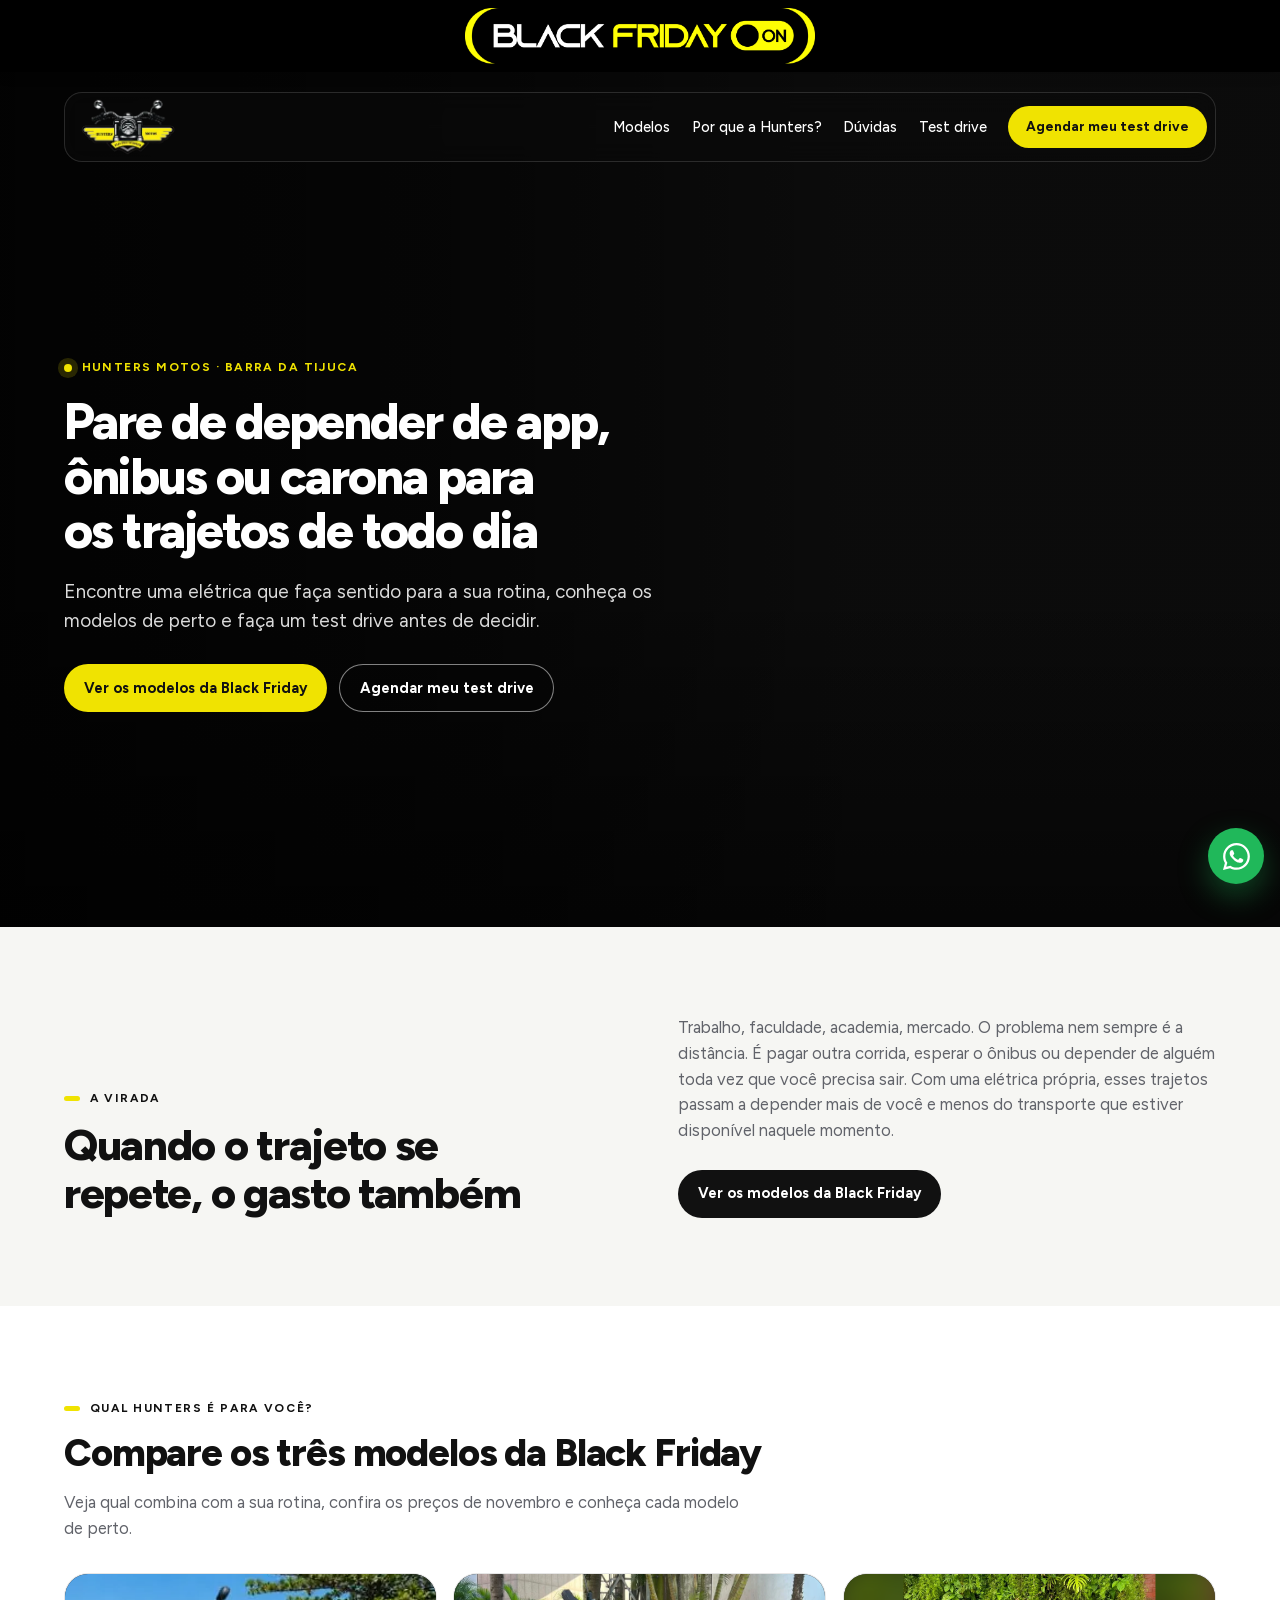
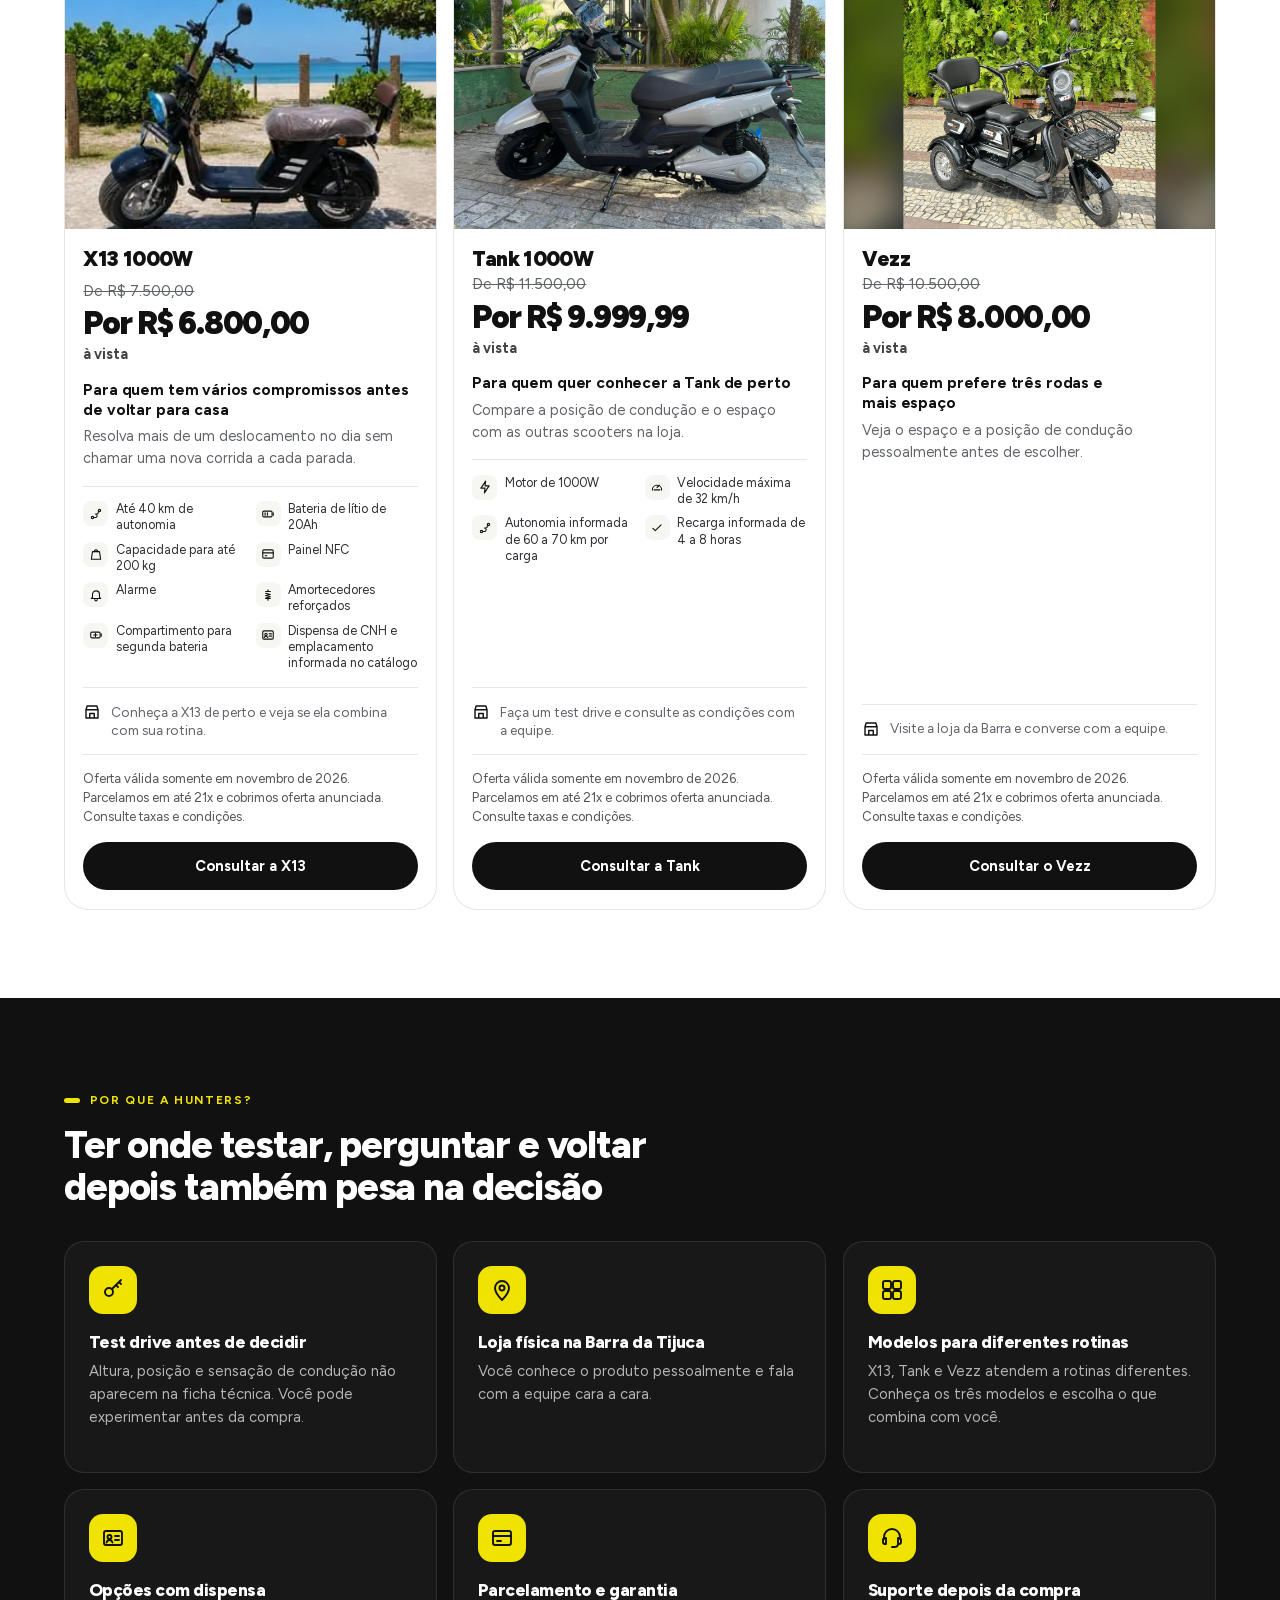
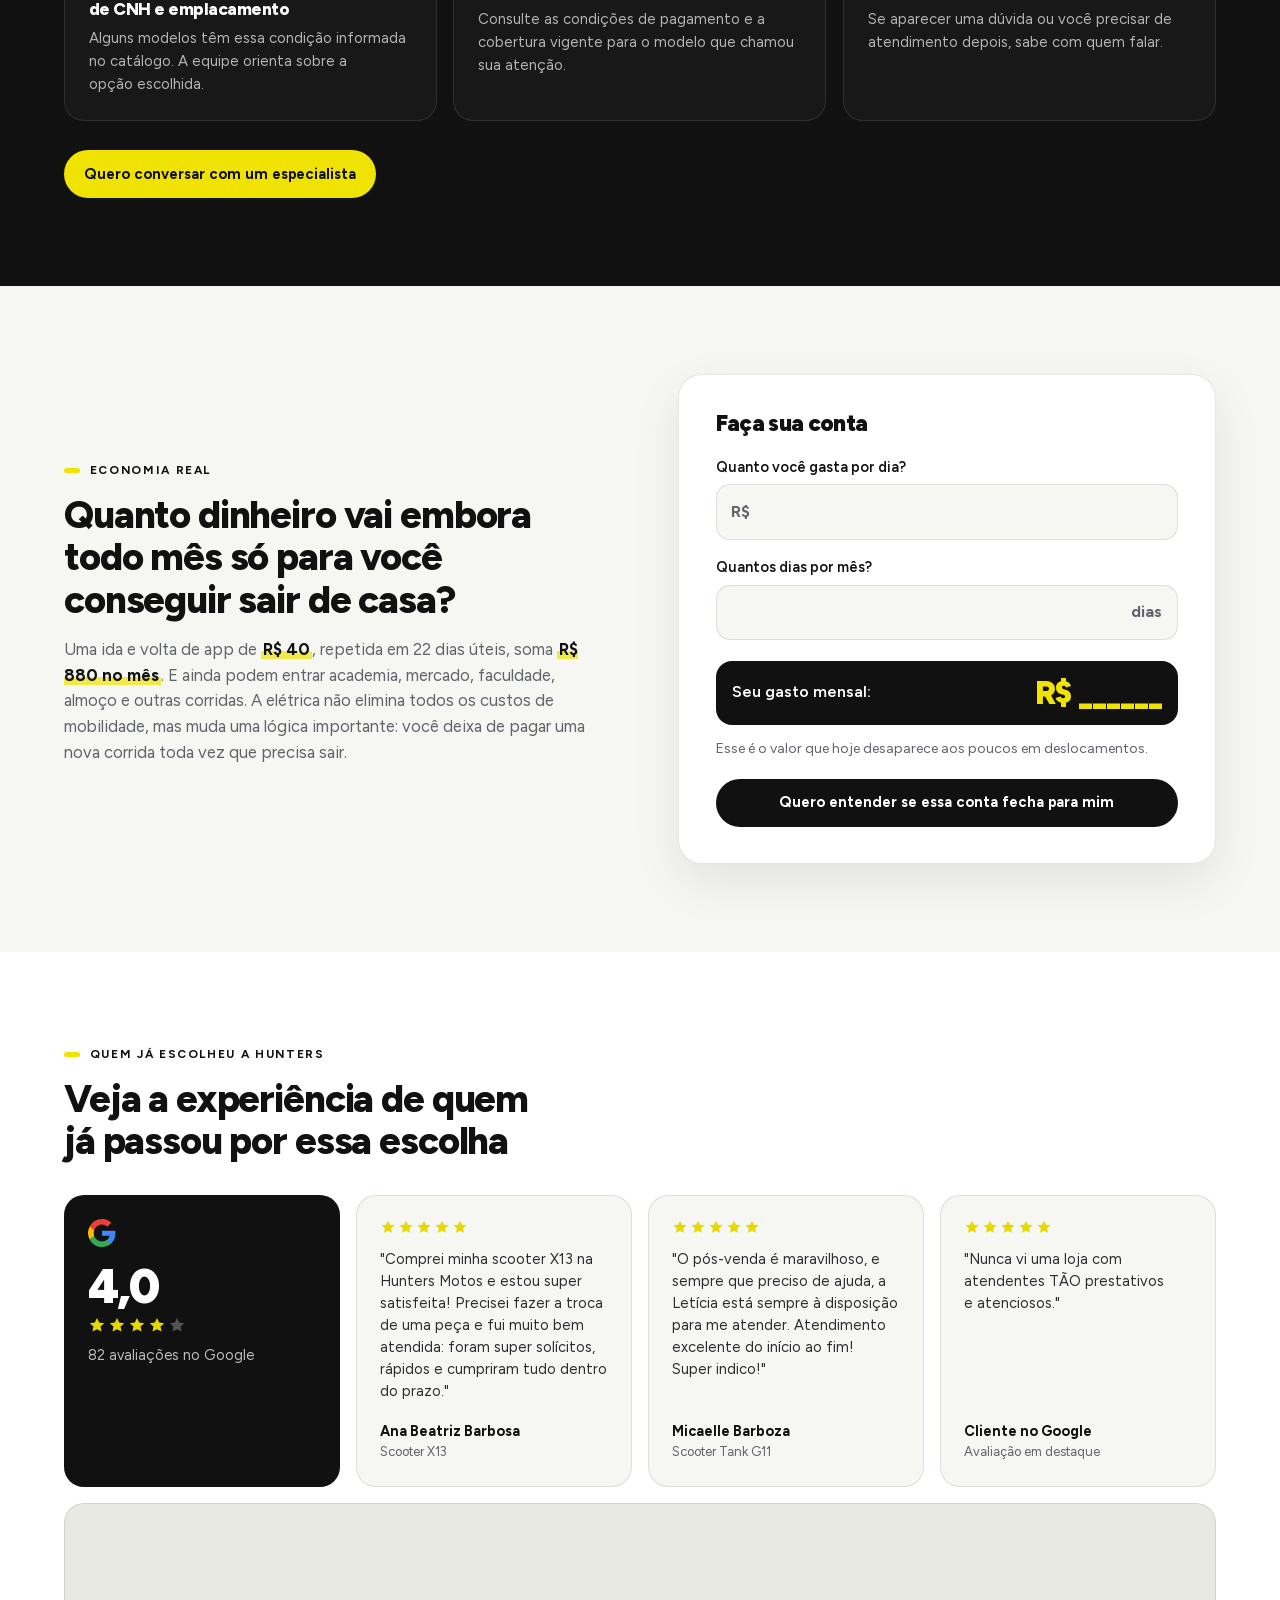
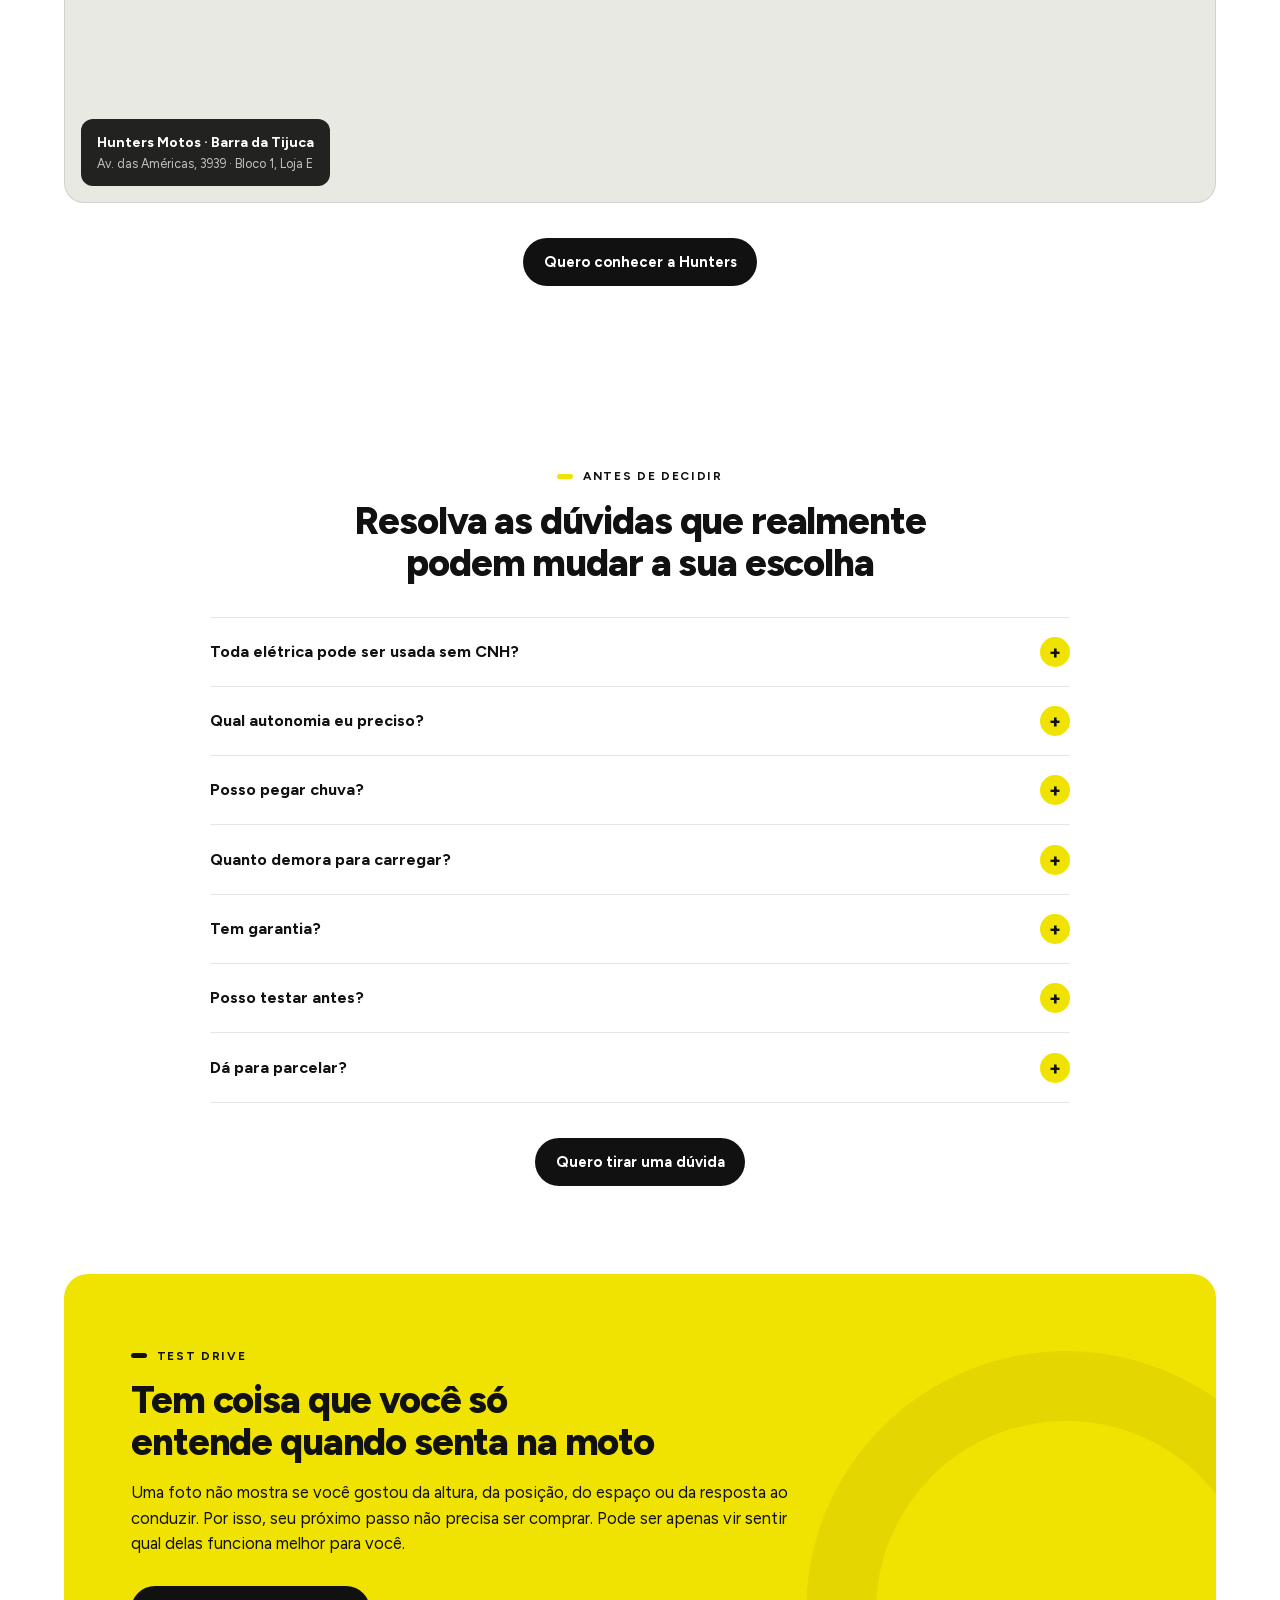
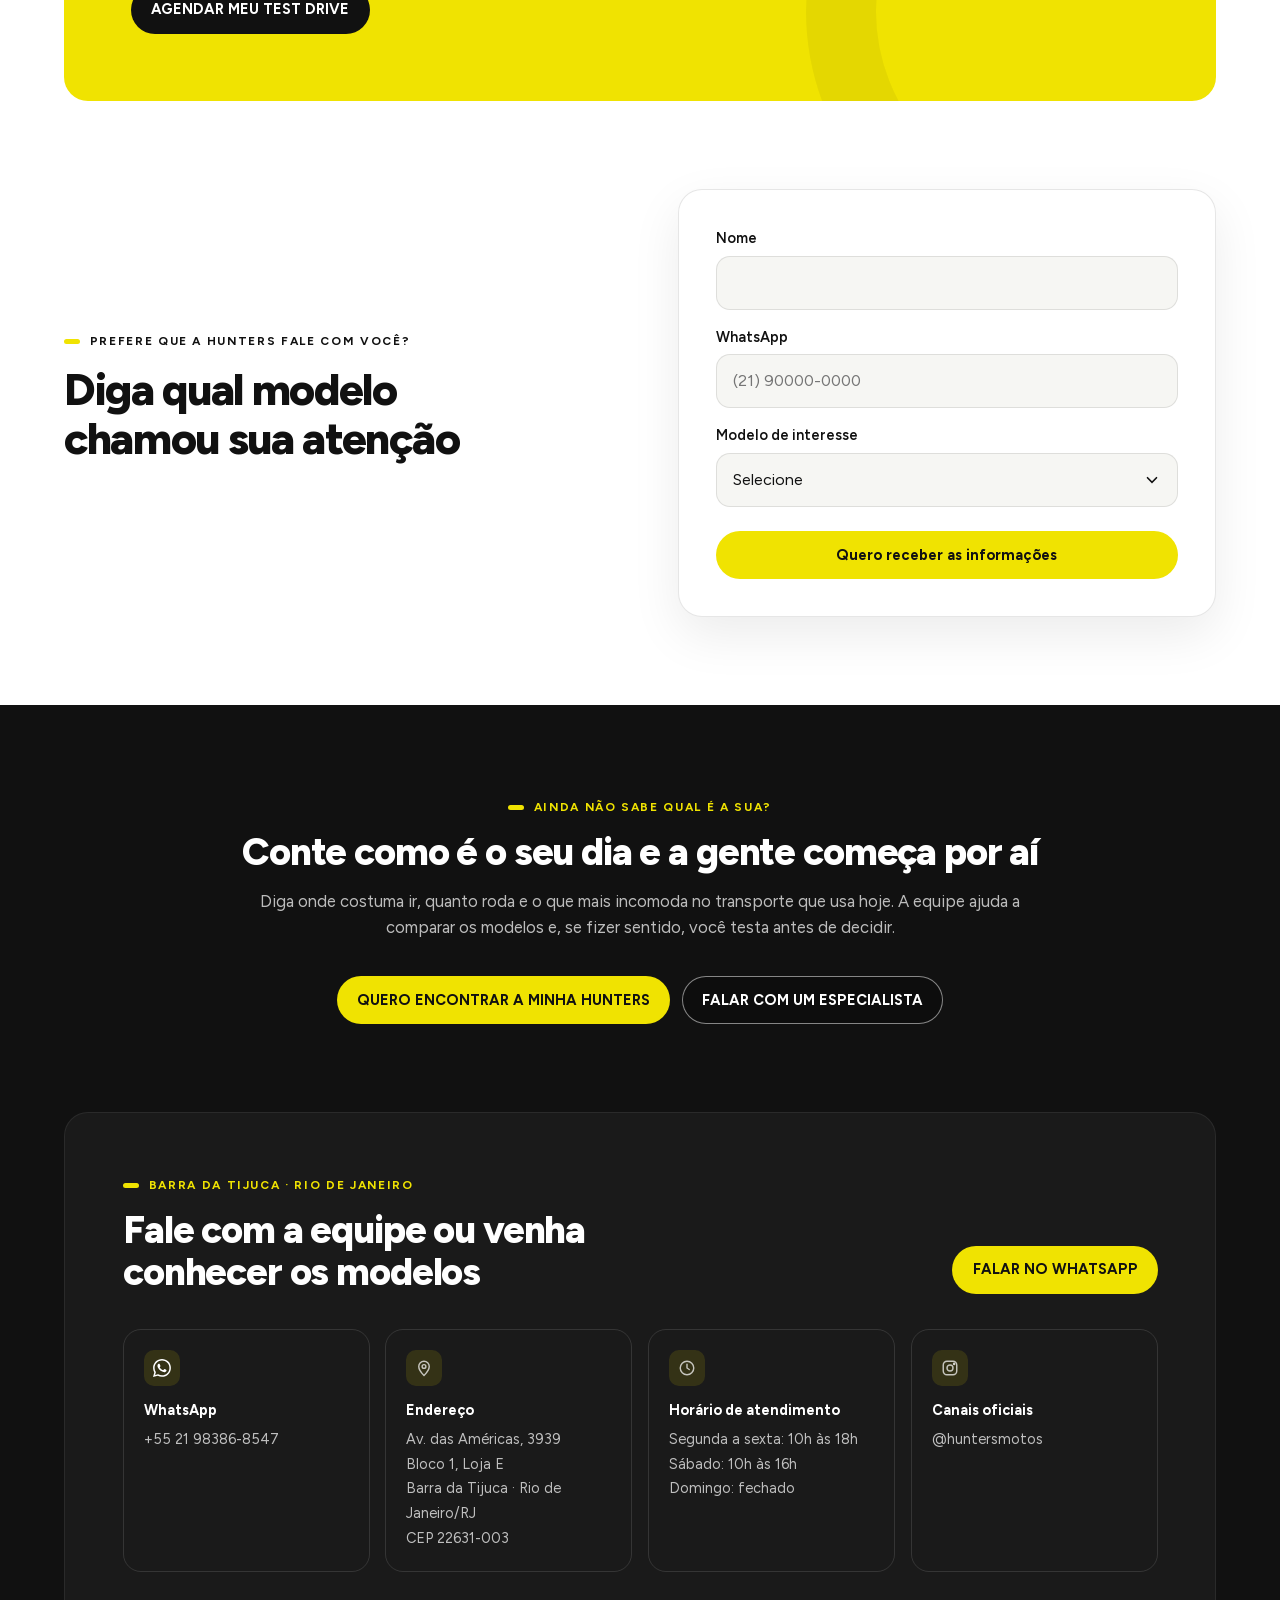
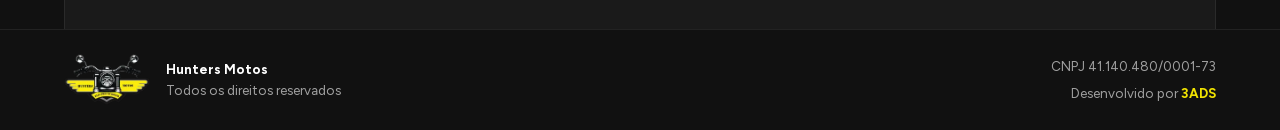
==== commit e9379687: "Align Black Friday product image heights" ====
--- a/black-friday/index.html
+++ b/black-friday/index.html
@@ -38,7 +38,7 @@
   <link rel="preload" as="image" href="../assets/images/hero-hunters-1280.webp" media="(min-width: 901px)" fetchpriority="high">
   <link rel="preload" as="font" href="../assets/fonts/Figtree-Variable.woff2" type="font/woff2" crossorigin>
   <link rel="stylesheet" href="../assets/css/styles.min.css?v=20">
-  <link rel="stylesheet" href="../assets/css/black-friday.css?v=8">
+  <link rel="stylesheet" href="../assets/css/black-friday.css?v=9">
   <script type="text/javascript" data-clarity-project="ytlwefl3i7">
     (function(c,l,a,r,i,t,y){
         c[a]=c[a]||function(){(c[a].q=c[a].q||[]).push(arguments)};
--- a/assets/css/black-friday.css
+++ b/assets/css/black-friday.css
@@ -23,8 +23,8 @@
 section[id], .group-head[id] { scroll-margin-top: calc(var(--black-friday-banner-height) + 90px); }
 
 .product-card--promo .product-title-row { margin-bottom: .3rem; }
+.model-row--black-three .product-media { aspect-ratio: 16 / 11; }
 .product-card--tank .product-media img { object-position: center 68%; }
-.product-card--vezz .product-media { aspect-ratio: 1; }
 .product-card--vezz .product-media::before {
   content: "";
   position: absolute;
@@ -32,7 +32,8 @@
   background: url("../images/products/vezz-black-friday.webp") center / cover;
   filter: blur(14px) brightness(.65);
 }
-.product-card--vezz .product-media img { position: relative; object-fit: contain; }
+.product-card--vezz .product-media img { position: relative; object-fit: contain; transform: scale(1.32); transform-origin: center bottom; }
+.product-card--vezz:hover .product-media img { transform: scale(1.35); }
 .offer-price { display: flex; flex-direction: column; align-items: flex-start; gap: .25rem; margin-bottom: 1rem; line-height: 1.2; }
 .offer-price del { color: #61636a; font-size: .95rem; }
 .offer-price strong { color: #111; font-size: clamp(1.55rem, 2.5vw, 2rem); font-weight: 900; letter-spacing: -.04em; }
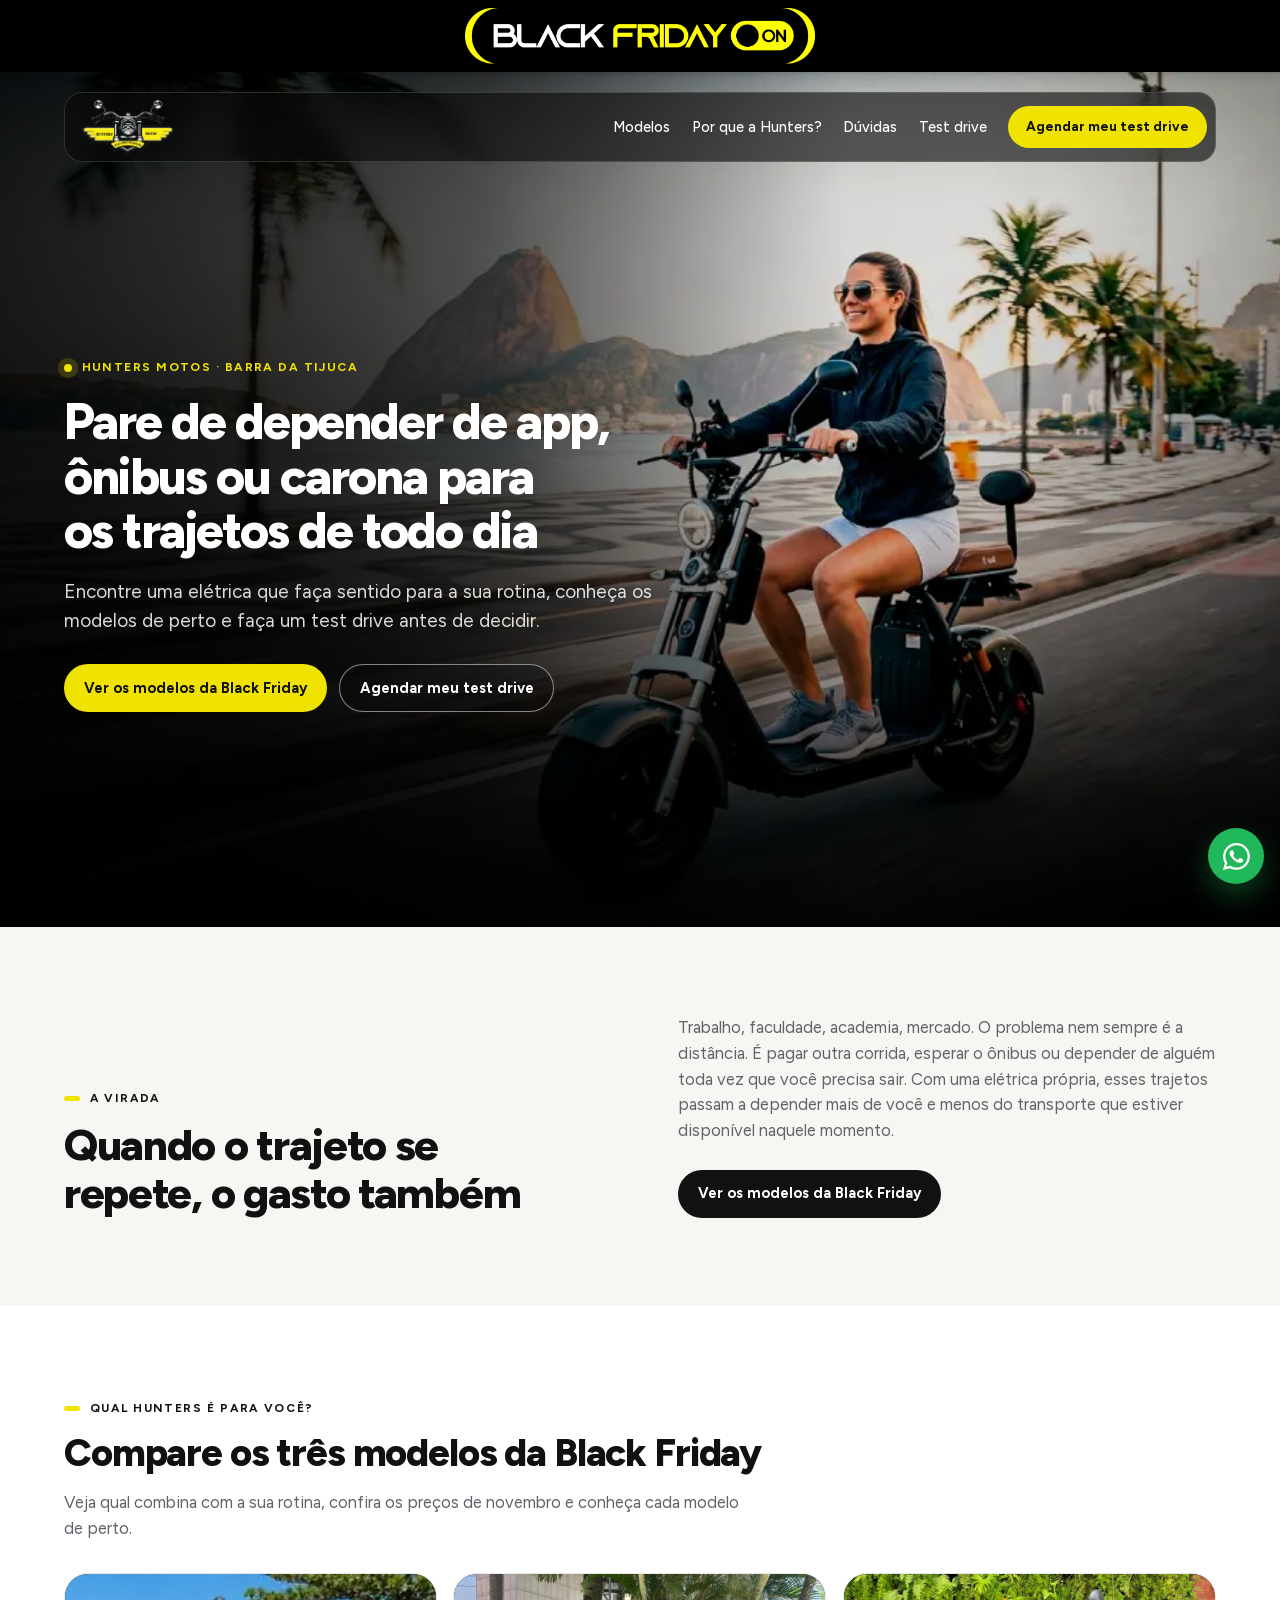
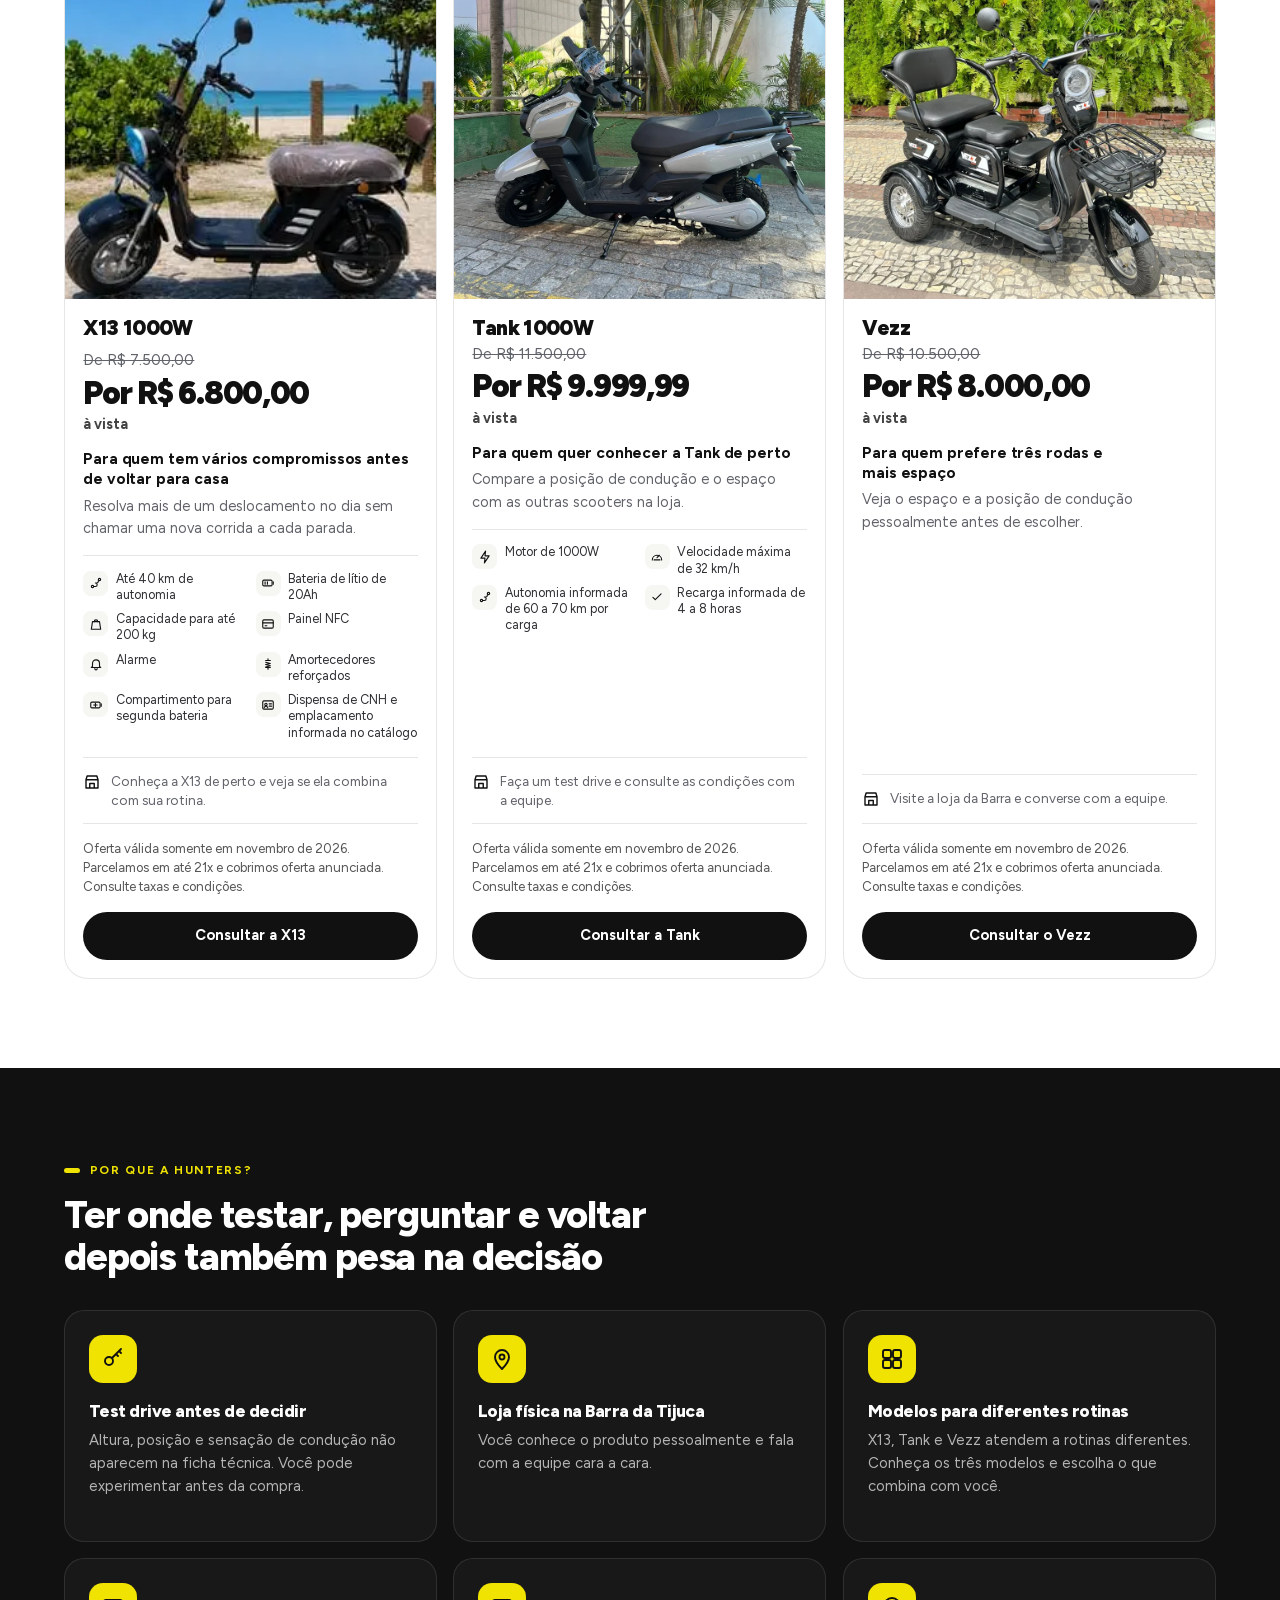
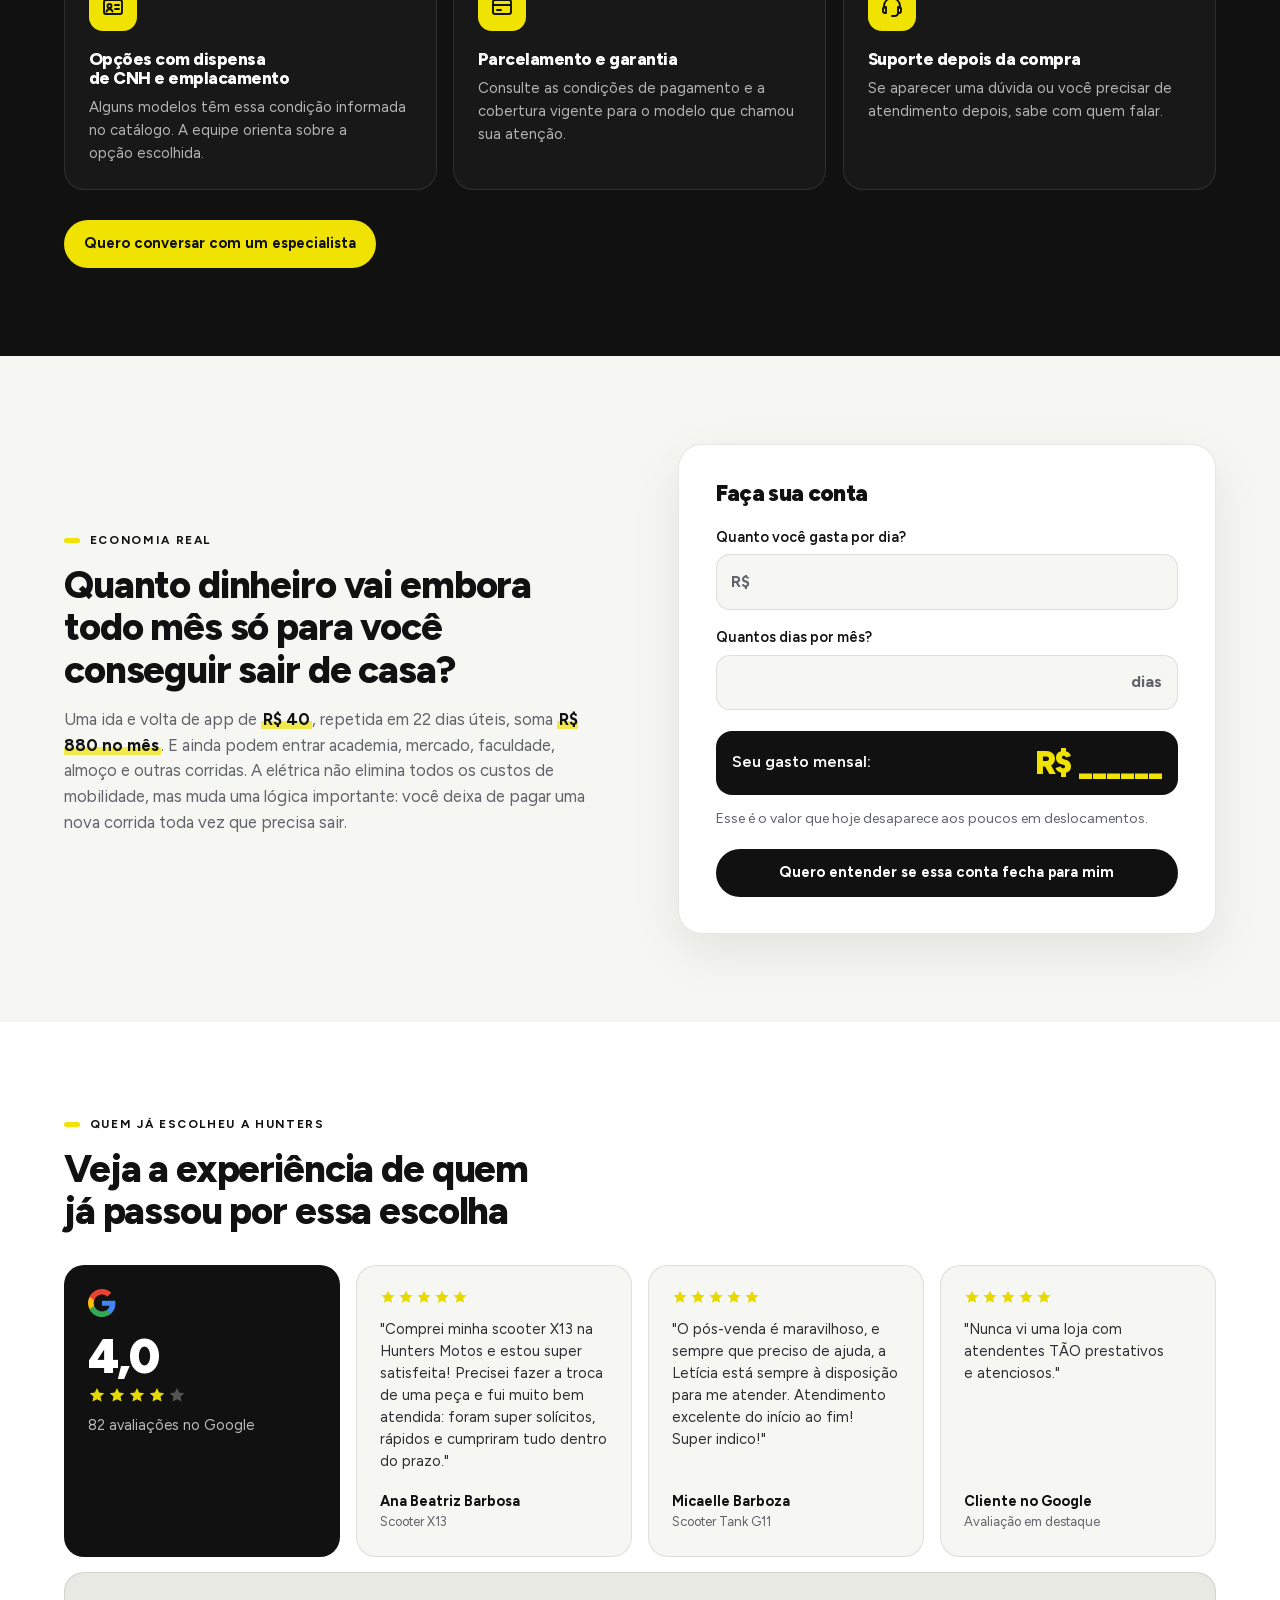
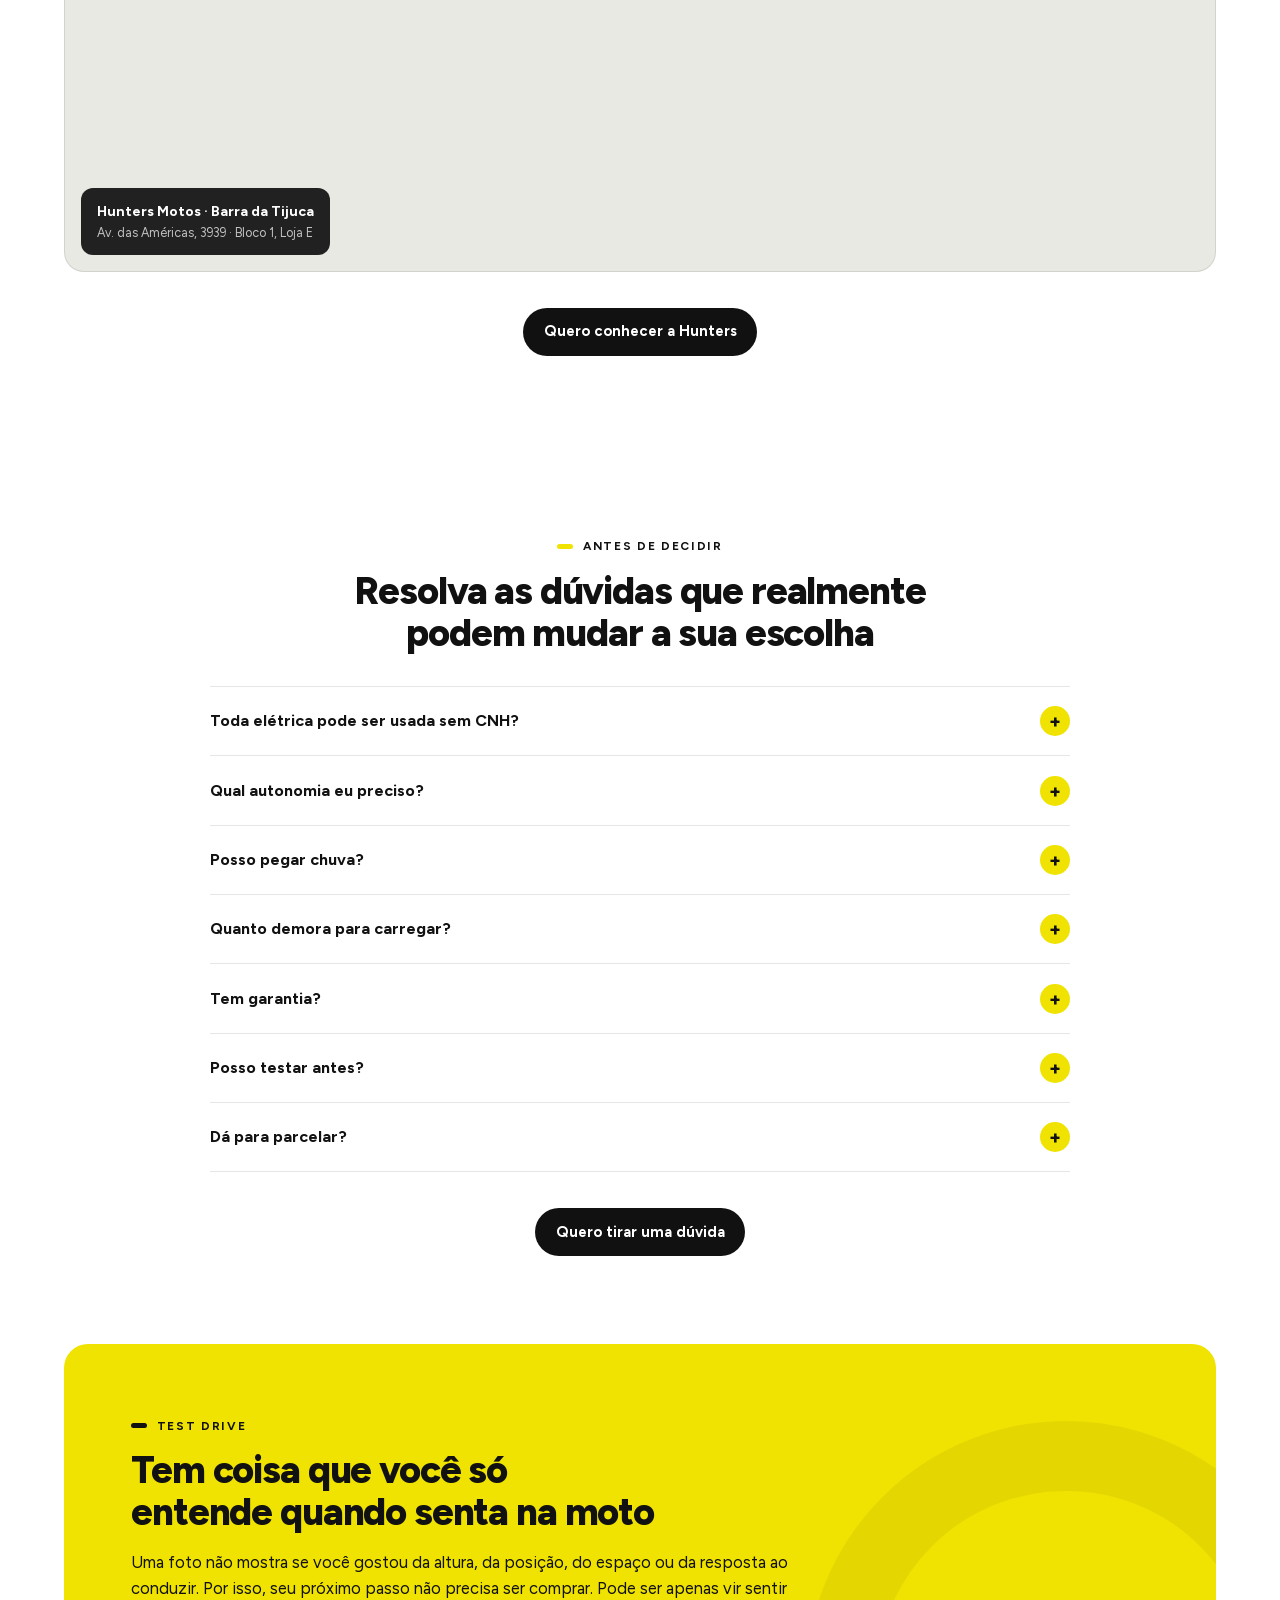
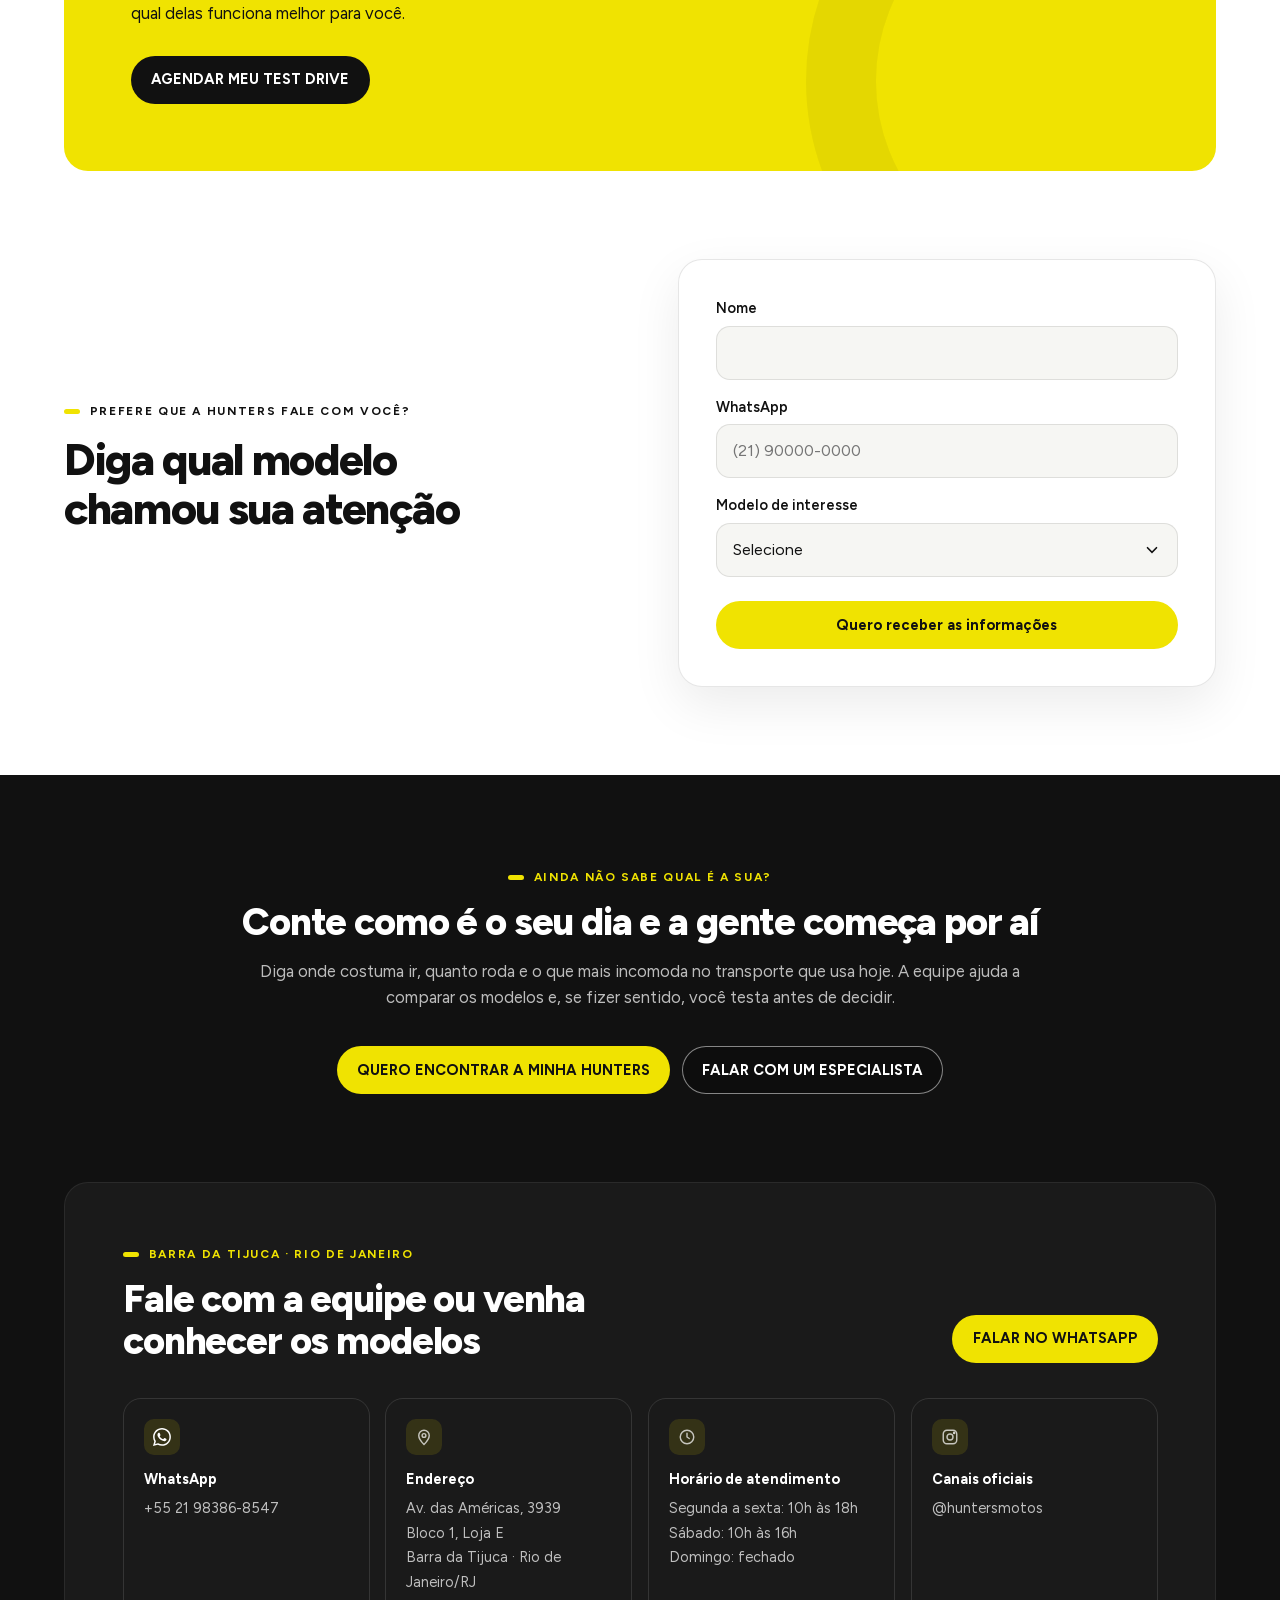
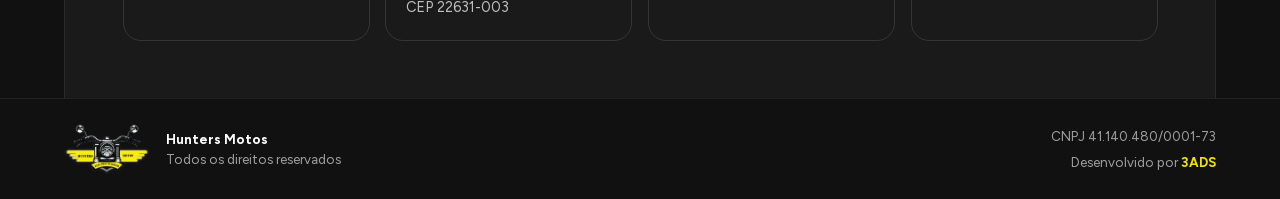
==== commit 96cd3504: "Remove side bands from Vezz product photo" ====
--- a/black-friday/index.html
+++ b/black-friday/index.html
@@ -38,7 +38,7 @@
   <link rel="preload" as="image" href="../assets/images/hero-hunters-1280.webp" media="(min-width: 901px)" fetchpriority="high">
   <link rel="preload" as="font" href="../assets/fonts/Figtree-Variable.woff2" type="font/woff2" crossorigin>
   <link rel="stylesheet" href="../assets/css/styles.min.css?v=20">
-  <link rel="stylesheet" href="../assets/css/black-friday.css?v=9">
+  <link rel="stylesheet" href="../assets/css/black-friday.css?v=11">
   <script type="text/javascript" data-clarity-project="ytlwefl3i7">
     (function(c,l,a,r,i,t,y){
         c[a]=c[a]||function(){(c[a].q=c[a].q||[]).push(arguments)};
--- a/assets/css/black-friday.css
+++ b/assets/css/black-friday.css
@@ -23,17 +23,9 @@
 section[id], .group-head[id] { scroll-margin-top: calc(var(--black-friday-banner-height) + 90px); }
 
 .product-card--promo .product-title-row { margin-bottom: .3rem; }
-.model-row--black-three .product-media { aspect-ratio: 16 / 11; }
+.model-row--black-three .product-media { aspect-ratio: 8 / 7; }
 .product-card--tank .product-media img { object-position: center 68%; }
-.product-card--vezz .product-media::before {
-  content: "";
-  position: absolute;
-  inset: -16px;
-  background: url("../images/products/vezz-black-friday.webp") center / cover;
-  filter: blur(14px) brightness(.65);
-}
-.product-card--vezz .product-media img { position: relative; object-fit: contain; transform: scale(1.32); transform-origin: center bottom; }
-.product-card--vezz:hover .product-media img { transform: scale(1.35); }
+.product-card--vezz .product-media img { object-position: center bottom; }
 .offer-price { display: flex; flex-direction: column; align-items: flex-start; gap: .25rem; margin-bottom: 1rem; line-height: 1.2; }
 .offer-price del { color: #61636a; font-size: .95rem; }
 .offer-price strong { color: #111; font-size: clamp(1.55rem, 2.5vw, 2rem); font-weight: 900; letter-spacing: -.04em; }
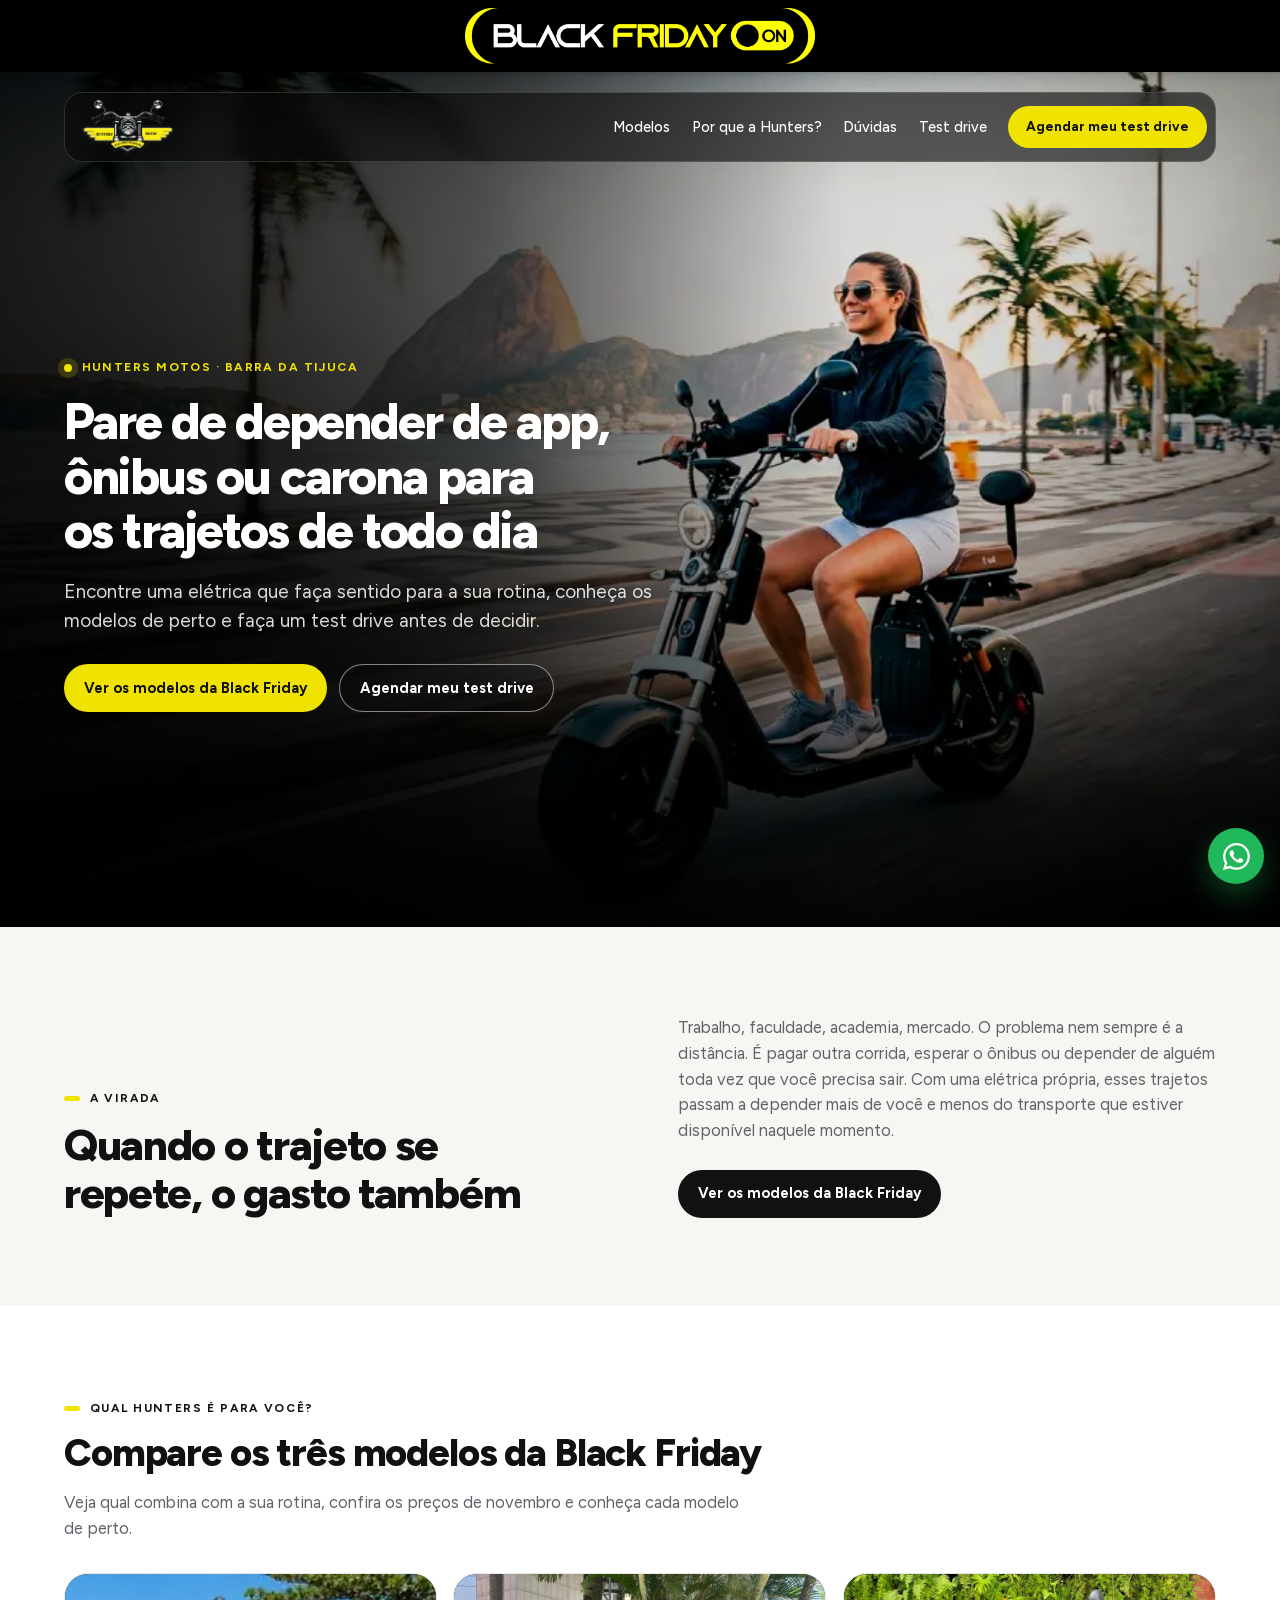
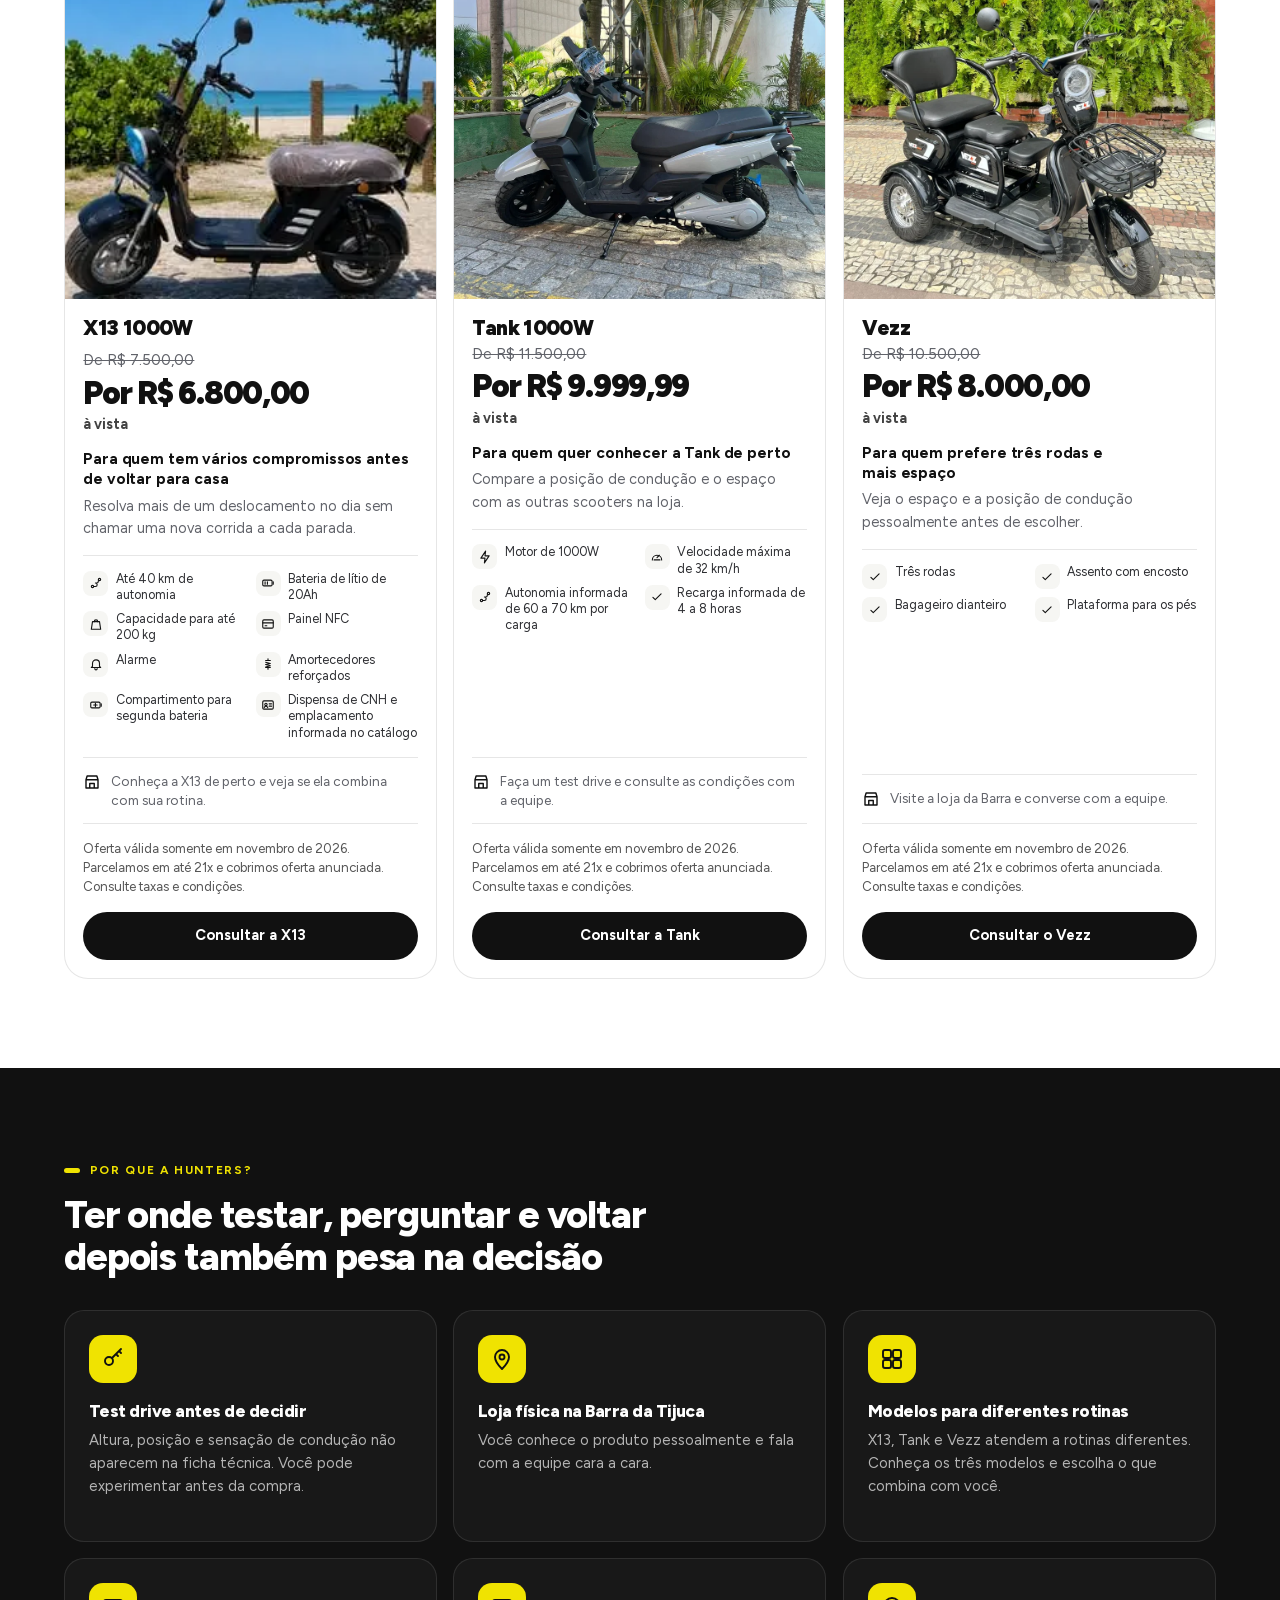
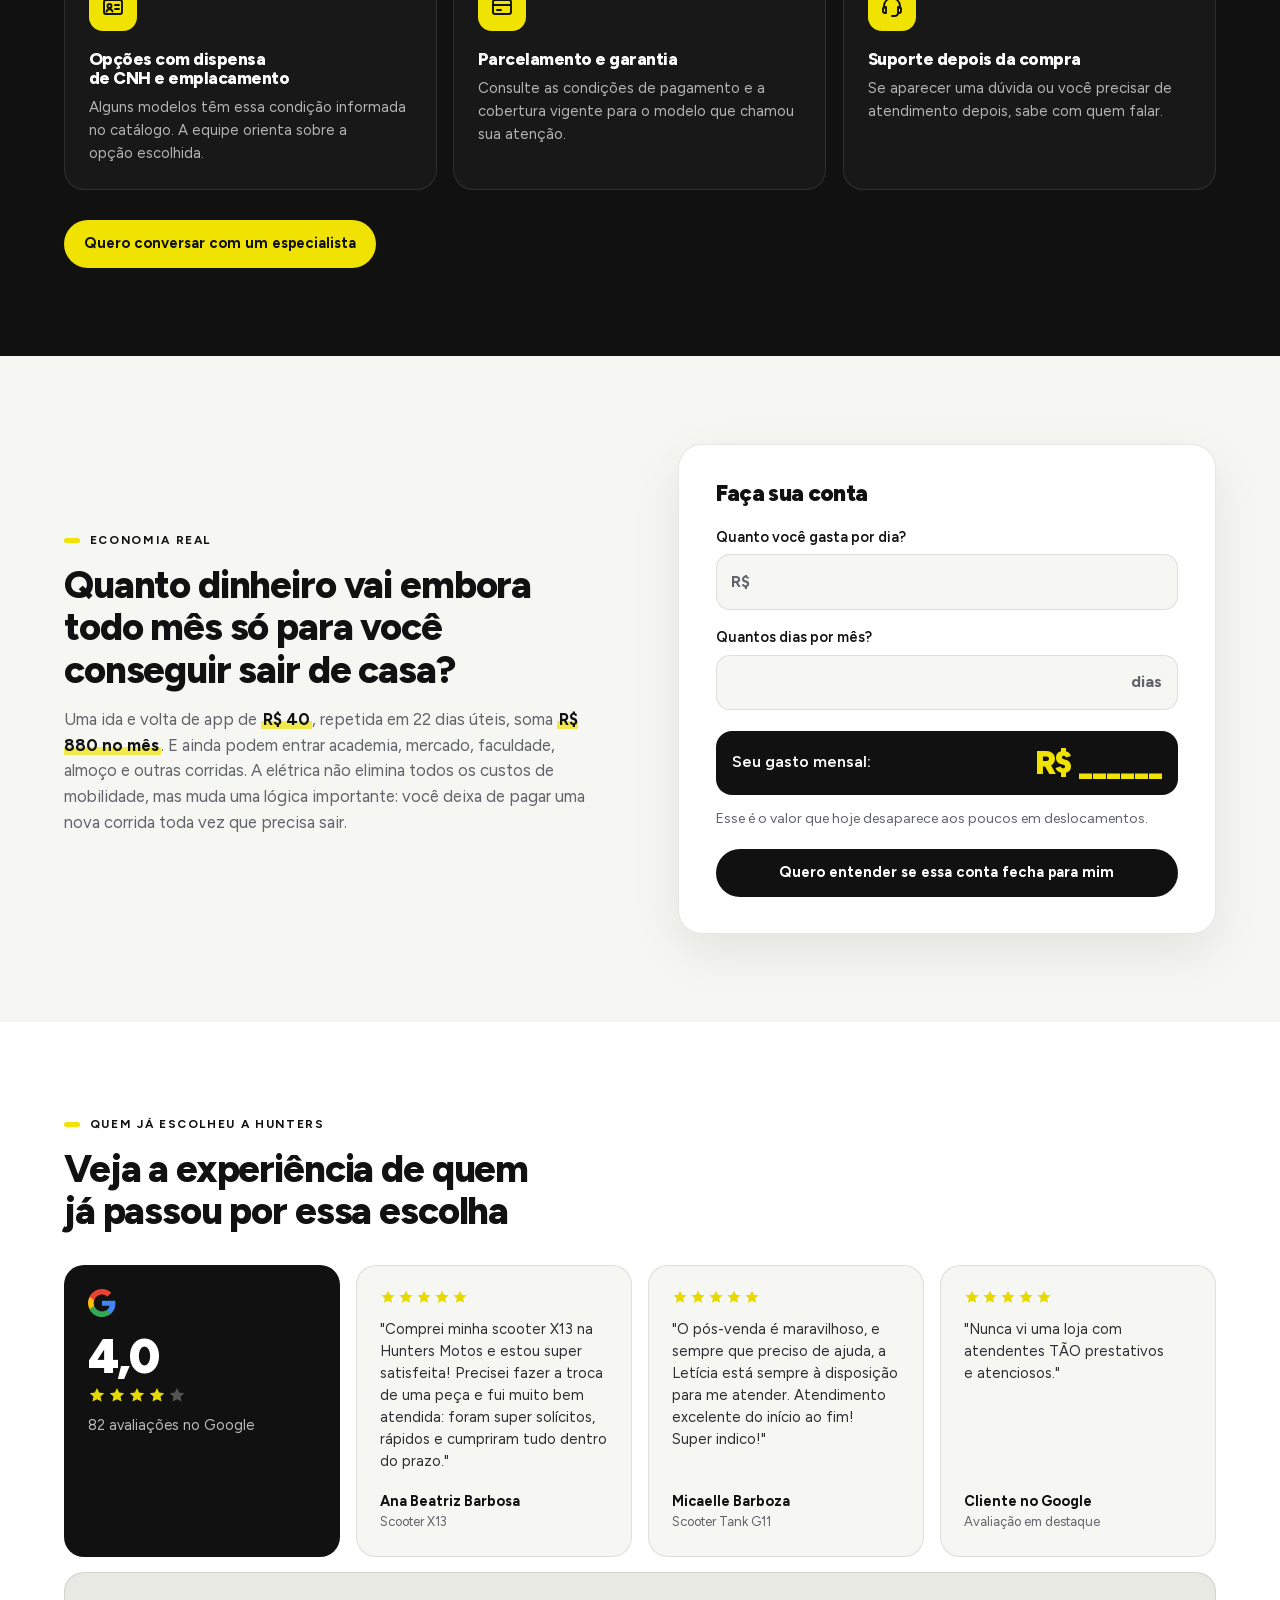
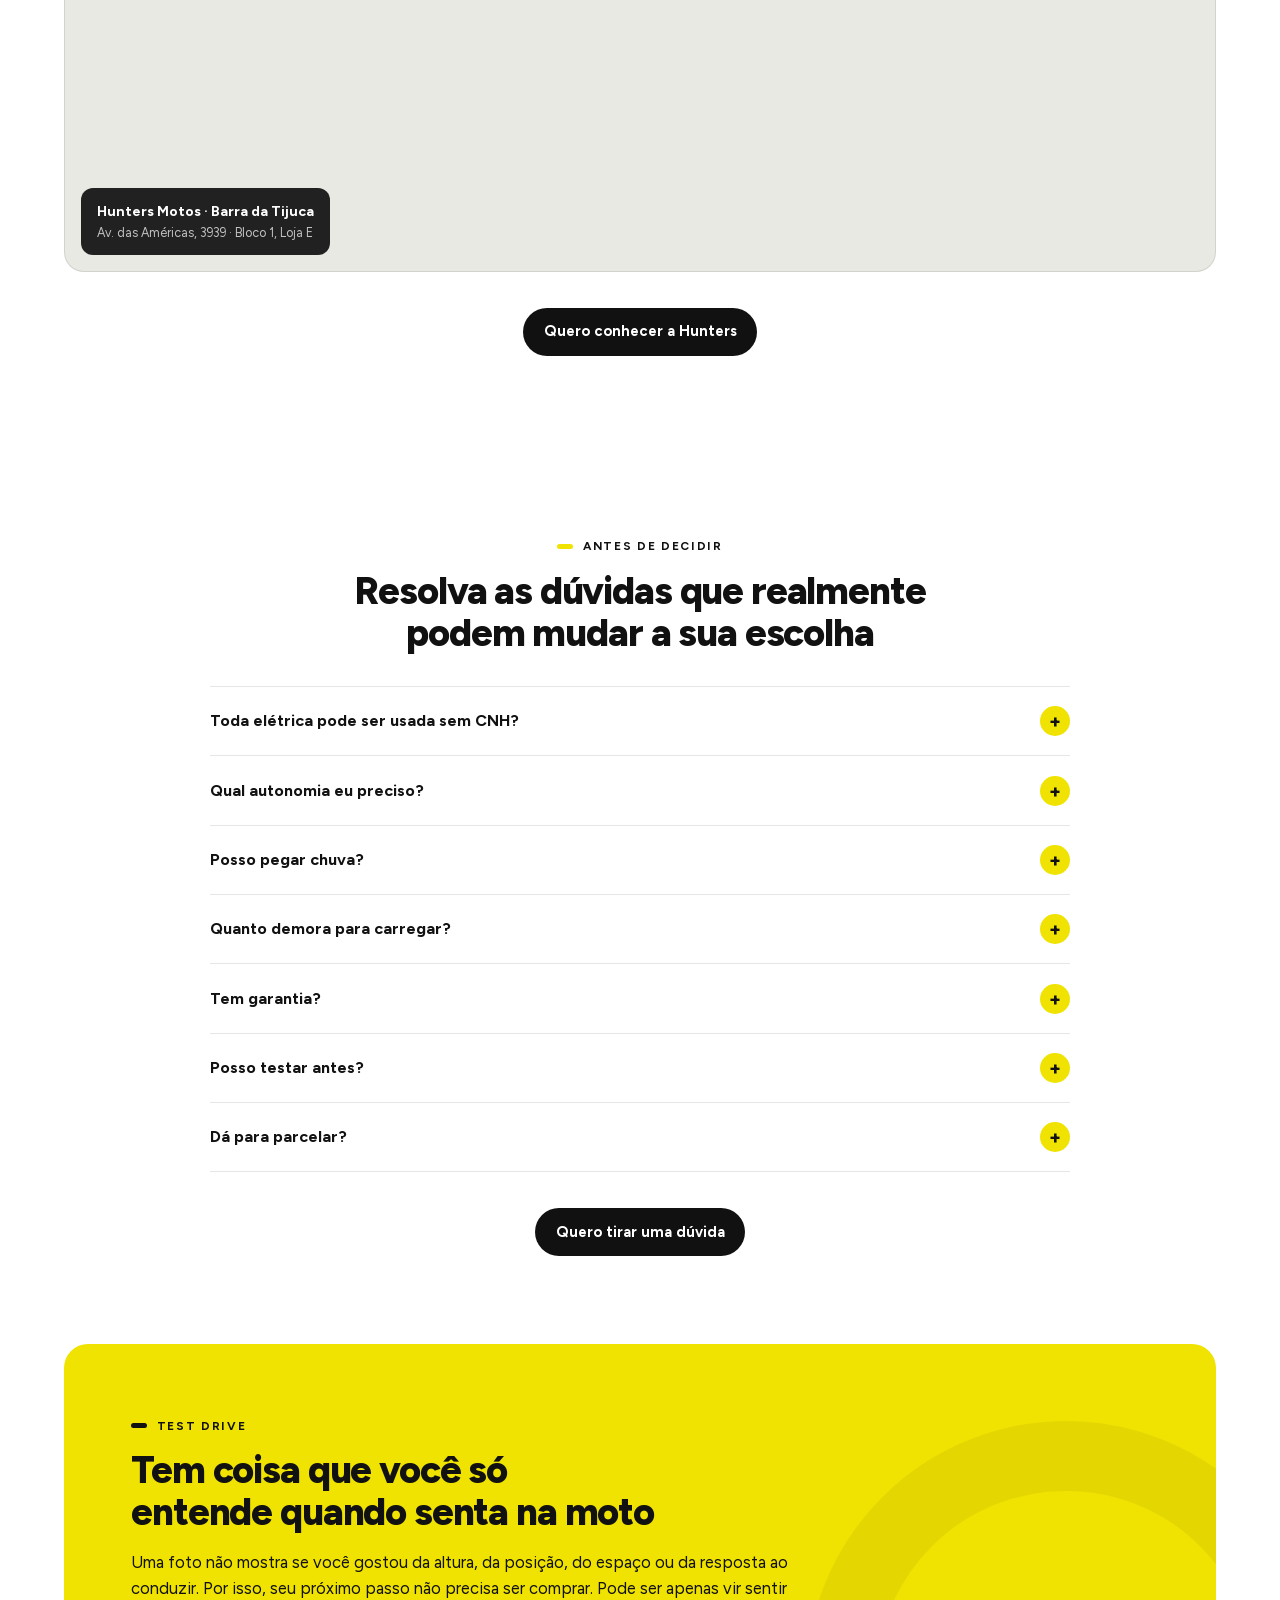
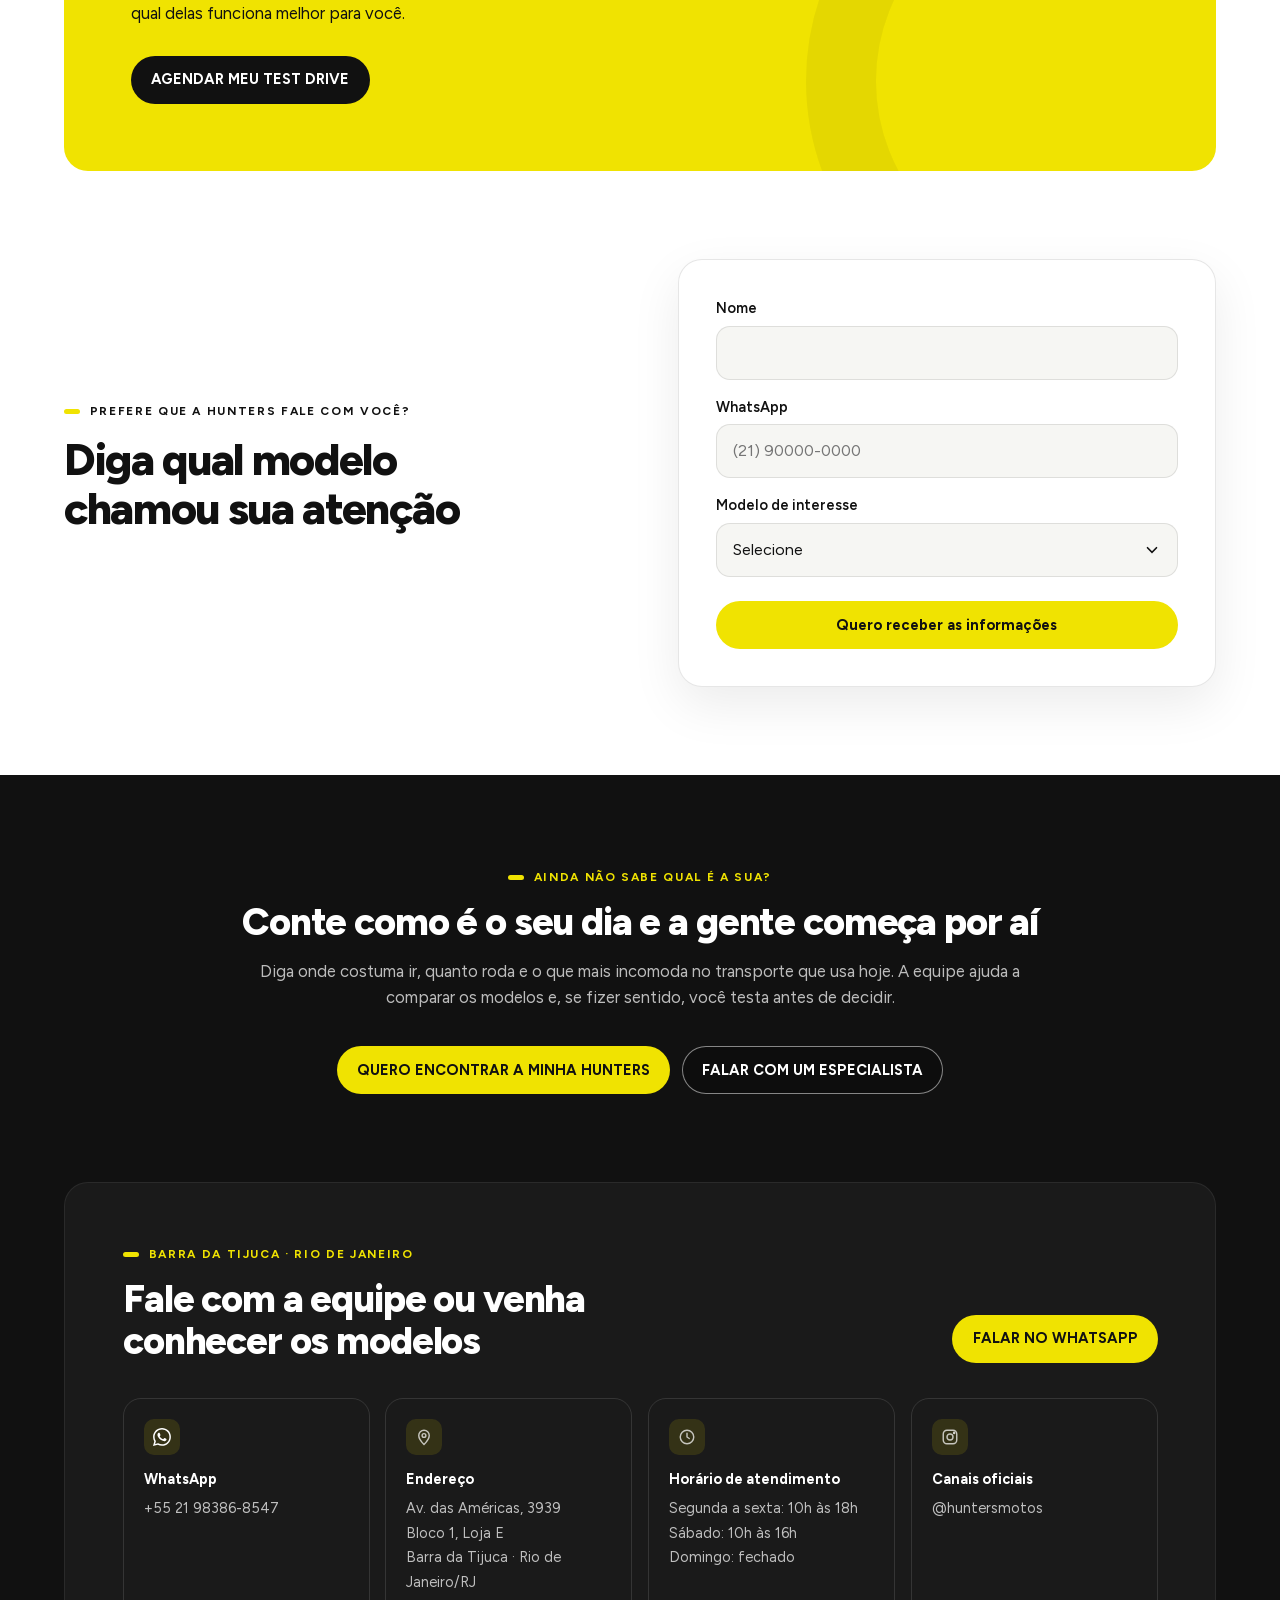
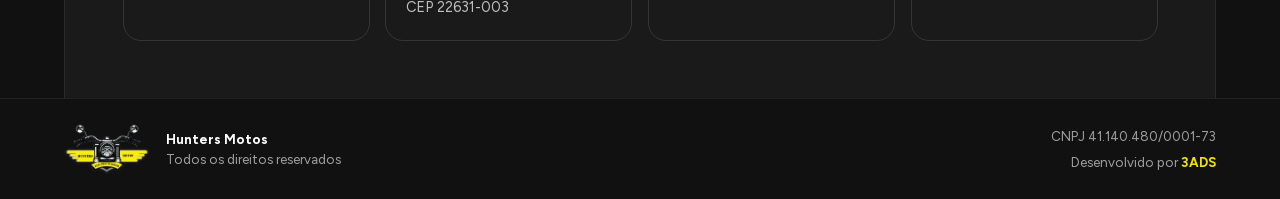
==== commit f0f3c42e: "Add visible Vezz product features" ====
--- a/black-friday/index.html
+++ b/black-friday/index.html
@@ -199,6 +199,7 @@
             <p class="offer-price"><del>De R$ 10.500,00</del><strong>Por R$ 8.000,00</strong><span>à vista</span></p>
             <p class="product-for">Para quem prefere três rodas e mais espaço</p>
             <p class="product-desc">Veja o espaço e a posição de condução pessoalmente antes de escolher.</p>
+            <ul class="spec-list"><li>Três rodas</li><li>Assento com encosto</li><li>Bagageiro dianteiro</li><li>Plataforma para os pés</li></ul>
             <p class="why"><span class="why-icon" data-icon="store"></span>Visite a loja da Barra e converse com a equipe.</p>
             <p class="offer-terms">Oferta válida somente em novembro de 2026. Parcelamos em até 21x e cobrimos oferta anunciada. Consulte taxas e condições.</p>
             <a class="btn btn-dark" href="https://spar.3ads.com.br/l/atendimento-hunters-43r8" data-whatsapp data-message="Oi, Hunters! Vi a oferta de Black Friday do triciclo Vezz e quero saber as condições.">Consultar o Vezz</a>
